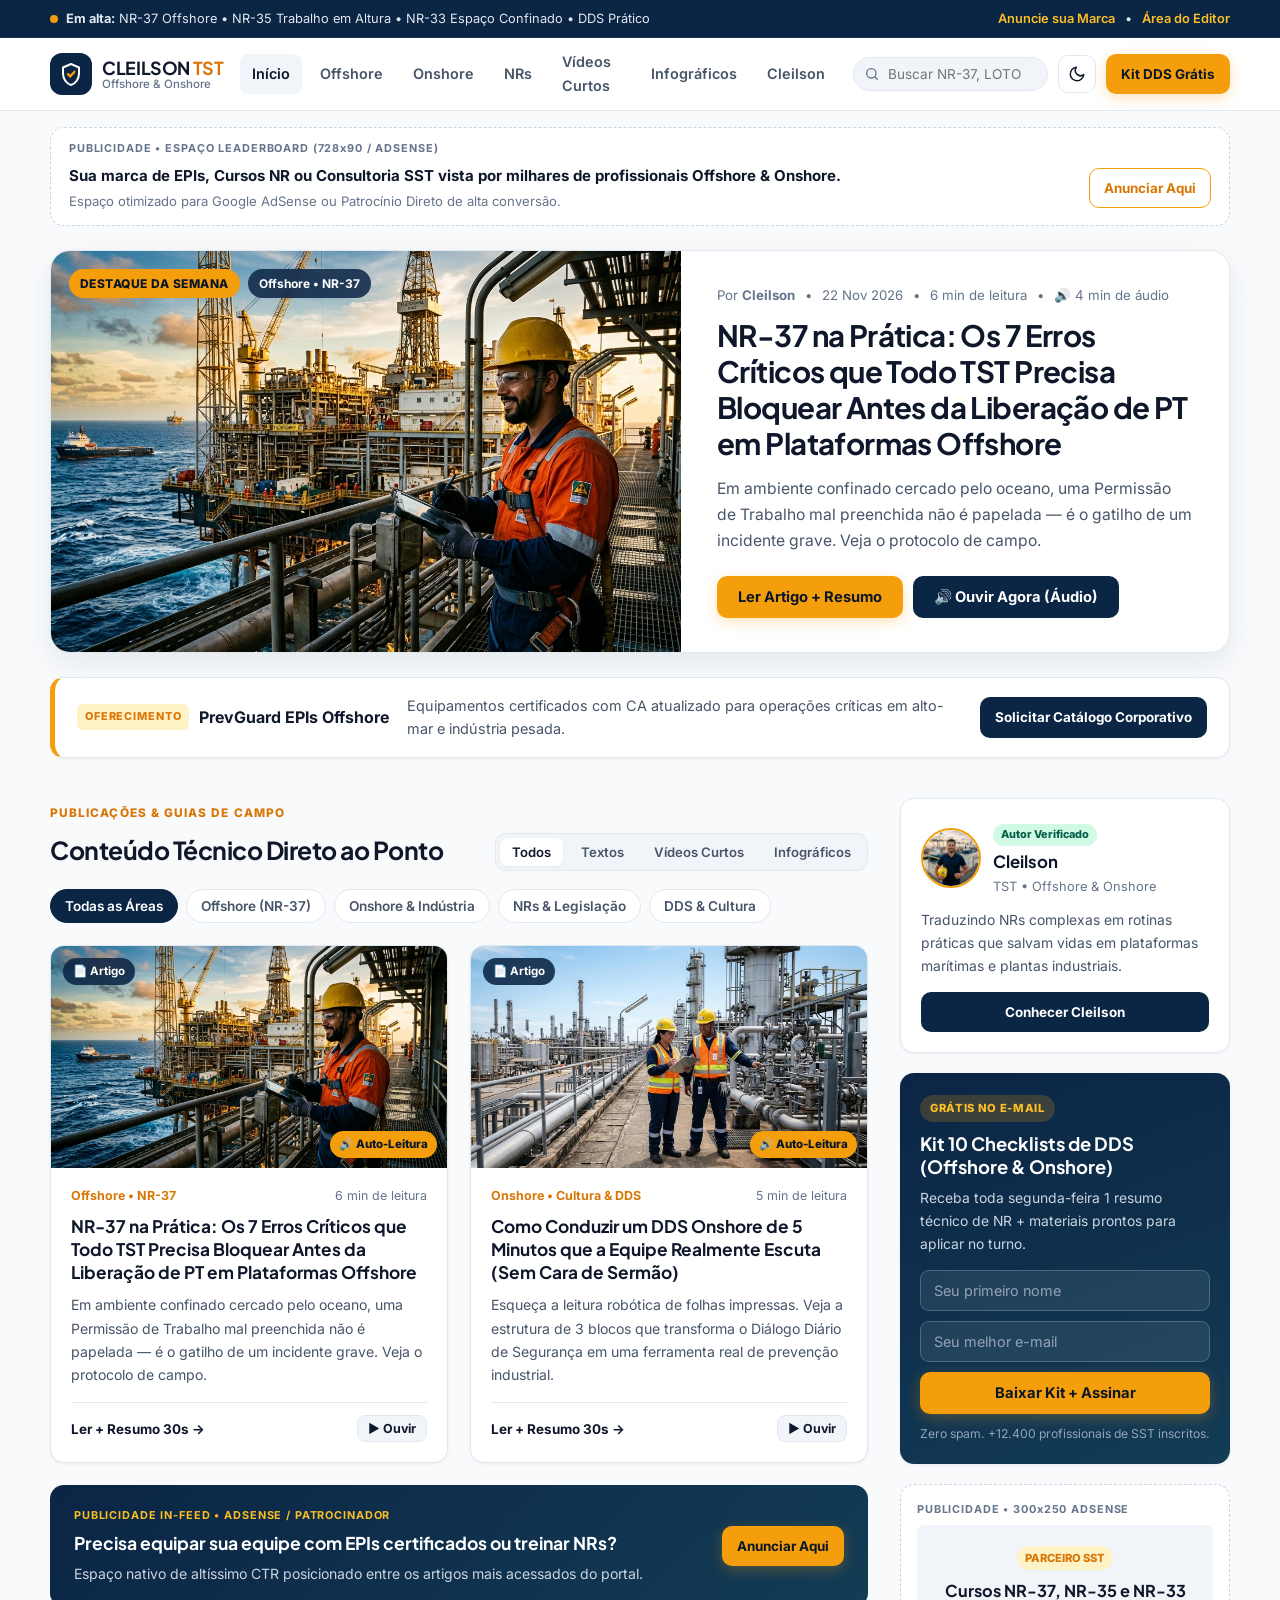
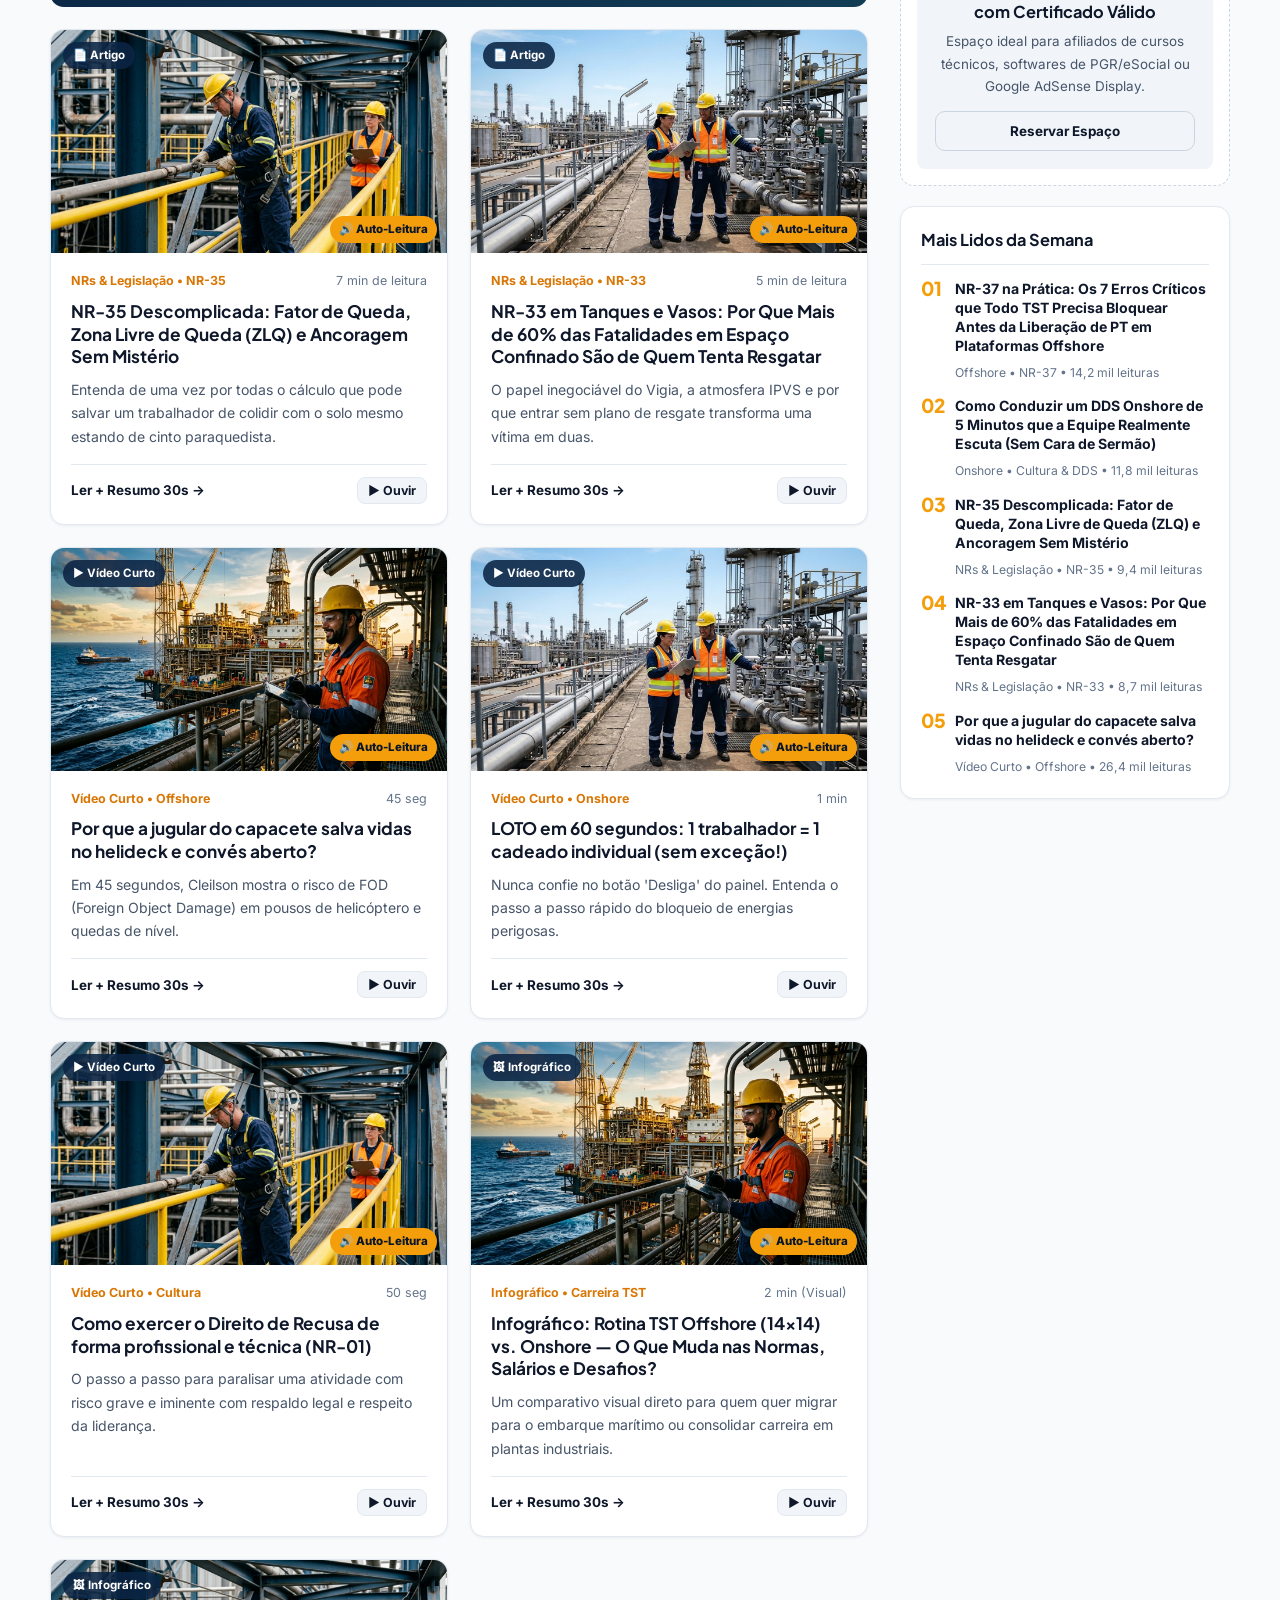
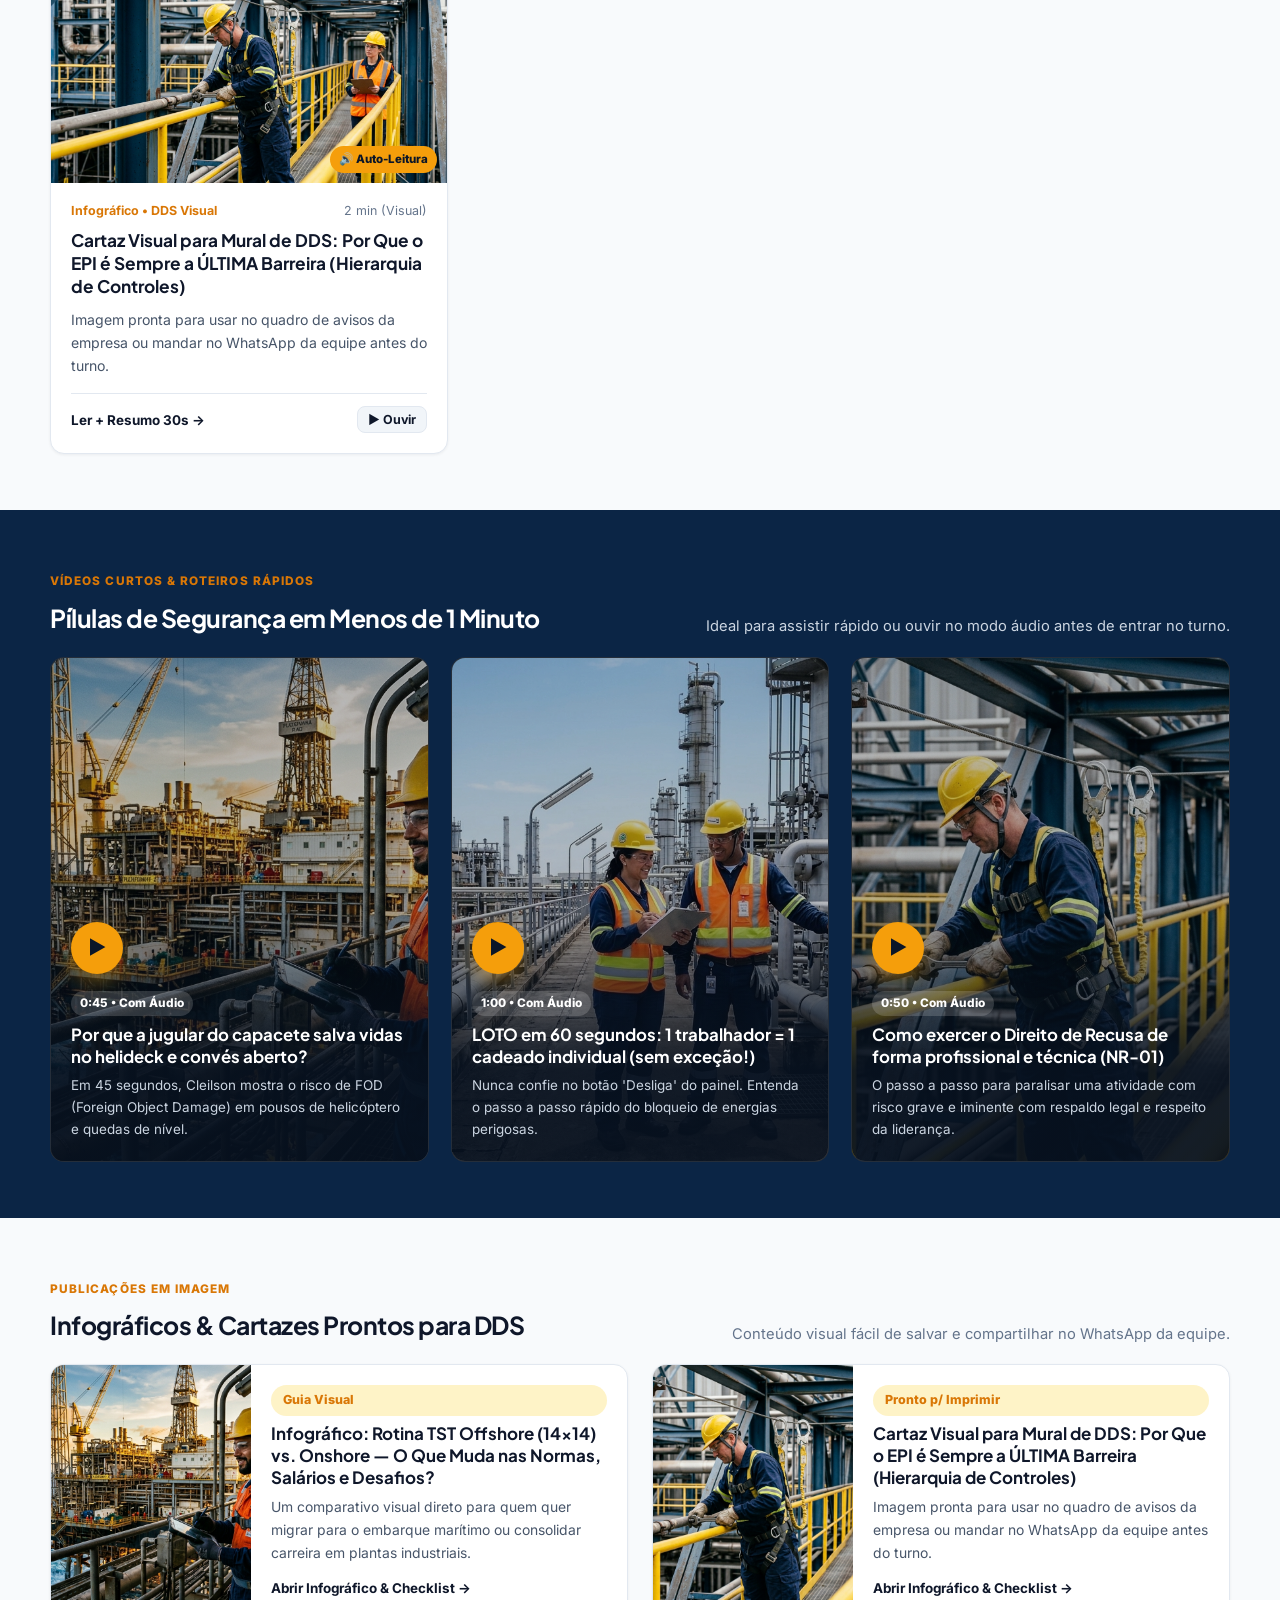
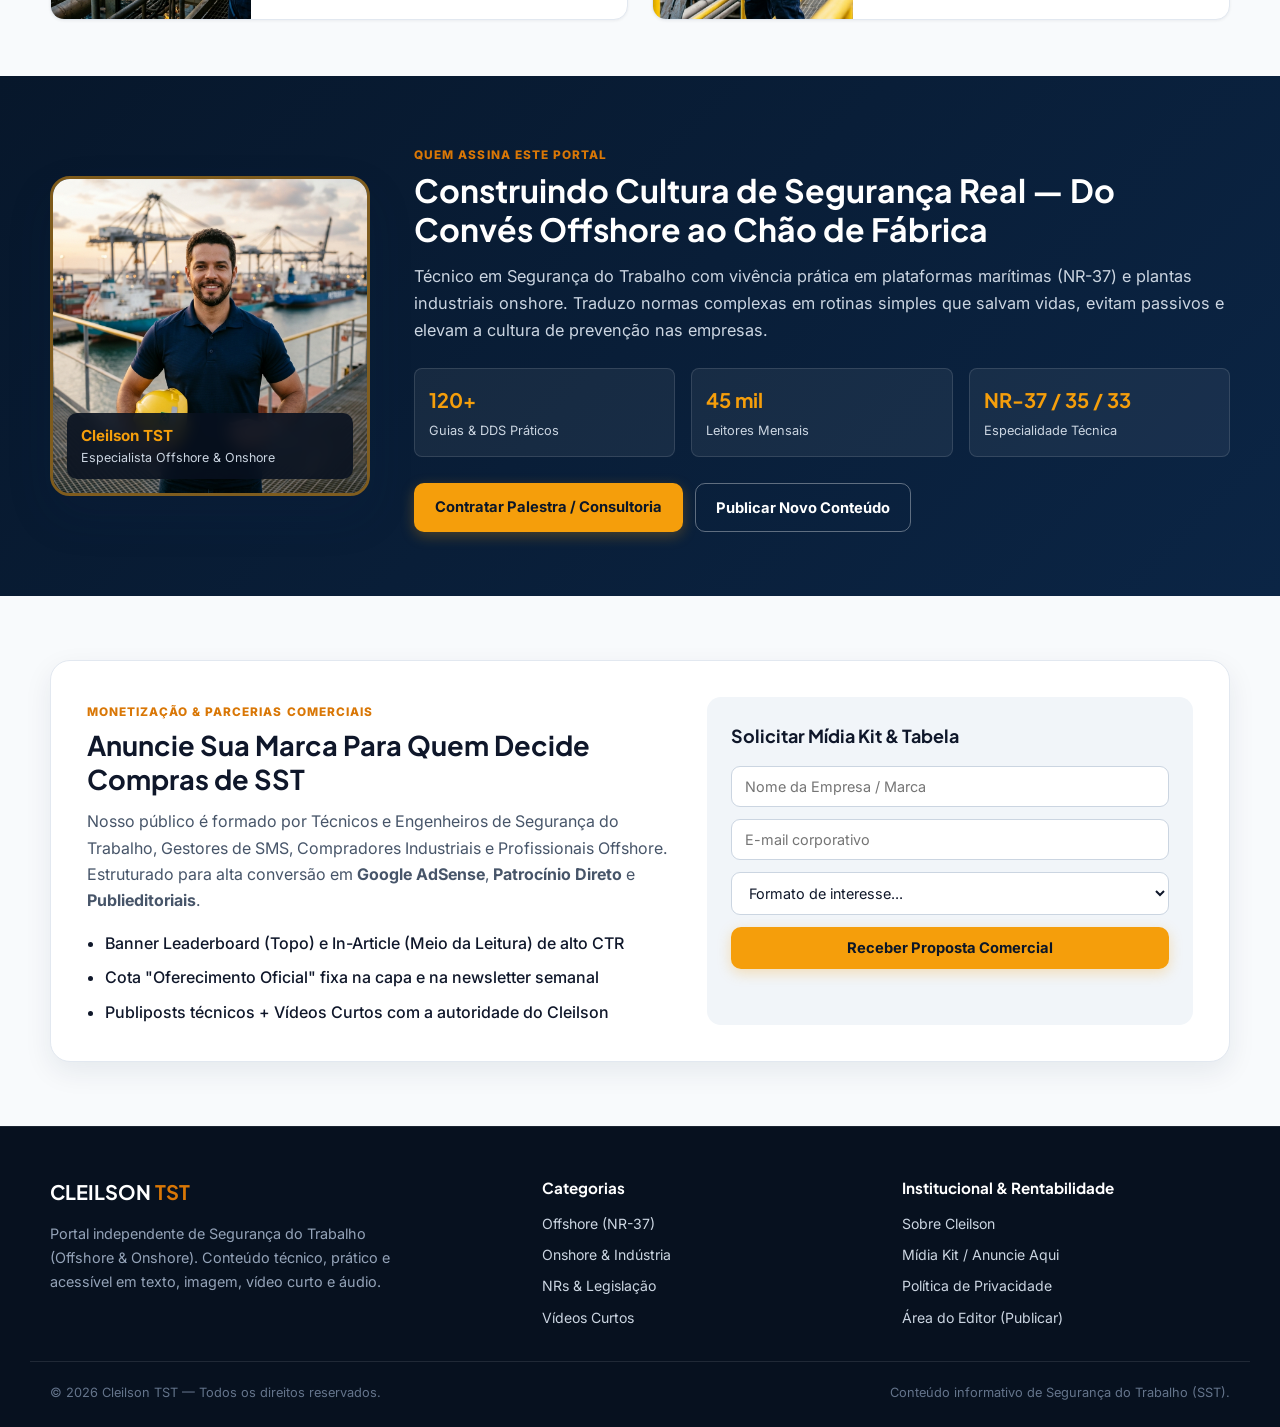
==== index.html @ f8242f41 "feat: portal Cleilson TST com auto-leitura, resumo 30s, multi-formato e monetizacao" ====
<!DOCTYPE html>
<html lang="pt-BR" data-theme="light">
<head>
  <meta charset="UTF-8" />
  <meta name="viewport" content="width=device-width, initial-scale=1.0" />
  <title>Cleilson TST | Segurança do Trabalho Offshore & Onshore</title>
  <meta name="description" content="Portal profissional de Segurança do Trabalho (TST) por Cleilson. Artigos técnicos com resumo executivo e auto-leitura, vídeos curtos e infográficos sobre NR-37 Offshore, Onshore, NR-35, NR-33 e DDS." />
  <meta name="author" content="Cleilson — Especialista em Segurança do Trabalho (TST)" />
  <meta name="robots" content="index, follow" />

  <!-- Open Graph / Compartilhamento WhatsApp e LinkedIn -->
  <meta property="og:type" content="website" />
  <meta property="og:title" content="Cleilson TST | Segurança do Trabalho Offshore & Onshore" />
  <meta property="og:description" content="Guias práticos de NR-37, NR-35, NR-33 e DDS com resumo em 30 segundos e auto-leitura em áudio." />
  <meta property="og:image" content="assets/images/hero-offshore.jpg" />
  <meta property="og:locale" content="pt_BR" />

  <!-- Google Fonts: Plus Jakarta Sans (Editorial Forte) + Inter (Leitura Limpa) -->
  <link rel="preconnect" href="https://fonts.googleapis.com" />
  <link rel="preconnect" href="https://fonts.gstatic.com" crossorigin />
  <link href="https://fonts.googleapis.com/css2?family=Inter:wght@400;500;600;700&family=Plus+Jakarta+Sans:wght@600;700;800&display=swap" rel="stylesheet" />

  <link rel="stylesheet" href="styles/main.css" />

  <!-- Dados Estruturados Schema.org (SEO & Google AdSense Ready) -->
  <script type="application/ld+json">
    {
      "@context": "https://schema.org",
      "@type": "Blog",
      "name": "Cleilson TST — Segurança do Trabalho Offshore & Onshore",
      "description": "Conteúdo prático de Segurança do Trabalho (TST), normas regulamentadoras, offshore e onshore.",
      "inLanguage": "pt-BR",
      "author": {
        "@type": "Person",
        "name": "Cleilson",
        "jobTitle": "Técnico em Segurança do Trabalho (TST)"
      }
    }
  </script>
</head>
<body>
  <!-- Barra de Progresso de Leitura -->
  <div id="reading-progress" class="reading-progress" aria-hidden="true"></div>

  <!-- Barra Superior de Autoridade & Destaques -->
  <div class="top-bar">
    <div class="container top-bar-inner">
      <div class="top-bar-ticker">
        <span class="pulse-dot" aria-hidden="true"></span>
        <span><strong>Em alta:</strong> NR-37 Offshore • NR-35 Trabalho em Altura • NR-33 Espaço Confinado • DDS Prático</span>
      </div>
      <div class="top-bar-actions">
        <a href="#anuncie" class="top-link">Anuncie sua Marca</a>
        <span class="sep">•</span>
        <button type="button" id="open-editor-top" class="top-link-btn">Área do Editor</button>
      </div>
    </div>
  </div>

  <!-- Header Principal Editorial -->
  <header class="site-header">
    <div class="container header-inner">
      <a href="#inicio" id="brand-logo" class="brand" aria-label="Cleilson TST - Página Inicial">
        <span class="brand-icon" aria-hidden="true">
          <svg width="24" height="24" viewBox="0 0 24 24" fill="none">
            <path d="M12 2L4 5.5V11.5C4 16.8 7.4 21.6 12 23C16.6 21.6 20 16.8 20 11.5V5.5L12 2Z" stroke="currentColor" stroke-width="2" stroke-linejoin="round"/>
            <path d="M9 12.2L11.2 14.4L15.5 9.8" stroke="#F59E0B" stroke-width="2.4" stroke-linecap="round" stroke-linejoin="round"/>
          </svg>
        </span>
        <span class="brand-text">
          <strong>CLEILSON <span class="brand-accent">TST</span></strong>
          <small>Offshore &amp; Onshore</small>
        </span>
      </a>

      <nav class="main-nav" id="main-nav" aria-label="Navegação principal">
        <a href="#inicio" data-nav-cat="all" class="nav-link active">Início</a>
        <a href="#feed" data-nav-cat="offshore" class="nav-link">Offshore</a>
        <a href="#feed" data-nav-cat="onshore" class="nav-link">Onshore</a>
        <a href="#feed" data-nav-cat="nrs" class="nav-link">NRs</a>
        <a href="#videos" class="nav-link">Vídeos Curtos</a>
        <a href="#infograficos" class="nav-link">Infográficos</a>
        <a href="#sobre" class="nav-link">Cleilson</a>
      </nav>

      <div class="header-tools">
        <div class="search-box">
          <svg class="search-icon" width="16" height="16" viewBox="0 0 24 24" fill="none" aria-hidden="true">
            <circle cx="11" cy="11" r="7" stroke="currentColor" stroke-width="2"/>
            <path d="M20 20L16.5 16.5" stroke="currentColor" stroke-width="2" stroke-linecap="round"/>
          </svg>
          <input type="search" id="search-input" placeholder="Buscar NR-37, LOTO, DDS..." aria-label="Buscar publicações" />
        </div>

        <button type="button" id="theme-toggle" class="icon-btn" title="Alternar modo claro/escuro" aria-label="Alternar tema">
          <svg class="icon-sun" width="18" height="18" viewBox="0 0 24 24" fill="none">
            <circle cx="12" cy="12" r="4" stroke="currentColor" stroke-width="2"/>
            <path d="M12 2V4M12 20V22M4.93 4.93L6.34 6.34M17.66 17.66L19.07 19.07M2 12H4M20 12H22M4.93 19.07L6.34 17.66M17.66 6.34L19.07 4.93" stroke="currentColor" stroke-width="2" stroke-linecap="round"/>
          </svg>
          <svg class="icon-moon" width="18" height="18" viewBox="0 0 24 24" fill="none">
            <path d="M21 12.8A9 9 0 1 1 11.2 3 7 7 0 0 0 21 12.8Z" stroke="currentColor" stroke-width="2" stroke-linejoin="round"/>
          </svg>
        </button>

        <a href="#newsletter-section" class="btn btn-primary btn-sm hide-mobile">Kit DDS Grátis</a>

        <button type="button" id="mobile-menu-btn" class="icon-btn mobile-only" aria-label="Abrir menu">
          <svg width="20" height="20" viewBox="0 0 24 24" fill="none">
            <path d="M4 6H20M4 12H20M4 18H20" stroke="currentColor" stroke-width="2" stroke-linecap="round"/>
          </svg>
        </button>
      </div>
    </div>
  </header>

  <!-- Slot de Propaganda Topo (Leaderboard 728x90 / Responsivo — Google AdSense ou Patrocinador Direto) -->
  <div class="ad-leaderboard-wrapper">
    <div class="container">
      <aside class="ad-slot ad-leaderboard" aria-label="Espaço publicitário superior">
        <div class="ad-badge">PUBLICIDADE • ESPAÇO LEADERBOARD (728x90 / ADSENSE)</div>
        <div class="ad-slot-content">
          <div class="ad-promo-text">
            <strong>Sua marca de EPIs, Cursos NR ou Consultoria SST vista por milhares de profissionais Offshore &amp; Onshore.</strong>
            <span>Espaço otimizado para Google AdSense ou Patrocínio Direto de alta conversão.</span>
          </div>
          <a href="#anuncie" class="btn btn-outline-amber btn-sm">Anunciar Aqui</a>
        </div>
      </aside>
    </div>
  </div>

  <!-- =========================================================
       VISÃO 1: PORTAL PRINCIPAL (HOME)
       ========================================================= -->
  <main id="home-view">
    <!-- Hero Editorial em Destaque -->
    <section id="inicio" class="hero-section">
      <div class="container">
        <div id="hero-featured" class="hero-card">
          <!-- Renderizado dinamicamente via app.js -->
        </div>
      </div>
    </section>

    <!-- Faixa Patrocinador Oficial (Modelo Morning Brew — Alta Rentabilidade) -->
    <section class="sponsor-strip-section">
      <div class="container">
        <div class="sponsor-strip">
          <div class="sponsor-meta">
            <span class="sponsor-tag">OFERECIMENTO</span>
            <strong id="sponsor-name">PrevGuard EPIs Offshore</strong>
          </div>
          <p id="sponsor-headline" class="sponsor-text"></p>
          <a href="#anuncie" id="sponsor-cta" class="btn btn-dark btn-sm">Ver Condições</a>
        </div>
      </div>
    </section>

    <!-- Corpo Principal: Feed Multi-Formato + Sidebar de Monetização e Conversão -->
    <section id="feed" class="portal-layout-section">
      <div class="container portal-grid">
        <!-- Coluna Principal -->
        <div class="portal-main">
          <div class="section-header-bar">
            <div>
              <span class="eyebrow">PUBLICAÇÕES &amp; GUIAS DE CAMPO</span>
              <h2>Conteúdo Técnico Direto ao Ponto</h2>
            </div>
            <div class="format-pills" role="tablist" aria-label="Filtrar por formato">
              <button type="button" class="format-pill active" data-format="all">Todos</button>
              <button type="button" class="format-pill" data-format="article">Textos</button>
              <button type="button" class="format-pill" data-format="video">Vídeos Curtos</button>
              <button type="button" class="format-pill" data-format="image">Infográficos</button>
            </div>
          </div>

          <!-- Filtros de Categoria -->
          <div class="category-tabs" role="tablist" aria-label="Filtrar por área">
            <button type="button" class="cat-tab active" data-category="all">Todas as Áreas</button>
            <button type="button" class="cat-tab" data-category="offshore">Offshore (NR-37)</button>
            <button type="button" class="cat-tab" data-category="onshore">Onshore &amp; Indústria</button>
            <button type="button" class="cat-tab" data-category="nrs">NRs &amp; Legislação</button>
            <button type="button" class="cat-tab" data-category="dds">DDS &amp; Cultura</button>
          </div>

          <!-- Status de busca / resultados -->
          <div id="feed-status" class="feed-status" hidden></div>

          <!-- Grid de Publicações (com Anúncio In-Feed Nativo inserido automaticamente) -->
          <div id="posts-grid" class="posts-grid">
            <!-- Renderizado via app.js -->
          </div>
        </div>

        <!-- Sidebar Sticky: Autoridade, Newsletter, AdSense 300x250 e Mais Lidos -->
        <aside class="portal-sidebar" aria-label="Barra lateral">
          <!-- Card Autoridade Cleilson -->
          <div class="sidebar-card author-mini-card">
            <div class="author-mini-header">
              <img src="assets/images/author-cleilson.jpg" alt="Cleilson - Especialista em Segurança do Trabalho" class="author-avatar" />
              <div>
                <span class="verified-badge">Autor Verificado</span>
                <h3>Cleilson</h3>
                <p>TST • Offshore &amp; Onshore</p>
              </div>
            </div>
            <p class="author-mini-bio">
              Traduzindo NRs complexas em rotinas práticas que salvam vidas em plataformas marítimas e plantas industriais.
            </p>
            <div class="author-mini-actions">
              <a href="#sobre" class="btn btn-dark btn-full btn-sm">Conhecer Cleilson</a>
            </div>
          </div>

          <!-- Card Newsletter / Captura de Leads -->
          <div id="newsletter-section" class="sidebar-card newsletter-card">
            <span class="pill-amber">GRÁTIS NO E-MAIL</span>
            <h3>Kit 10 Checklists de DDS (Offshore &amp; Onshore)</h3>
            <p>Receba toda segunda-feira 1 resumo técnico de NR + materiais prontos para aplicar no turno.</p>
            <form id="sidebar-newsletter-form" class="newsletter-form">
              <input type="text" name="name" placeholder="Seu primeiro nome" required />
              <input type="email" name="email" placeholder="Seu melhor e-mail" required />
              <button type="submit" class="btn btn-primary btn-full">Baixar Kit + Assinar</button>
            </form>
            <small class="form-note">Zero spam. +12.400 profissionais de SST inscritos.</small>
          </div>

          <!-- Slot de Propaganda Sidebar (300x250 / Retângulo Médio AdSense) -->
          <div class="ad-slot ad-rectangle" aria-label="Anúncio lateral">
            <div class="ad-badge">PUBLICIDADE • 300x250 ADSENSE</div>
            <div class="ad-rect-body">
              <span class="ad-rect-tag">PARCEIRO SST</span>
              <h4>Cursos NR-37, NR-35 e NR-33 com Certificado Válido</h4>
              <p>Espaço ideal para afiliados de cursos técnicos, softwares de PGR/eSocial ou Google AdSense Display.</p>
              <a href="#anuncie" class="btn btn-outline-dark btn-sm btn-full">Reservar Espaço</a>
            </div>
          </div>

          <!-- Mais Lidos da Semana -->
          <div class="sidebar-card trending-card">
            <h3 class="sidebar-title">Mais Lidos da Semana</h3>
            <ol id="trending-list" class="trending-list">
              <!-- Renderizado via app.js -->
            </ol>
          </div>
        </aside>
      </div>
    </section>

    <!-- Seção Dedicada: Vídeos Curtos & Pílulas de Segurança (Shorts / Reels) -->
    <section id="videos" class="shorts-section">
      <div class="container">
        <div class="section-header-bar">
          <div>
            <span class="eyebrow">VÍDEOS CURTOS &amp; ROTEIROS RÁPIDOS</span>
            <h2>Pílulas de Segurança em Menos de 1 Minuto</h2>
          </div>
          <p class="section-sub">Ideal para assistir rápido ou ouvir no modo áudio antes de entrar no turno.</p>
        </div>
        <div id="shorts-grid" class="shorts-grid">
          <!-- Renderizado via app.js -->
        </div>
      </div>
    </section>

    <!-- Seção Dedicada: Infográficos & Guias Visuais -->
    <section id="infograficos" class="infographics-section">
      <div class="container">
        <div class="section-header-bar">
          <div>
            <span class="eyebrow">PUBLICAÇÕES EM IMAGEM</span>
            <h2>Infográficos &amp; Cartazes Prontos para DDS</h2>
          </div>
          <p class="section-sub">Conteúdo visual fácil de salvar e compartilhar no WhatsApp da equipe.</p>
        </div>
        <div id="infographics-grid" class="infographics-grid">
          <!-- Renderizado via app.js -->
        </div>
      </div>
    </section>

    <!-- Seção de Autoridade Completa: Cleilson -->
    <section id="sobre" class="about-author-section">
      <div class="container about-grid">
        <div class="about-photo-col">
          <div class="about-photo-frame">
            <img src="assets/images/author-cleilson.jpg" alt="Cleilson — Criador do Portal Cleilson TST" />
            <div class="about-badge-float">
              <strong>Cleilson TST</strong>
              <span>Especialista Offshore &amp; Onshore</span>
            </div>
          </div>
        </div>
        <div class="about-content-col">
          <span class="eyebrow">QUEM ASSINA ESTE PORTAL</span>
          <h2>Construindo Cultura de Segurança Real — Do Convés Offshore ao Chão de Fábrica</h2>
          <p id="about-bio-text" class="about-lead"></p>
          <div id="about-stats" class="about-stats-grid">
            <!-- Renderizado via app.js -->
          </div>
          <div class="about-cta-row">
            <a href="#anuncie" class="btn btn-primary">Contratar Palestra / Consultoria</a>
            <button type="button" id="open-editor-about" class="btn btn-outline-light">Publicar Novo Conteúdo</button>
          </div>
        </div>
      </div>
    </section>

    <!-- Seção Comercial / Rentabilidade: Mídia Kit & Anuncie Aqui -->
    <section id="anuncie" class="monetize-section">
      <div class="container">
        <div class="monetize-box">
          <div class="monetize-info">
            <span class="eyebrow">MONETIZAÇÃO &amp; PARCERIAS COMERCIAIS</span>
            <h2>Anuncie Sua Marca Para Quem Decide Compras de SST</h2>
            <p>
              Nosso público é formado por Técnicos e Engenheiros de Segurança do Trabalho, Gestores de SMS, Compradores Industriais e Profissionais Offshore. Estruturado para alta conversão em <strong>Google AdSense</strong>, <strong>Patrocínio Direto</strong> e <strong>Publieditoriais</strong>.
            </p>
            <ul class="monetize-benefits">
              <li>Banner Leaderboard (Topo) e In-Article (Meio da Leitura) de alto CTR</li>
              <li>Cota "Oferecimento Oficial" fixa na capa e na newsletter semanal</li>
              <li>Publiposts técnicos + Vídeos Curtos com a autoridade do Cleilson</li>
            </ul>
          </div>
          <form id="advertiser-form" class="monetize-form">
            <h3>Solicitar Mídia Kit &amp; Tabela</h3>
            <input type="text" name="company" placeholder="Nome da Empresa / Marca" required />
            <input type="email" name="email" placeholder="E-mail corporativo" required />
            <select name="format" required>
              <option value="">Formato de interesse...</option>
              <option value="Patrocínio Oficial">Patrocínio Oficial (Topo + Newsletter)</option>
              <option value="Banner Display">Banner Display / In-Article</option>
              <option value="Publieditorial + Vídeo">Publieditorial Técnico + Vídeo Curto</option>
              <option value="Palestra / Consultoria">Palestra SIPAT / Consultoria Cleilson</option>
            </select>
            <button type="submit" class="btn btn-primary btn-full">Receber Proposta Comercial</button>
          </form>
        </div>
      </div>
    </section>
  </main>

  <!-- =========================================================
       VISÃO 2: LEITOR DE ARTIGO (COM AUTO-LEITURA + RESUMO 30s)
       ========================================================= -->
  <main id="article-view" class="article-view" hidden>
    <div class="container article-layout">
      <article class="article-main">
        <div class="article-topbar">
          <button type="button" id="back-to-home" class="back-btn">
            ← Voltar para o Portal
          </button>
          <span id="art-category-badge" class="badge-cat"></span>
        </div>

        <h1 id="art-title" class="article-title"></h1>
        <p id="art-subtitle" class="article-subtitle"></p>

        <div class="article-meta-bar">
          <div class="art-author-inline">
            <img src="assets/images/author-cleilson.jpg" alt="Cleilson" />
            <div>
              <strong>Por Cleilson</strong>
              <span id="art-meta-details"></span>
            </div>
          </div>
          <div class="share-actions">
            <button type="button" id="share-whatsapp" class="share-btn share-wa" title="Compartilhar no WhatsApp">WhatsApp</button>
            <button type="button" id="share-linkedin" class="share-btn share-li" title="Compartilhar no LinkedIn">LinkedIn</button>
            <button type="button" id="share-copy" class="share-btn" title="Copiar link">Copiar Link</button>
          </div>
        </div>

        <!-- PLAYER DE AUTO-LEITURA (TEXT-TO-SPEECH PT-BR) -->
        <section class="tts-player" id="tts-player" aria-label="Player de auto-leitura do artigo">
          <div class="tts-header">
            <div class="tts-title-group">
              <span class="tts-icon-badge" id="tts-wave-badge" aria-hidden="true">🔊</span>
              <div>
                <strong>Auto-Leitura Inteligente (Ouça este conteúdo)</strong>
                <small id="tts-status-text">Prefere ouvir? Aperte o play para escutar o resumo ou o artigo completo.</small>
              </div>
            </div>
            <div class="tts-mode-buttons">
              <button type="button" id="tts-play-summary" class="btn btn-outline-amber btn-sm">▶ Ouvir Só o Resumo</button>
              <button type="button" id="tts-play-full" class="btn btn-primary btn-sm">▶ Ouvir Artigo Completo</button>
            </div>
          </div>

          <div class="tts-controls-bar" id="tts-controls-bar">
            <div class="tts-playback-btns">
              <button type="button" id="tts-toggle-pause" class="tts-ctrl-btn" disabled>Pausar</button>
              <button type="button" id="tts-stop" class="tts-ctrl-btn" disabled>Parar</button>
            </div>

            <div class="tts-progress-wrap">
              <div class="tts-progress-track">
                <div id="tts-progress-fill" class="tts-progress-fill"></div>
              </div>
              <span id="tts-progress-label" class="tts-progress-label">Pronto</span>
            </div>

            <div class="tts-settings">
              <label for="tts-rate" class="sr-only">Velocidade</label>
              <select id="tts-rate" class="tts-select" title="Velocidade da leitura">
                <option value="0.85">0.85x</option>
                <option value="1" selected>1.0x</option>
                <option value="1.25">1.25x</option>
                <option value="1.5">1.5x</option>
                <option value="1.8">1.8x</option>
              </select>
              <label for="tts-voice" class="sr-only">Voz</label>
              <select id="tts-voice" class="tts-select tts-voice-select" title="Selecionar voz em português">
                <option value="">Voz PT-BR padrão</option>
              </select>
            </div>
          </div>
        </section>

        <!-- CAIXA DE RESUMO EXECUTIVO (TL;DR — LEITURA EM 30 SEGUNDOS) -->
        <section class="summary-box" id="article-summary-box" aria-label="Resumo executivo do texto">
          <div class="summary-box-header">
            <div class="summary-title">
              <span class="summary-pill">RESUMO EM 30 SEGUNDOS</span>
              <h2>O Que Você Precisa Saber Sem Ler o Texto Inteiro</h2>
            </div>
          </div>
          <ul id="art-summary-list" class="summary-list">
            <!-- Renderizado via app.js -->
          </ul>
          <div id="art-practical-tip" class="practical-tip-box">
            <!-- Renderizado via app.js -->
          </div>
        </section>

        <!-- Mídia Principal do Artigo -->
        <figure class="article-hero-figure">
          <img id="art-image" src="" alt="" />
          <figcaption id="art-image-caption"></figcaption>
        </figure>

        <!-- Corpo Completo do Artigo (com Anúncio In-Article no meio) -->
        <div id="art-body" class="article-body">
          <!-- Renderizado via app.js -->
        </div>

        <!-- Box de Autor no Final do Artigo -->
        <div class="article-author-box">
          <img src="assets/images/author-cleilson.jpg" alt="Cleilson TST" />
          <div>
            <span class="eyebrow">SOBRE O AUTOR</span>
            <h3>Cleilson — Especialista em Segurança do Trabalho (TST)</h3>
            <p>Atuação em segurança operacional Offshore e Onshore. Ajuda profissionais e empresas a aplicarem NRs com clareza, zero enrolação e foco em vidas preservadas.</p>
          </div>
        </div>

        <!-- Conteúdos Relacionados -->
        <section class="related-section">
          <h3>Continue Lendo (Relacionados)</h3>
          <div id="related-grid" class="related-grid"></div>
        </section>
      </article>

      <!-- Sidebar do Leitor -->
      <aside class="article-sidebar">
        <div class="sidebar-card newsletter-card">
          <span class="pill-amber">CHECKLIST GRÁTIS</span>
          <h3>Baixe o Kit DDS Offshore &amp; Onshore</h3>
          <p>Receba novos resumos técnicos do Cleilson direto no seu e-mail.</p>
          <form id="article-newsletter-form" class="newsletter-form">
            <input type="email" name="email" placeholder="Seu melhor e-mail" required />
            <button type="submit" class="btn btn-primary btn-full">Quero Receber</button>
          </form>
        </div>

        <div class="ad-slot ad-rectangle">
          <div class="ad-badge">PUBLICIDADE • STICKY ADSENSE</div>
          <div class="ad-rect-body">
            <span class="ad-rect-tag">OFERTA SST</span>
            <h4>Equipamentos de Detecção de Gases &amp; NR-35</h4>
            <p>Anúncio fixo lateral de altíssima visibilidade durante a leitura completa do artigo.</p>
            <a href="#anuncie" class="btn btn-outline-dark btn-sm btn-full">Anunciar Aqui</a>
          </div>
        </div>
      </aside>
    </div>
  </main>

  <!-- =========================================================
       RODAPÉ EDITORIAL + LINKS OBRIGATÓRIOS ADSENSE
       ========================================================= -->
  <footer class="site-footer">
    <div class="container footer-grid">
      <div class="footer-brand">
        <strong>CLEILSON <span class="brand-accent">TST</span></strong>
        <p>Portal independente de Segurança do Trabalho (Offshore &amp; Onshore). Conteúdo técnico, prático e acessível em texto, imagem, vídeo curto e áudio.</p>
      </div>
      <div>
        <h4>Categorias</h4>
        <ul>
          <li><a href="#feed" data-nav-cat="offshore">Offshore (NR-37)</a></li>
          <li><a href="#feed" data-nav-cat="onshore">Onshore &amp; Indústria</a></li>
          <li><a href="#feed" data-nav-cat="nrs">NRs &amp; Legislação</a></li>
          <li><a href="#videos">Vídeos Curtos</a></li>
        </ul>
      </div>
      <div>
        <h4>Institucional &amp; Rentabilidade</h4>
        <ul>
          <li><a href="#sobre">Sobre Cleilson</a></li>
          <li><a href="#anuncie">Mídia Kit / Anuncie Aqui</a></li>
          <li><button type="button" id="open-privacy-btn" class="footer-link-btn">Política de Privacidade</button></li>
          <li><button type="button" id="open-editor-footer" class="footer-link-btn">Área do Editor (Publicar)</button></li>
        </ul>
      </div>
    </div>
    <div class="container footer-bottom">
      <span>© 2026 Cleilson TST — Todos os direitos reservados.</span>
      <span>Conteúdo informativo de Segurança do Trabalho (SST).</span>
    </div>
  </footer>

  <!-- =========================================================
       MODAL: ÁREA DO EDITOR (CRIAR & PUBLICAR NOVOS POSTS)
       ========================================================= -->
  <div id="editor-modal" class="modal-backdrop" hidden role="dialog" aria-modal="true" aria-labelledby="editor-modal-title">
    <div class="modal-dialog modal-lg">
      <div class="modal-header">
        <div>
          <span class="eyebrow">ESTÚDIO DO CLEILSON</span>
          <h3 id="editor-modal-title">Publicar Novo Conteúdo</h3>
        </div>
        <button type="button" class="modal-close" data-close-modal="editor-modal" aria-label="Fechar">✕</button>
      </div>
      <form id="editor-form" class="editor-form">
        <div class="form-row-2">
          <div class="form-group">
            <label for="ed-type">Formato da Publicação</label>
            <select id="ed-type" name="type" required>
              <option value="article">Artigo Completo (Texto + Áudio)</option>
              <option value="video">Vídeo Curto (Pílula / Shorts)</option>
              <option value="image">Imagem / Infográfico DDS</option>
            </select>
          </div>
          <div class="form-group">
            <label for="ed-category">Área / Categoria</label>
            <select id="ed-category" name="category" required>
              <option value="offshore">Offshore (NR-37)</option>
              <option value="onshore">Onshore &amp; Indústria</option>
              <option value="nrs">NRs &amp; Legislação</option>
              <option value="dds">DDS &amp; Cultura</option>
            </select>
          </div>
        </div>

        <div class="form-group">
          <label for="ed-title">Título Chamativo (SEO &amp; Alta Conversão)</label>
          <input type="text" id="ed-title" name="title" placeholder="Ex: 5 Cuidados Essenciais na Movimentação de Cargas Offshore" required />
        </div>

        <div class="form-group">
          <label for="ed-subtitle">Subtítulo / Chamada Curta</label>
          <input type="text" id="ed-subtitle" name="subtitle" placeholder="Resumo em 1 frase que desperta curiosidade..." required />
        </div>

        <div class="form-group">
          <label for="ed-summary">Pontos do Resumo em 30s (um tópico por linha)</label>
          <textarea id="ed-summary" name="summary" rows="3" placeholder="Ponto chave 1&#10;Ponto chave 2&#10;Ponto chave 3" required></textarea>
        </div>

        <div class="form-group">
          <label for="ed-tip">Aplicação Prática no Campo (Dica do Cleilson)</label>
          <input type="text" id="ed-tip" name="practicalTip" placeholder="Uma ação imediata para o leitor aplicar no próximo turno..." required />
        </div>

        <div class="form-group">
          <label for="ed-body">Texto Completo ou Roteiro do Vídeo (separe parágrafos com linha em branco)</label>
          <textarea id="ed-body" name="body" rows="6" placeholder="Escreva o conteúdo completo aqui. Ele também será lido automaticamente pela Auto-Leitura..." required></textarea>
        </div>

        <div class="form-row-2">
          <div class="form-group">
            <label for="ed-image">Imagem de Capa</label>
            <select id="ed-image" name="image">
              <option value="assets/images/hero-offshore.jpg">Plataforma Offshore (NR-37)</option>
              <option value="assets/images/onshore-industry.jpg">Planta Industrial Onshore</option>
              <option value="assets/images/nr35-height.jpg">Trabalho em Altura (NR-35)</option>
            </select>
          </div>
          <div class="form-group">
            <label for="ed-readtime">Tempo de Leitura / Duração</label>
            <input type="text" id="ed-readtime" name="readTime" value="4 min de leitura" required />
          </div>
        </div>

        <div class="editor-actions">
          <button type="button" id="export-json-btn" class="btn btn-outline-dark">Exportar JSON dos Posts</button>
          <button type="submit" class="btn btn-primary">Publicar Agora no Portal</button>
        </div>
      </form>
    </div>
  </div>

  <!-- MODAL: POLÍTICA DE PRIVACIDADE (REQUISITO GOOGLE ADSENSE) -->
  <div id="privacy-modal" class="modal-backdrop" hidden role="dialog" aria-modal="true" aria-labelledby="privacy-modal-title">
    <div class="modal-dialog">
      <div class="modal-header">
        <h3 id="privacy-modal-title">Política de Privacidade &amp; Cookies</h3>
        <button type="button" class="modal-close" data-close-modal="privacy-modal" aria-label="Fechar">✕</button>
      </div>
      <div class="modal-body-text">
        <p>O portal <strong>Cleilson TST</strong> respeita a sua privacidade em conformidade com a LGPD (Lei nº 13.709/2018).</p>
        <p><strong>Publicidade e Google AdSense:</strong> Este site utiliza espaços publicitários que podem empregar cookies de terceiros (como o Google AdSense) para exibir anúncios relevantes conforme sua navegação. Você pode gerenciar ou desativar anúncios personalizados nas Configurações de Anúncios do Google.</p>
        <p><strong>Newsletter e Contato:</strong> Os e-mails cadastrados para recebimento de materiais de DDS e novidades técnicas nunca são vendidos a terceiros e permitem descadastro a qualquer momento.</p>
        <p><strong>Responsabilidade Técnica:</strong> Os artigos, resumos e áudios têm caráter educacional e informativo. Sempre consulte as Normas Regulamentadoras vigentes e o SESMT da sua unidade antes de executar atividades críticas.</p>
      </div>
    </div>
  </div>

  <!-- Toast de Feedback -->
  <div id="toast" class="toast" role="status" aria-live="polite" hidden></div>

  <script type="module" src="scripts/app.js"></script>
</body>
</html>
---- styles/main.css ----
/* ==========================================================================
   CLEILSON TST — Design System Editorial de Alta Conversão
   Segurança do Trabalho • Offshore & Onshore
   ========================================================================== */

:root {
  --bg: #f8fafc;
  --surface: #ffffff;
  --surface-alt: #f1f5f9;
  --border: #e2e8f0;
  --border-strong: #cbd5e1;

  --navy: #0b2545;
  --navy-light: #133c55;
  --amber: #f59e0b;
  --amber-dark: #d97706;
  --amber-soft: #fef3c7;
  --emerald: #10b981;
  --emerald-soft: #d1fae5;

  --text: #0f172a;
  --text-secondary: #475569;
  --text-muted: #64748b;

  --radius-sm: 8px;
  --radius-md: 14px;
  --radius-lg: 20px;

  --shadow-sm: 0 1px 3px rgba(15, 23, 42, 0.06);
  --shadow-md: 0 10px 28px rgba(11, 37, 69, 0.08);
  --shadow-lg: 0 20px 45px rgba(11, 37, 69, 0.14);

  --font-heading: "Plus Jakarta Sans", -apple-system, BlinkMacSystemFont, sans-serif;
  --font-body: "Inter", -apple-system, BlinkMacSystemFont, sans-serif;

  --container: 1220px;
}

[data-theme="dark"] {
  --bg: #07111f;
  --surface: #0d1b2e;
  --surface-alt: #13253e;
  --border: #1e3452;
  --border-strong: #2d4a70;

  --text: #f1f5f9;
  --text-secondary: #cbd5e1;
  --text-muted: #94a3b8;
  --amber-soft: rgba(245, 158, 11, 0.16);
  --emerald-soft: rgba(16, 185, 129, 0.16);

  --shadow-sm: 0 1px 3px rgba(0, 0, 0, 0.3);
  --shadow-md: 0 10px 28px rgba(0, 0, 0, 0.35);
  --shadow-lg: 0 20px 45px rgba(0, 0, 0, 0.45);
}

*, *::before, *::after {
  box-sizing: border-box;
}

html {
  scroll-behavior: smooth;
}

body {
  margin: 0;
  font-family: var(--font-body);
  background: var(--bg);
  color: var(--text);
  line-height: 1.65;
  -webkit-font-smoothing: antialiased;
}

img {
  max-width: 100%;
  display: block;
}

a {
  color: inherit;
  text-decoration: none;
}

button, input, select, textarea {
  font-family: inherit;
}

.sr-only {
  position: absolute;
  width: 1px;
  height: 1px;
  overflow: hidden;
  clip: rect(0, 0, 0, 0);
}

.container {
  width: 100%;
  max-width: var(--container);
  margin: 0 auto;
  padding: 0 20px;
}

/* Barra de Progresso de Leitura */
.reading-progress {
  position: fixed;
  top: 0;
  left: 0;
  height: 3.5px;
  width: 0%;
  background: linear-gradient(90deg, var(--amber), #fbbf24, var(--emerald));
  z-index: 1200;
  transition: width 0.1s linear;
}

/* Top Bar */
.top-bar {
  background: var(--navy);
  color: #e2e8f0;
  font-size: 0.8rem;
  border-bottom: 1px solid rgba(255, 255, 255, 0.08);
}

.top-bar-inner {
  display: flex;
  align-items: center;
  justify-content: space-between;
  gap: 12px;
  padding: 8px 20px;
  flex-wrap: wrap;
}

.top-bar-ticker {
  display: flex;
  align-items: center;
  gap: 8px;
}

.pulse-dot {
  width: 8px;
  height: 8px;
  border-radius: 50%;
  background: var(--amber);
  box-shadow: 0 0 0 0 rgba(245, 158, 11, 0.7);
  animation: pulseDot 2s infinite;
  flex-shrink: 0;
}

@keyframes pulseDot {
  0% { box-shadow: 0 0 0 0 rgba(245, 158, 11, 0.7); }
  70% { box-shadow: 0 0 0 8px rgba(245, 158, 11, 0); }
  100% { box-shadow: 0 0 0 0 rgba(245, 158, 11, 0); }
}

.top-bar-actions {
  display: flex;
  align-items: center;
  gap: 10px;
}

.top-link, .top-link-btn {
  color: #fbbf24;
  font-weight: 600;
  background: none;
  border: none;
  padding: 0;
  cursor: pointer;
  font-size: 0.8rem;
}

.top-link:hover, .top-link-btn:hover {
  text-decoration: underline;
}

/* Header */
.site-header {
  position: sticky;
  top: 0;
  z-index: 900;
  background: rgba(255, 255, 255, 0.92);
  backdrop-filter: blur(12px);
  border-bottom: 1px solid var(--border);
}

[data-theme="dark"] .site-header {
  background: rgba(13, 27, 46, 0.92);
}

.header-inner {
  display: flex;
  align-items: center;
  justify-content: space-between;
  gap: 16px;
  min-height: 72px;
}

.brand {
  display: flex;
  align-items: center;
  gap: 10px;
  flex-shrink: 0;
}

.brand-icon {
  width: 42px;
  height: 42px;
  border-radius: 12px;
  background: var(--navy);
  color: #ffffff;
  display: grid;
  place-items: center;
}

.brand-text {
  display: flex;
  flex-direction: column;
  line-height: 1.1;
}

.brand-text strong {
  font-family: var(--font-heading);
  font-size: 1.12rem;
  letter-spacing: -0.02em;
  color: var(--text);
}

.brand-accent {
  color: var(--amber-dark);
}

[data-theme="dark"] .brand-accent {
  color: var(--amber);
}

.brand-text small {
  font-size: 0.72rem;
  color: var(--text-muted);
  font-weight: 500;
}

.main-nav {
  display: flex;
  align-items: center;
  gap: 6px;
}

.nav-link {
  padding: 8px 12px;
  border-radius: var(--radius-sm);
  font-size: 0.9rem;
  font-weight: 600;
  color: var(--text-secondary);
  transition: background 0.18s, color 0.18s;
}

.nav-link:hover, .nav-link.active {
  background: var(--surface-alt);
  color: var(--text);
}

.header-tools {
  display: flex;
  align-items: center;
  gap: 10px;
}

.search-box {
  position: relative;
  display: flex;
  align-items: center;
}

.search-icon {
  position: absolute;
  left: 11px;
  color: var(--text-muted);
  pointer-events: none;
}

.search-box input {
  width: 195px;
  padding: 8px 12px 8px 34px;
  border-radius: 999px;
  border: 1px solid var(--border);
  background: var(--surface-alt);
  color: var(--text);
  font-size: 0.85rem;
  transition: width 0.2s, border-color 0.2s;
}

.search-box input:focus {
  outline: none;
  width: 235px;
  border-color: var(--amber);
  background: var(--surface);
}

.icon-btn {
  width: 38px;
  height: 38px;
  border-radius: 10px;
  border: 1px solid var(--border);
  background: var(--surface);
  color: var(--text);
  display: grid;
  place-items: center;
  cursor: pointer;
  transition: background 0.18s, border-color 0.18s;
}

.icon-btn:hover {
  background: var(--surface-alt);
  border-color: var(--border-strong);
}

[data-theme="light"] .icon-sun { display: none; }
[data-theme="dark"] .icon-moon { display: none; }

.mobile-only {
  display: none;
}

/* Botões */
.btn {
  display: inline-flex;
  align-items: center;
  justify-content: center;
  gap: 8px;
  padding: 11px 20px;
  border-radius: 10px;
  font-weight: 700;
  font-size: 0.92rem;
  border: 1px solid transparent;
  cursor: pointer;
  transition: transform 0.15s, background 0.18s, box-shadow 0.18s;
  white-space: nowrap;
}

.btn:hover {
  transform: translateY(-1px);
}

.btn-sm {
  padding: 8px 14px;
  font-size: 0.84rem;
}

.btn-full {
  width: 100%;
}

.btn-primary {
  background: var(--amber);
  color: #0b1628;
  box-shadow: 0 4px 14px rgba(245, 158, 11, 0.28);
}

.btn-primary:hover {
  background: #fbbf24;
}

.btn-dark {
  background: var(--navy);
  color: #ffffff;
}

.btn-dark:hover {
  background: var(--navy-light);
}

.btn-outline-amber {
  background: transparent;
  border-color: var(--amber);
  color: var(--amber-dark);
}

[data-theme="dark"] .btn-outline-amber {
  color: var(--amber);
}

.btn-outline-amber:hover {
  background: var(--amber-soft);
}

.btn-outline-dark {
  background: transparent;
  border-color: var(--border-strong);
  color: var(--text);
}

.btn-outline-dark:hover {
  background: var(--surface-alt);
}

.btn-outline-light {
  background: transparent;
  border-color: rgba(255, 255, 255, 0.35);
  color: #ffffff;
}

.btn-outline-light:hover {
  background: rgba(255, 255, 255, 0.1);
}

/* ==========================================================================
   SLOTS DE PUBLICIDADE (MONETIZAÇÃO ADSENSE / PATROCINADOR)
   ========================================================================== */
.ad-leaderboard-wrapper {
  padding: 16px 0 4px;
}

.ad-slot {
  background: var(--surface);
  border: 1.5px dashed var(--border-strong);
  border-radius: var(--radius-md);
  padding: 12px 18px;
  position: relative;
}

.ad-badge {
  font-size: 0.68rem;
  font-weight: 700;
  letter-spacing: 0.08em;
  color: var(--text-muted);
  margin-bottom: 6px;
}

.ad-slot-content {
  display: flex;
  align-items: center;
  justify-content: space-between;
  gap: 16px;
  flex-wrap: wrap;
}

.ad-promo-text {
  display: flex;
  flex-direction: column;
  gap: 2px;
}

.ad-promo-text strong {
  font-size: 0.94rem;
  color: var(--text);
}

.ad-promo-text span {
  font-size: 0.82rem;
  color: var(--text-muted);
}

.ad-rectangle {
  padding: 16px;
}

.ad-rect-body {
  background: var(--surface-alt);
  border-radius: var(--radius-sm);
  padding: 18px;
  text-align: center;
}

.ad-rect-tag {
  display: inline-block;
  font-size: 0.7rem;
  font-weight: 800;
  color: var(--amber-dark);
  background: var(--amber-soft);
  padding: 3px 8px;
  border-radius: 999px;
  margin-bottom: 10px;
}

.ad-rect-body h4 {
  font-family: var(--font-heading);
  font-size: 1.02rem;
  margin: 0 0 8px;
  line-height: 1.3;
}

.ad-rect-body p {
  font-size: 0.84rem;
  color: var(--text-secondary);
  margin: 0 0 14px;
}

.ad-infeed {
  grid-column: 1 / -1;
  background: linear-gradient(135deg, var(--navy) 0%, var(--navy-light) 100%);
  color: #ffffff;
  border: none;
  border-radius: var(--radius-md);
  padding: 22px 24px;
  display: flex;
  align-items: center;
  justify-content: space-between;
  gap: 18px;
  flex-wrap: wrap;
}

.ad-infeed .ad-badge {
  color: #fbbf24;
  margin-bottom: 4px;
}

.ad-infeed h4 {
  font-family: var(--font-heading);
  margin: 0 0 4px;
  font-size: 1.1rem;
}

.ad-infeed p {
  margin: 0;
  font-size: 0.88rem;
  color: #cbd5e1;
}

.ad-in-article {
  margin: 28px 0;
  background: var(--surface-alt);
  border: 1.5px dashed var(--border-strong);
  border-radius: var(--radius-md);
  padding: 18px 20px;
}

/* ==========================================================================
   HERO EDITORIAL EM DESTAQUE
   ========================================================================== */
.hero-section {
  padding: 20px 0 24px;
}

.hero-card {
  display: grid;
  grid-template-columns: 1.15fr 1fr;
  background: var(--surface);
  border: 1px solid var(--border);
  border-radius: var(--radius-lg);
  overflow: hidden;
  box-shadow: var(--shadow-md);
}

.hero-media {
  position: relative;
  min-height: 380px;
  background: var(--navy);
  overflow: hidden;
}

.hero-media img {
  width: 100%;
  height: 100%;
  object-fit: cover;
  transition: transform 0.5s ease;
}

.hero-card:hover .hero-media img {
  transform: scale(1.03);
}

.hero-media-badges {
  position: absolute;
  top: 18px;
  left: 18px;
  display: flex;
  gap: 8px;
  flex-wrap: wrap;
}

.badge-amber {
  background: var(--amber);
  color: #0b1628;
  font-size: 0.75rem;
  font-weight: 800;
  padding: 5px 11px;
  border-radius: 999px;
  text-transform: uppercase;
  letter-spacing: 0.04em;
}

.badge-dark {
  background: rgba(11, 37, 69, 0.85);
  color: #ffffff;
  font-size: 0.75rem;
  font-weight: 700;
  padding: 5px 11px;
  border-radius: 999px;
  backdrop-filter: blur(6px);
}

.hero-content {
  padding: 34px 36px;
  display: flex;
  flex-direction: column;
  justify-content: center;
}

.hero-meta {
  display: flex;
  align-items: center;
  gap: 10px;
  font-size: 0.83rem;
  color: var(--text-muted);
  margin-bottom: 12px;
  flex-wrap: wrap;
}

.hero-content h1 {
  font-family: var(--font-heading);
  font-size: clamp(1.5rem, 2.3vw, 2.05rem);
  line-height: 1.22;
  letter-spacing: -0.02em;
  margin: 0 0 14px;
  cursor: pointer;
}

.hero-content h1:hover {
  color: var(--amber-dark);
}

.hero-content p {
  margin: 0 0 22px;
  color: var(--text-secondary);
  font-size: 0.98rem;
}

.hero-actions {
  display: flex;
  flex-wrap: wrap;
  gap: 10px;
}

/* Faixa Patrocinador Oficial */
.sponsor-strip-section {
  padding-bottom: 28px;
}

.sponsor-strip {
  background: var(--surface);
  border: 1px solid var(--border);
  border-left: 5px solid var(--amber);
  border-radius: var(--radius-md);
  padding: 16px 22px;
  display: flex;
  align-items: center;
  justify-content: space-between;
  gap: 18px;
  flex-wrap: wrap;
  box-shadow: var(--shadow-sm);
}

.sponsor-meta {
  display: flex;
  align-items: center;
  gap: 10px;
}

.sponsor-tag {
  font-size: 0.68rem;
  font-weight: 800;
  letter-spacing: 0.08em;
  background: var(--amber-soft);
  color: var(--amber-dark);
  padding: 4px 8px;
  border-radius: 6px;
}

.sponsor-text {
  margin: 0;
  font-size: 0.9rem;
  color: var(--text-secondary);
  flex: 1;
  min-width: 240px;
}

/* ==========================================================================
   LAYOUT PRINCIPAL DO PORTAL (FEED + SIDEBAR)
   ========================================================================== */
.portal-layout-section {
  padding: 12px 0 56px;
}

.portal-grid {
  display: grid;
  grid-template-columns: minmax(0, 1fr) 330px;
  gap: 32px;
  align-items: start;
}

.eyebrow {
  display: inline-block;
  font-size: 0.74rem;
  font-weight: 800;
  letter-spacing: 0.09em;
  color: var(--amber-dark);
  text-transform: uppercase;
  margin-bottom: 6px;
}

[data-theme="dark"] .eyebrow {
  color: var(--amber);
}

.section-header-bar {
  display: flex;
  align-items: flex-end;
  justify-content: space-between;
  gap: 16px;
  flex-wrap: wrap;
  margin-bottom: 18px;
}

.section-header-bar h2 {
  font-family: var(--font-heading);
  font-size: 1.55rem;
  margin: 0;
  letter-spacing: -0.02em;
}

.section-sub {
  margin: 0;
  color: var(--text-muted);
  font-size: 0.92rem;
}

.format-pills {
  display: flex;
  gap: 6px;
  background: var(--surface-alt);
  padding: 4px;
  border-radius: 10px;
  border: 1px solid var(--border);
}

.format-pill {
  border: none;
  background: transparent;
  color: var(--text-secondary);
  font-weight: 600;
  font-size: 0.82rem;
  padding: 6px 12px;
  border-radius: 7px;
  cursor: pointer;
}

.format-pill.active {
  background: var(--surface);
  color: var(--text);
  box-shadow: var(--shadow-sm);
}

.category-tabs {
  display: flex;
  gap: 8px;
  flex-wrap: wrap;
  margin-bottom: 22px;
}

.cat-tab {
  border: 1px solid var(--border);
  background: var(--surface);
  color: var(--text-secondary);
  font-weight: 600;
  font-size: 0.85rem;
  padding: 8px 14px;
  border-radius: 999px;
  cursor: pointer;
  transition: all 0.18s;
}

.cat-tab:hover {
  border-color: var(--amber);
  color: var(--text);
}

.cat-tab.active {
  background: var(--navy);
  border-color: var(--navy);
  color: #ffffff;
}

.feed-status {
  margin-bottom: 16px;
  padding: 10px 14px;
  border-radius: var(--radius-sm);
  background: var(--amber-soft);
  color: var(--text);
  font-size: 0.88rem;
  font-weight: 600;
}

/* Grid de Posts */
.posts-grid {
  display: grid;
  grid-template-columns: repeat(2, minmax(0, 1fr));
  gap: 22px;
}

.post-card {
  background: var(--surface);
  border: 1px solid var(--border);
  border-radius: var(--radius-md);
  overflow: hidden;
  display: flex;
  flex-direction: column;
  box-shadow: var(--shadow-sm);
  transition: transform 0.2s, box-shadow 0.2s;
}

.post-card:hover {
  transform: translateY(-3px);
  box-shadow: var(--shadow-md);
}

.post-card-media {
  position: relative;
  aspect-ratio: 16 / 9;
  overflow: hidden;
  background: var(--navy);
  cursor: pointer;
}

.post-card-media img {
  width: 100%;
  height: 100%;
  object-fit: cover;
  transition: transform 0.4s;
}

.post-card:hover .post-card-media img {
  transform: scale(1.04);
}

.card-type-pill {
  position: absolute;
  top: 12px;
  left: 12px;
  background: rgba(11, 37, 69, 0.88);
  color: #ffffff;
  font-size: 0.72rem;
  font-weight: 700;
  padding: 4px 10px;
  border-radius: 999px;
}

.card-audio-pill {
  position: absolute;
  bottom: 10px;
  right: 10px;
  background: var(--amber);
  color: #0b1628;
  font-size: 0.72rem;
  font-weight: 800;
  padding: 4px 9px;
  border-radius: 999px;
}

.post-card-body {
  padding: 18px 20px 20px;
  display: flex;
  flex-direction: column;
  flex: 1;
}

.post-card-meta {
  display: flex;
  align-items: center;
  justify-content: space-between;
  font-size: 0.78rem;
  color: var(--text-muted);
  margin-bottom: 8px;
}

.post-card-cat {
  color: var(--amber-dark);
  font-weight: 700;
}

[data-theme="dark"] .post-card-cat {
  color: var(--amber);
}

.post-card-title {
  font-family: var(--font-heading);
  font-size: 1.08rem;
  line-height: 1.32;
  margin: 0 0 10px;
  cursor: pointer;
}

.post-card-title:hover {
  color: var(--amber-dark);
}

.post-card-excerpt {
  font-size: 0.88rem;
  color: var(--text-secondary);
  margin: 0 0 16px;
  flex: 1;
}

.post-card-footer {
  display: flex;
  align-items: center;
  justify-content: space-between;
  gap: 8px;
  padding-top: 12px;
  border-top: 1px solid var(--border);
}

.card-action-link {
  background: none;
  border: none;
  padding: 0;
  color: var(--text);
  font-weight: 700;
  font-size: 0.84rem;
  cursor: pointer;
}

.card-action-link:hover {
  color: var(--amber-dark);
}

.card-listen-btn {
  background: var(--surface-alt);
  border: 1px solid var(--border);
  color: var(--text);
  border-radius: 8px;
  padding: 5px 10px;
  font-size: 0.78rem;
  font-weight: 700;
  cursor: pointer;
}

.card-listen-btn:hover {
  border-color: var(--amber);
  background: var(--amber-soft);
}

/* ==========================================================================
   SIDEBAR STICKY
   ========================================================================== */
.portal-sidebar, .article-sidebar {
  display: flex;
  flex-direction: column;
  gap: 20px;
  position: sticky;
  top: 90px;
}

.sidebar-card {
  background: var(--surface);
  border: 1px solid var(--border);
  border-radius: var(--radius-md);
  padding: 20px;
  box-shadow: var(--shadow-sm);
}

.author-mini-header {
  display: flex;
  align-items: center;
  gap: 12px;
  margin-bottom: 12px;
}

.author-avatar {
  width: 60px;
  height: 60px;
  border-radius: 50%;
  object-fit: cover;
  border: 2.5px solid var(--amber);
}

.verified-badge {
  display: inline-block;
  font-size: 0.68rem;
  font-weight: 800;
  color: #065f46;
  background: var(--emerald-soft);
  padding: 2px 8px;
  border-radius: 999px;
  margin-bottom: 2px;
}

[data-theme="dark"] .verified-badge {
  color: #34d399;
}

.author-mini-header h3 {
  font-family: var(--font-heading);
  margin: 0;
  font-size: 1.05rem;
}

.author-mini-header p {
  margin: 0;
  font-size: 0.8rem;
  color: var(--text-muted);
}

.author-mini-bio {
  font-size: 0.87rem;
  color: var(--text-secondary);
  margin: 0 0 14px;
}

.newsletter-card {
  background: linear-gradient(160deg, var(--navy) 0%, var(--navy-light) 100%);
  color: #ffffff;
  border: none;
}

.newsletter-card h3 {
  font-family: var(--font-heading);
  margin: 10px 0 8px;
  font-size: 1.15rem;
  line-height: 1.28;
}

.newsletter-card p {
  margin: 0 0 14px;
  font-size: 0.87rem;
  color: #cbd5e1;
}

.pill-amber {
  display: inline-block;
  font-size: 0.7rem;
  font-weight: 800;
  background: rgba(245, 158, 11, 0.2);
  color: #fbbf24;
  padding: 4px 10px;
  border-radius: 999px;
  letter-spacing: 0.06em;
}

.newsletter-form {
  display: flex;
  flex-direction: column;
  gap: 10px;
}

.newsletter-form input {
  padding: 11px 13px;
  border-radius: 9px;
  border: 1px solid rgba(255, 255, 255, 0.2);
  background: rgba(255, 255, 255, 0.08);
  color: #ffffff;
  font-size: 0.9rem;
}

.newsletter-form input::placeholder {
  color: #94a3b8;
}

.form-note {
  display: block;
  margin-top: 10px;
  font-size: 0.76rem;
  color: #94a3b8;
  text-align: center;
}

.sidebar-title {
  font-family: var(--font-heading);
  font-size: 1.02rem;
  margin: 0 0 14px;
  padding-bottom: 10px;
  border-bottom: 1px solid var(--border);
}

.trending-list {
  list-style: none;
  margin: 0;
  padding: 0;
  display: flex;
  flex-direction: column;
  gap: 12px;
}

.trending-item {
  display: flex;
  gap: 12px;
  align-items: flex-start;
  cursor: pointer;
}

.trending-num {
  font-family: var(--font-heading);
  font-size: 1.2rem;
  font-weight: 800;
  color: var(--amber);
  line-height: 1;
  min-width: 22px;
}

.trending-item h4 {
  margin: 0 0 3px;
  font-size: 0.88rem;
  line-height: 1.35;
}

.trending-item:hover h4 {
  color: var(--amber-dark);
}

.trending-item small {
  font-size: 0.76rem;
  color: var(--text-muted);
}

/* ==========================================================================
   SEÇÃO VÍDEOS CURTOS (SHORTS / REELS)
   ========================================================================== */
.shorts-section {
  padding: 56px 0;
  background: var(--navy);
  color: #ffffff;
}

.shorts-section .section-sub {
  color: #cbd5e1;
}

.shorts-grid {
  display: grid;
  grid-template-columns: repeat(3, minmax(0, 1fr));
  gap: 22px;
}

.short-card {
  position: relative;
  border-radius: var(--radius-md);
  overflow: hidden;
  aspect-ratio: 9 / 12;
  background: #07111f;
  cursor: pointer;
  border: 1px solid rgba(255, 255, 255, 0.12);
  display: flex;
  flex-direction: column;
  justify-content: flex-end;
}

.short-card img {
  position: absolute;
  inset: 0;
  width: 100%;
  height: 100%;
  object-fit: cover;
  opacity: 0.72;
  transition: transform 0.4s, opacity 0.3s;
}

.short-card:hover img {
  transform: scale(1.05);
  opacity: 0.88;
}

.short-overlay {
  position: relative;
  z-index: 2;
  padding: 20px;
  background: linear-gradient(180deg, transparent 0%, rgba(7, 17, 31, 0.92) 65%);
}

.short-play-icon {
  width: 52px;
  height: 52px;
  border-radius: 50%;
  background: var(--amber);
  color: #0b1628;
  display: grid;
  place-items: center;
  font-size: 1.2rem;
  font-weight: 800;
  margin-bottom: 14px;
  box-shadow: 0 8px 20px rgba(245, 158, 11, 0.4);
}

.short-duration {
  display: inline-block;
  font-size: 0.74rem;
  font-weight: 800;
  background: rgba(255, 255, 255, 0.16);
  padding: 3px 9px;
  border-radius: 999px;
  margin-bottom: 8px;
}

.short-overlay h3 {
  font-family: var(--font-heading);
  font-size: 1.05rem;
  line-height: 1.3;
  margin: 0 0 6px;
}

.short-overlay p {
  margin: 0;
  font-size: 0.84rem;
  color: #cbd5e1;
}

/* ==========================================================================
   SEÇÃO INFOGRÁFICOS & IMAGENS
   ========================================================================== */
.infographics-section {
  padding: 56px 0;
}

.infographics-grid {
  display: grid;
  grid-template-columns: repeat(2, minmax(0, 1fr));
  gap: 24px;
}

.info-card {
  display: grid;
  grid-template-columns: 200px 1fr;
  background: var(--surface);
  border: 1px solid var(--border);
  border-radius: var(--radius-md);
  overflow: hidden;
  box-shadow: var(--shadow-sm);
  cursor: pointer;
  transition: transform 0.2s, box-shadow 0.2s;
}

.info-card:hover {
  transform: translateY(-2px);
  box-shadow: var(--shadow-md);
}

.info-card img {
  width: 100%;
  height: 100%;
  object-fit: cover;
}

.info-card-body {
  padding: 20px;
  display: flex;
  flex-direction: column;
  justify-content: center;
}

.info-card-body h3 {
  font-family: var(--font-heading);
  font-size: 1.06rem;
  margin: 6px 0 8px;
  line-height: 1.3;
}

.info-card-body p {
  font-size: 0.87rem;
  color: var(--text-secondary);
  margin: 0 0 12px;
}

/* ==========================================================================
   SEÇÃO AUTORIDADE CLEILSON + MONETIZAÇÃO / ANUNCIE
   ========================================================================== */
.about-author-section {
  padding: 64px 0;
  background: linear-gradient(135deg, #07172b 0%, var(--navy) 100%);
  color: #ffffff;
}

.about-grid {
  display: grid;
  grid-template-columns: 320px 1fr;
  gap: 44px;
  align-items: center;
}

.about-photo-frame {
  position: relative;
  border-radius: var(--radius-lg);
  overflow: hidden;
  border: 3px solid rgba(245, 158, 11, 0.5);
  box-shadow: var(--shadow-lg);
}

.about-photo-frame img {
  width: 100%;
  aspect-ratio: 1 / 1;
  object-fit: cover;
}

.about-badge-float {
  position: absolute;
  bottom: 14px;
  left: 14px;
  right: 14px;
  background: rgba(7, 17, 31, 0.88);
  backdrop-filter: blur(8px);
  padding: 10px 14px;
  border-radius: 10px;
  display: flex;
  flex-direction: column;
}

.about-badge-float strong {
  color: var(--amber);
  font-size: 0.95rem;
}

.about-badge-float span {
  font-size: 0.78rem;
  color: #cbd5e1;
}

.about-content-col h2 {
  font-family: var(--font-heading);
  font-size: clamp(1.6rem, 2.5vw, 2.2rem);
  margin: 0 0 14px;
  line-height: 1.22;
}

.about-lead {
  font-size: 1.02rem;
  color: #cbd5e1;
  margin: 0 0 24px;
}

.about-stats-grid {
  display: grid;
  grid-template-columns: repeat(3, minmax(0, 1fr));
  gap: 16px;
  margin-bottom: 26px;
}

.stat-card {
  background: rgba(255, 255, 255, 0.06);
  border: 1px solid rgba(255, 255, 255, 0.12);
  border-radius: var(--radius-sm);
  padding: 14px;
}

.stat-card strong {
  display: block;
  font-family: var(--font-heading);
  font-size: 1.25rem;
  color: var(--amber);
}

.stat-card span {
  font-size: 0.8rem;
  color: #cbd5e1;
}

.about-cta-row {
  display: flex;
  gap: 12px;
  flex-wrap: wrap;
}

.monetize-section {
  padding: 64px 0;
}

.monetize-box {
  background: var(--surface);
  border: 1px solid var(--border);
  border-radius: var(--radius-lg);
  padding: 36px;
  display: grid;
  grid-template-columns: 1.2fr 1fr;
  gap: 36px;
  box-shadow: var(--shadow-md);
}

.monetize-info h2 {
  font-family: var(--font-heading);
  font-size: 1.7rem;
  margin: 0 0 12px;
  line-height: 1.25;
}

.monetize-info p {
  color: var(--text-secondary);
  margin: 0 0 16px;
}

.monetize-benefits {
  margin: 0;
  padding-left: 18px;
  color: var(--text);
  display: flex;
  flex-direction: column;
  gap: 8px;
  font-weight: 500;
}

.monetize-form {
  background: var(--surface-alt);
  border-radius: var(--radius-md);
  padding: 24px;
  display: flex;
  flex-direction: column;
  gap: 12px;
}

.monetize-form h3 {
  font-family: var(--font-heading);
  margin: 0 0 4px;
  font-size: 1.12rem;
}

.monetize-form input, .monetize-form select {
  padding: 11px 13px;
  border-radius: 9px;
  border: 1px solid var(--border-strong);
  background: var(--surface);
  color: var(--text);
  font-size: 0.9rem;
}

/* ==========================================================================
   VISÃO LEITOR DE ARTIGO (AUTO-LEITURA + RESUMO 30s)
   ========================================================================== */
.article-view {
  padding: 28px 0 64px;
}

.article-layout {
  display: grid;
  grid-template-columns: minmax(0, 1fr) 310px;
  gap: 36px;
  align-items: start;
}

.article-main {
  background: var(--surface);
  border: 1px solid var(--border);
  border-radius: var(--radius-lg);
  padding: 34px 38px;
  box-shadow: var(--shadow-sm);
}

.article-topbar {
  display: flex;
  align-items: center;
  justify-content: space-between;
  gap: 12px;
  margin-bottom: 18px;
  flex-wrap: wrap;
}

.back-btn {
  background: var(--surface-alt);
  border: 1px solid var(--border);
  color: var(--text);
  padding: 8px 14px;
  border-radius: 9px;
  font-weight: 700;
  font-size: 0.86rem;
  cursor: pointer;
}

.back-btn:hover {
  border-color: var(--amber);
}

.badge-cat {
  font-size: 0.78rem;
  font-weight: 800;
  color: var(--amber-dark);
  background: var(--amber-soft);
  padding: 5px 12px;
  border-radius: 999px;
}

.article-title {
  font-family: var(--font-heading);
  font-size: clamp(1.65rem, 2.8vw, 2.35rem);
  line-height: 1.2;
  letter-spacing: -0.02em;
  margin: 0 0 12px;
}

.article-subtitle {
  font-size: 1.1rem;
  color: var(--text-secondary);
  margin: 0 0 22px;
  line-height: 1.55;
}

.article-meta-bar {
  display: flex;
  align-items: center;
  justify-content: space-between;
  gap: 16px;
  flex-wrap: wrap;
  padding: 14px 0;
  border-top: 1px solid var(--border);
  border-bottom: 1px solid var(--border);
  margin-bottom: 24px;
}

.art-author-inline {
  display: flex;
  align-items: center;
  gap: 12px;
}

.art-author-inline img {
  width: 44px;
  height: 44px;
  border-radius: 50%;
  object-fit: cover;
  border: 2px solid var(--amber);
}

.art-author-inline strong {
  display: block;
  font-size: 0.92rem;
}

.art-author-inline span {
  font-size: 0.8rem;
  color: var(--text-muted);
}

.share-actions {
  display: flex;
  gap: 8px;
  flex-wrap: wrap;
}

.share-btn {
  padding: 7px 12px;
  border-radius: 8px;
  border: 1px solid var(--border);
  background: var(--surface-alt);
  color: var(--text);
  font-weight: 700;
  font-size: 0.8rem;
  cursor: pointer;
}

.share-wa {
  background: #dcfce7;
  border-color: #86efac;
  color: #166534;
}

.share-li {
  background: #dbeafe;
  border-color: #93c5fd;
  color: #1e40af;
}

/* PLAYER DE AUTO-LEITURA */
.tts-player {
  background: linear-gradient(135deg, var(--navy) 0%, var(--navy-light) 100%);
  color: #ffffff;
  border-radius: var(--radius-md);
  padding: 18px 20px;
  margin-bottom: 24px;
  box-shadow: var(--shadow-md);
}

.tts-header {
  display: flex;
  align-items: center;
  justify-content: space-between;
  gap: 14px;
  flex-wrap: wrap;
  margin-bottom: 14px;
}

.tts-title-group {
  display: flex;
  align-items: center;
  gap: 12px;
}

.tts-icon-badge {
  width: 42px;
  height: 42px;
  border-radius: 12px;
  background: rgba(245, 158, 11, 0.2);
  display: grid;
  place-items: center;
  font-size: 1.25rem;
  flex-shrink: 0;
}

.tts-icon-badge.playing {
  background: var(--amber);
  animation: pulseDot 1.6s infinite;
}

.tts-title-group strong {
  display: block;
  font-size: 0.96rem;
}

.tts-title-group small {
  color: #cbd5e1;
  font-size: 0.8rem;
}

.tts-mode-buttons {
  display: flex;
  gap: 8px;
  flex-wrap: wrap;
}

.tts-player .btn-outline-amber {
  color: #fbbf24;
  border-color: rgba(251, 191, 36, 0.65);
}

.tts-controls-bar {
  display: flex;
  align-items: center;
  gap: 12px;
  flex-wrap: wrap;
  padding-top: 12px;
  border-top: 1px solid rgba(255, 255, 255, 0.14);
}

.tts-playback-btns {
  display: flex;
  gap: 6px;
}

.tts-ctrl-btn {
  padding: 6px 12px;
  border-radius: 7px;
  border: 1px solid rgba(255, 255, 255, 0.25);
  background: rgba(255, 255, 255, 0.08);
  color: #ffffff;
  font-size: 0.8rem;
  font-weight: 700;
  cursor: pointer;
}

.tts-ctrl-btn:disabled {
  opacity: 0.4;
  cursor: not-allowed;
}

.tts-progress-wrap {
  flex: 1;
  min-width: 140px;
  display: flex;
  align-items: center;
  gap: 10px;
}

.tts-progress-track {
  flex: 1;
  height: 7px;
  background: rgba(255, 255, 255, 0.18);
  border-radius: 999px;
  overflow: hidden;
}

.tts-progress-fill {
  height: 100%;
  width: 0%;
  background: var(--amber);
  transition: width 0.25s ease;
}

.tts-progress-label {
  font-size: 0.76rem;
  color: #cbd5e1;
  white-space: nowrap;
}

.tts-settings {
  display: flex;
  gap: 6px;
}

.tts-select {
  background: rgba(255, 255, 255, 0.1);
  color: #ffffff;
  border: 1px solid rgba(255, 255, 255, 0.25);
  border-radius: 7px;
  padding: 5px 8px;
  font-size: 0.78rem;
}

.tts-select option {
  color: #0f172a;
}

.tts-voice-select {
  max-width: 155px;
}

/* CAIXA DE RESUMO EXECUTIVO (30 SEGUNDOS) */
.summary-box {
  background: var(--amber-soft);
  border: 1.5px solid var(--amber);
  border-radius: var(--radius-md);
  padding: 22px 24px;
  margin-bottom: 26px;
}

.summary-pill {
  display: inline-block;
  font-size: 0.72rem;
  font-weight: 800;
  background: var(--navy);
  color: #fbbf24;
  padding: 4px 10px;
  border-radius: 6px;
  letter-spacing: 0.06em;
  margin-bottom: 8px;
}

.summary-box h2 {
  font-family: var(--font-heading);
  font-size: 1.18rem;
  margin: 0 0 12px;
}

.summary-list {
  margin: 0 0 14px;
  padding-left: 20px;
  display: flex;
  flex-direction: column;
  gap: 8px;
  font-size: 0.96rem;
}

.practical-tip-box {
  background: var(--surface);
  border-left: 4px solid var(--emerald);
  border-radius: 8px;
  padding: 12px 14px;
  font-size: 0.9rem;
}

.article-hero-figure {
  margin: 0 0 26px;
}

.article-hero-figure img {
  width: 100%;
  border-radius: var(--radius-md);
  max-height: 440px;
  object-fit: cover;
}

.article-hero-figure figcaption {
  font-size: 0.82rem;
  color: var(--text-muted);
  margin-top: 8px;
}

/* Corpo do Artigo */
.article-body {
  font-size: 1.08rem;
  line-height: 1.8;
  color: var(--text);
}

.article-body p {
  margin: 0 0 18px;
  padding: 4px 8px;
  border-radius: 8px;
  transition: background 0.25s;
}

.article-body h2 {
  font-family: var(--font-heading);
  font-size: 1.38rem;
  margin: 30px 0 12px;
  line-height: 1.3;
  padding: 4px 8px;
  border-radius: 8px;
}

.article-callout {
  background: var(--surface-alt);
  border-left: 4px solid var(--amber);
  border-radius: 10px;
  padding: 16px 20px;
  margin: 22px 0;
}

.article-callout strong {
  display: block;
  color: var(--amber-dark);
  margin-bottom: 4px;
}

.article-checklist {
  background: var(--surface-alt);
  border: 1px solid var(--border);
  border-radius: var(--radius-md);
  padding: 20px 22px;
  margin: 24px 0;
}

.article-checklist h3 {
  font-family: var(--font-heading);
  margin: 0 0 12px;
  font-size: 1.08rem;
}

.article-checklist ul {
  margin: 0;
  padding-left: 20px;
  display: flex;
  flex-direction: column;
  gap: 8px;
}

/* Destaque em Tempo Real da Auto-Leitura */
.tts-reading-active {
  background: rgba(245, 158, 11, 0.22) !important;
  outline: 2px solid var(--amber);
  border-radius: 8px;
}

.article-author-box {
  margin-top: 34px;
  padding: 22px;
  background: var(--surface-alt);
  border-radius: var(--radius-md);
  display: flex;
  align-items: center;
  gap: 18px;
}

.article-author-box img {
  width: 74px;
  height: 74px;
  border-radius: 50%;
  object-fit: cover;
  border: 2.5px solid var(--amber);
  flex-shrink: 0;
}

.article-author-box h3 {
  font-family: var(--font-heading);
  margin: 0 0 4px;
  font-size: 1.05rem;
}

.article-author-box p {
  margin: 0;
  font-size: 0.9rem;
  color: var(--text-secondary);
}

.related-section {
  margin-top: 36px;
  padding-top: 26px;
  border-top: 1px solid var(--border);
}

.related-section h3 {
  font-family: var(--font-heading);
  margin: 0 0 16px;
}

.related-grid {
  display: grid;
  grid-template-columns: repeat(2, minmax(0, 1fr));
  gap: 16px;
}

/* ==========================================================================
   RODAPÉ & MODAIS
   ========================================================================== */
.site-footer {
  background: #07111f;
  color: #cbd5e1;
  padding: 48px 0 24px;
  border-top: 1px solid rgba(255, 255, 255, 0.08);
}

.footer-grid {
  display: grid;
  grid-template-columns: 1.4fr 1fr 1fr;
  gap: 32px;
  padding-bottom: 32px;
  border-bottom: 1px solid rgba(255, 255, 255, 0.1);
}

.footer-brand strong {
  font-family: var(--font-heading);
  font-size: 1.25rem;
  color: #ffffff;
}

.footer-brand p {
  font-size: 0.9rem;
  color: #94a3b8;
  max-width: 360px;
}

.site-footer h4 {
  font-family: var(--font-heading);
  color: #ffffff;
  margin: 0 0 12px;
  font-size: 0.95rem;
}

.site-footer ul {
  list-style: none;
  margin: 0;
  padding: 0;
  display: flex;
  flex-direction: column;
  gap: 8px;
  font-size: 0.88rem;
}

.site-footer a:hover, .footer-link-btn:hover {
  color: var(--amber);
}

.footer-link-btn {
  background: none;
  border: none;
  color: inherit;
  padding: 0;
  cursor: pointer;
  font-size: 0.88rem;
}

.footer-bottom {
  display: flex;
  justify-content: space-between;
  gap: 12px;
  flex-wrap: wrap;
  padding-top: 20px;
  font-size: 0.8rem;
  color: #64748b;
}

/* Modais */
.modal-backdrop {
  position: fixed;
  inset: 0;
  background: rgba(7, 17, 31, 0.72);
  backdrop-filter: blur(4px);
  z-index: 1500;
  display: grid;
  place-items: center;
  padding: 18px;
}

.modal-backdrop[hidden] {
  display: none;
}

.modal-dialog {
  background: var(--surface);
  border: 1px solid var(--border);
  border-radius: var(--radius-lg);
  width: 100%;
  max-width: 560px;
  max-height: 90vh;
  overflow-y: auto;
  padding: 26px;
  box-shadow: var(--shadow-lg);
}

.modal-lg {
  max-width: 720px;
}

.modal-header {
  display: flex;
  align-items: flex-start;
  justify-content: space-between;
  gap: 12px;
  margin-bottom: 18px;
}

.modal-header h3 {
  font-family: var(--font-heading);
  margin: 0;
  font-size: 1.3rem;
}

.modal-close {
  background: var(--surface-alt);
  border: 1px solid var(--border);
  color: var(--text);
  width: 34px;
  height: 34px;
  border-radius: 8px;
  cursor: pointer;
  font-weight: 700;
}

.editor-form {
  display: flex;
  flex-direction: column;
  gap: 14px;
}

.form-row-2 {
  display: grid;
  grid-template-columns: 1fr 1fr;
  gap: 14px;
}

.form-group {
  display: flex;
  flex-direction: column;
  gap: 6px;
}

.form-group label {
  font-size: 0.84rem;
  font-weight: 700;
}

.form-group input, .form-group select, .form-group textarea {
  padding: 10px 12px;
  border-radius: 9px;
  border: 1px solid var(--border-strong);
  background: var(--bg);
  color: var(--text);
  font-size: 0.9rem;
}

.editor-actions {
  display: flex;
  justify-content: flex-end;
  gap: 10px;
  flex-wrap: wrap;
  margin-top: 6px;
}

.modal-body-text p {
  font-size: 0.93rem;
  color: var(--text-secondary);
  margin: 0 0 12px;
}

/* Toast */
.toast {
  position: fixed;
  bottom: 24px;
  right: 24px;
  z-index: 2000;
  background: var(--navy);
  color: #ffffff;
  border-left: 4px solid var(--amber);
  padding: 13px 18px;
  border-radius: 10px;
  font-size: 0.9rem;
  font-weight: 600;
  box-shadow: var(--shadow-lg);
}

/* ==========================================================================
   RESPONSIVIDADE
   ========================================================================== */
@media (max-width: 1040px) {
  .portal-grid, .article-layout {
    grid-template-columns: 1fr;
  }

  .portal-sidebar, .article-sidebar {
    position: static;
  }

  .hero-card {
    grid-template-columns: 1fr;
  }

  .hero-media {
    min-height: 260px;
  }

  .about-grid, .monetize-box {
    grid-template-columns: 1fr;
  }

  .about-photo-frame {
    max-width: 280px;
  }
}

@media (max-width: 820px) {
  .main-nav {
    display: none;
    position: absolute;
    top: 72px;
    left: 0;
    right: 0;
    background: var(--surface);
    border-bottom: 1px solid var(--border);
    padding: 14px 20px;
    flex-direction: column;
    align-items: stretch;
  }

  .main-nav.open {
    display: flex;
  }

  .mobile-only {
    display: grid;
  }

  .hide-mobile {
    display: none;
  }

  .search-box input {
    width: 145px;
  }

  .posts-grid, .shorts-grid, .infographics-grid, .related-grid, .footer-grid, .form-row-2 {
    grid-template-columns: 1fr;
  }

  .info-card {
    grid-template-columns: 1fr;
  }

  .info-card img {
    height: 190px;
  }

  .article-main {
    padding: 22px 18px;
  }
}
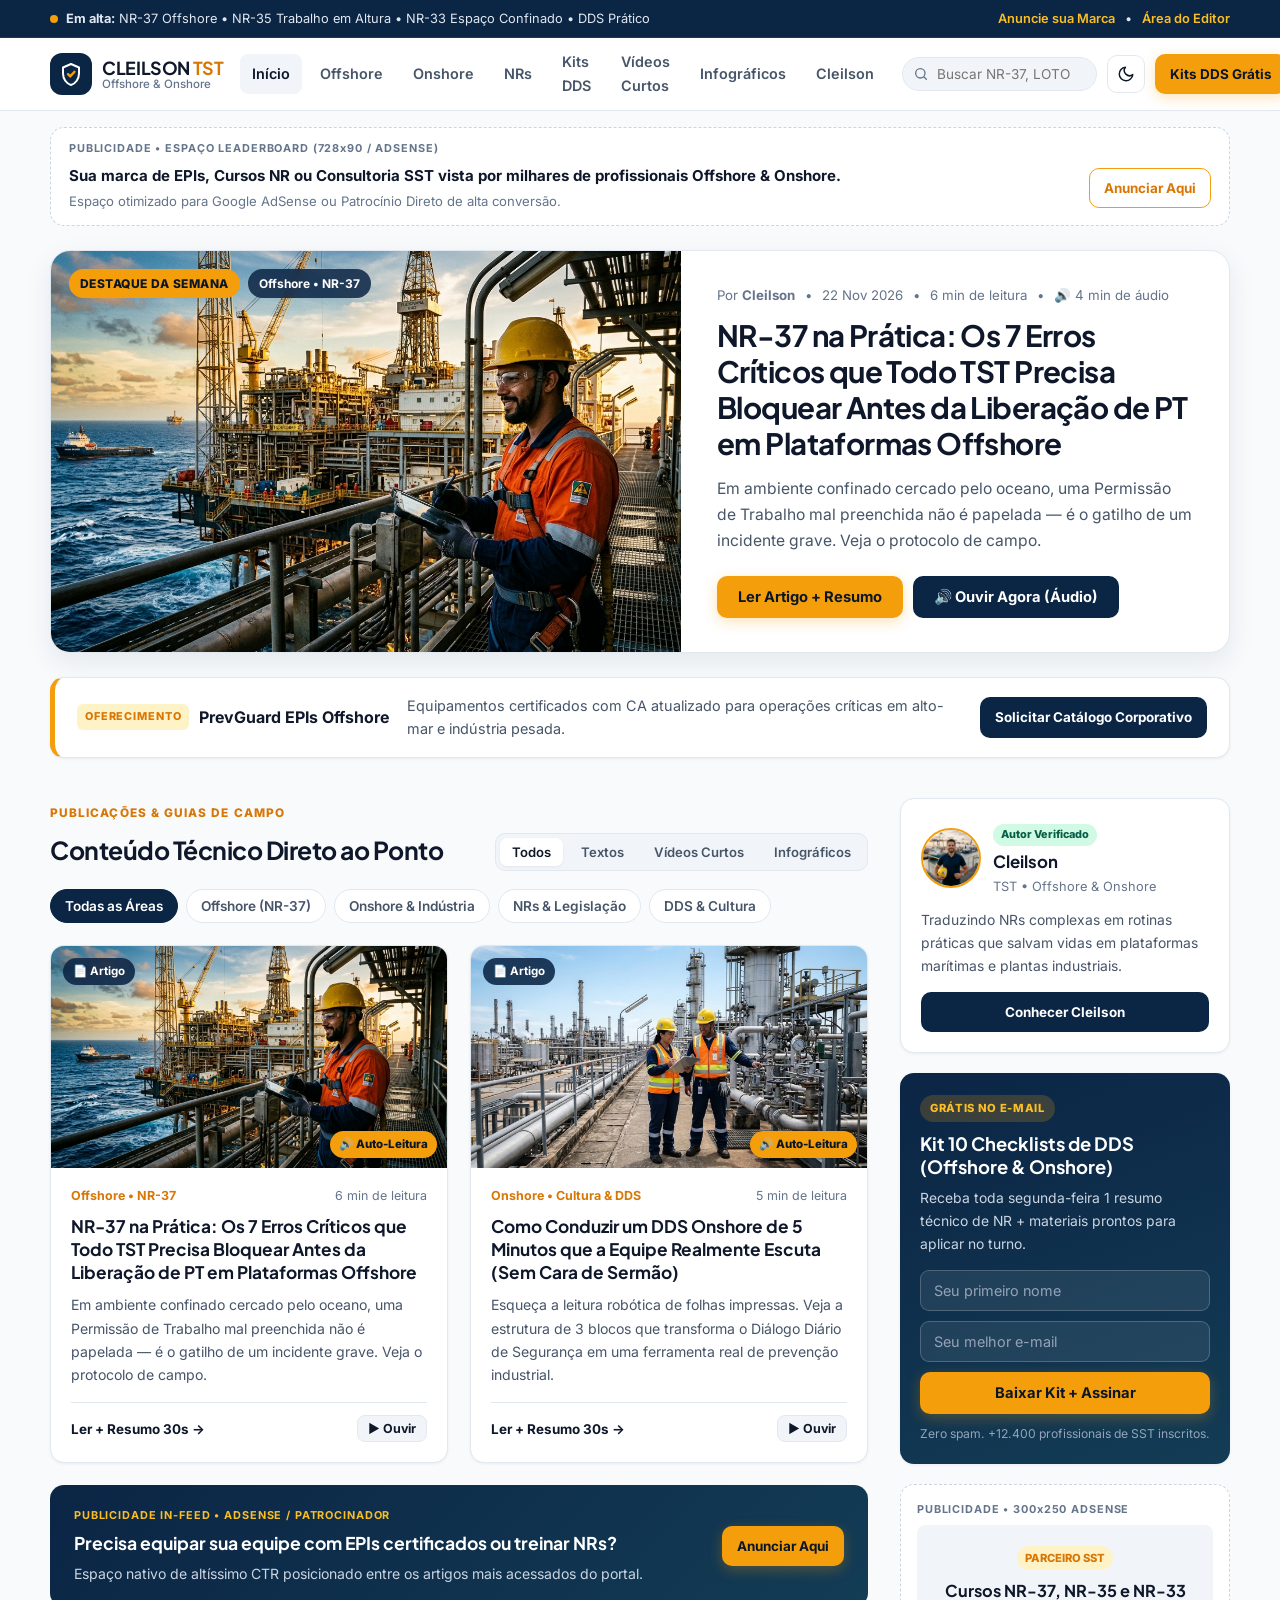
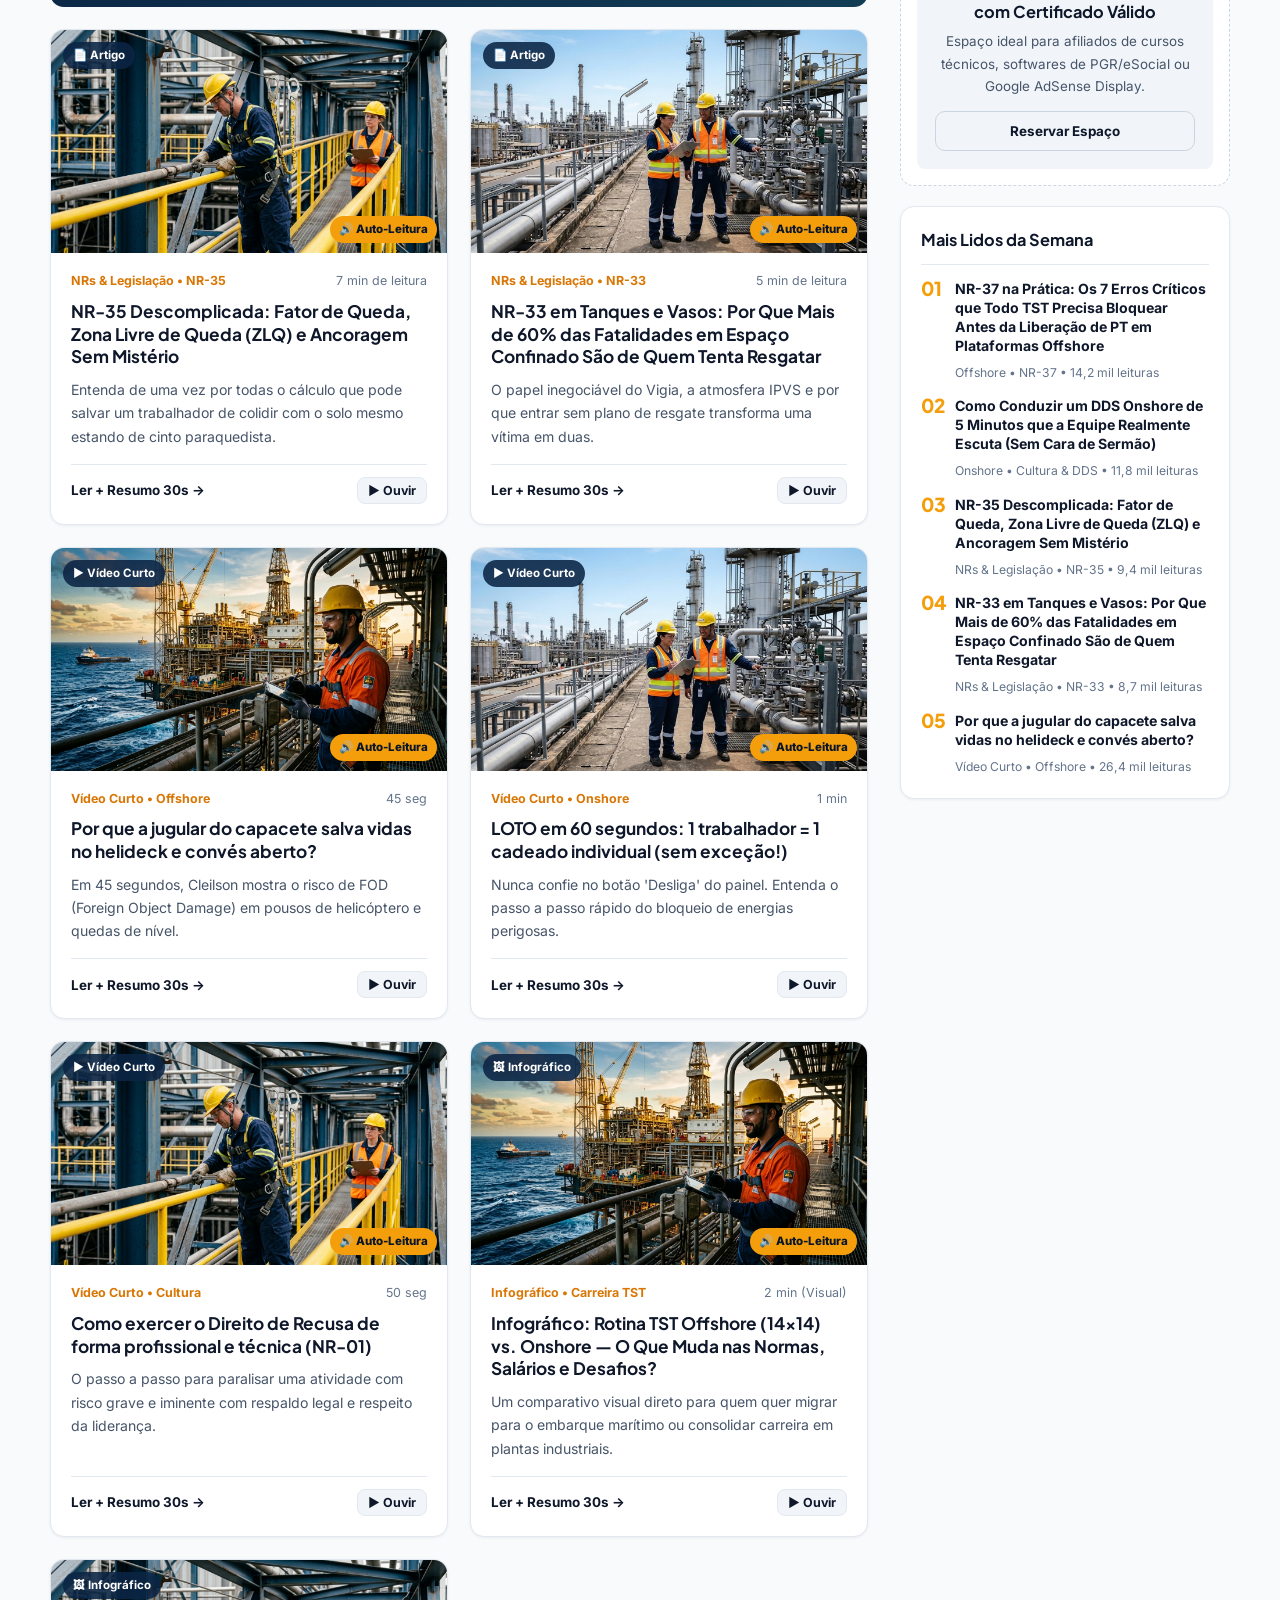
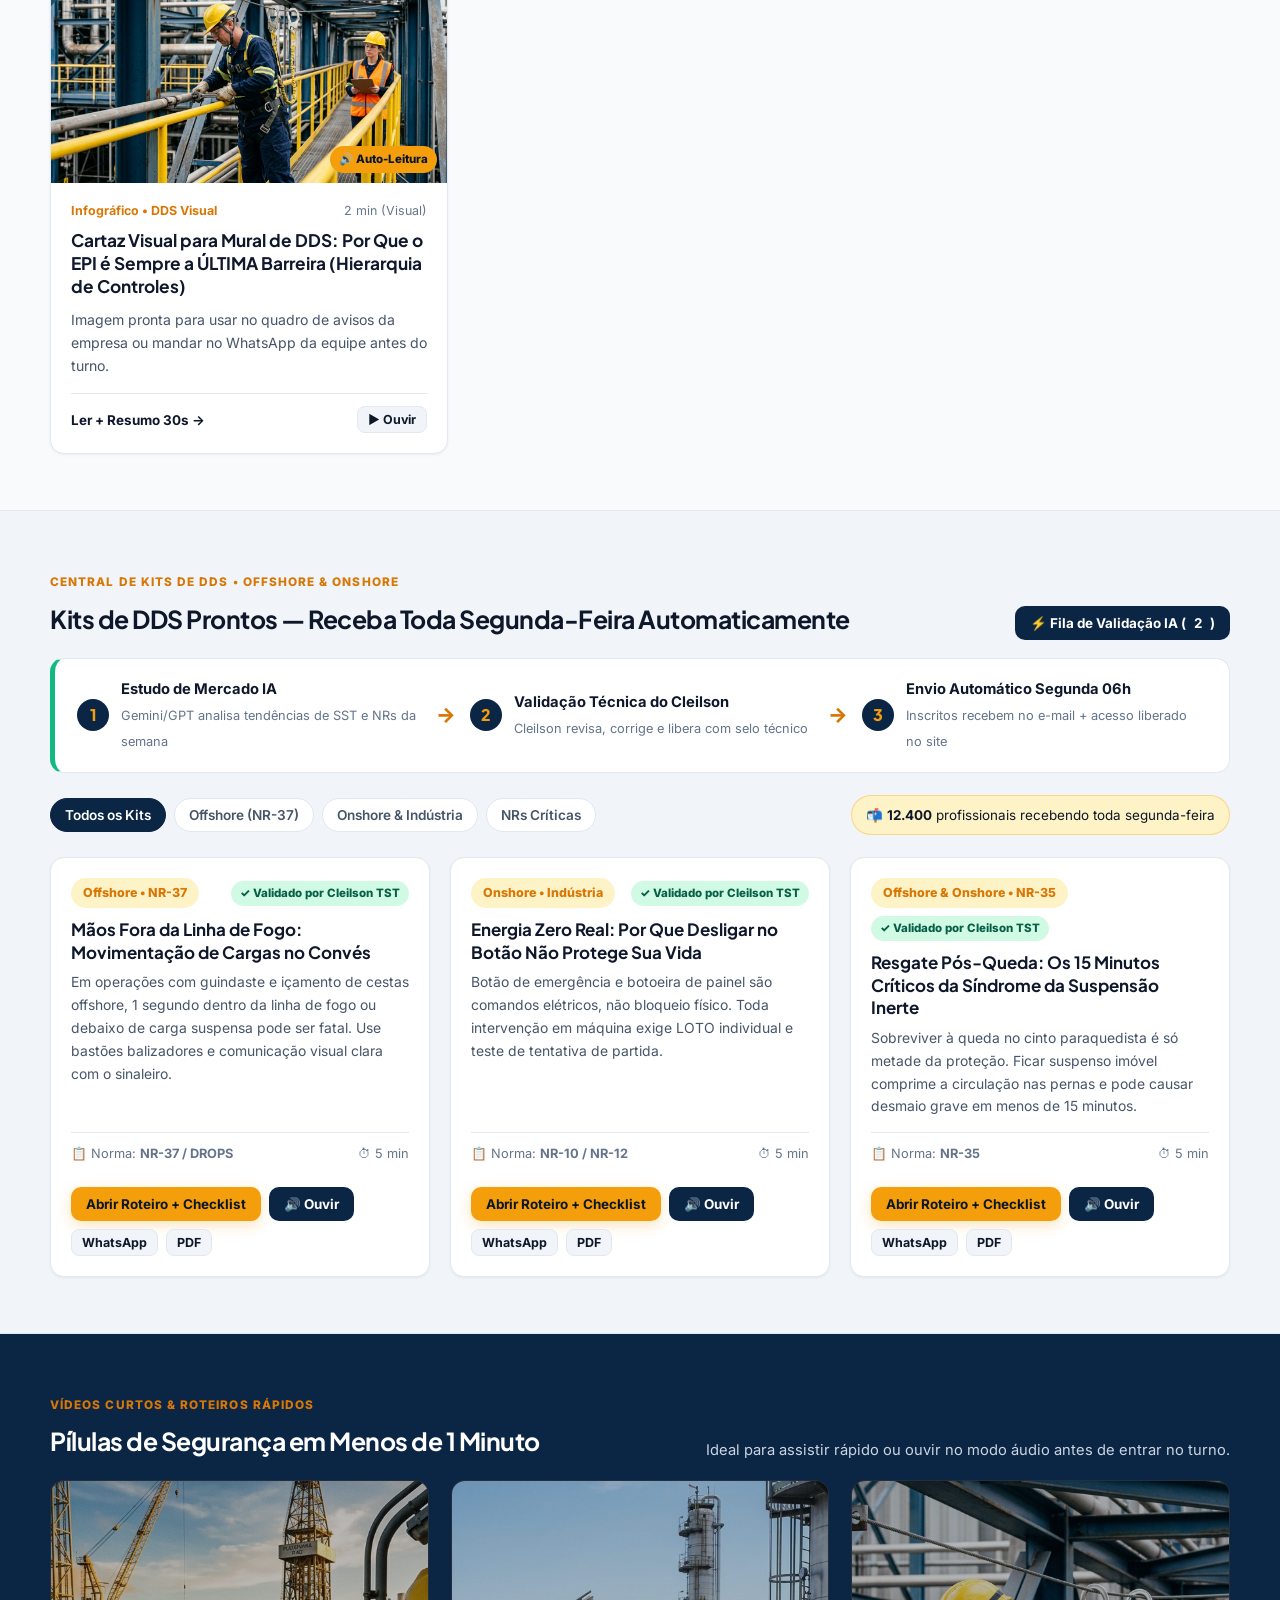
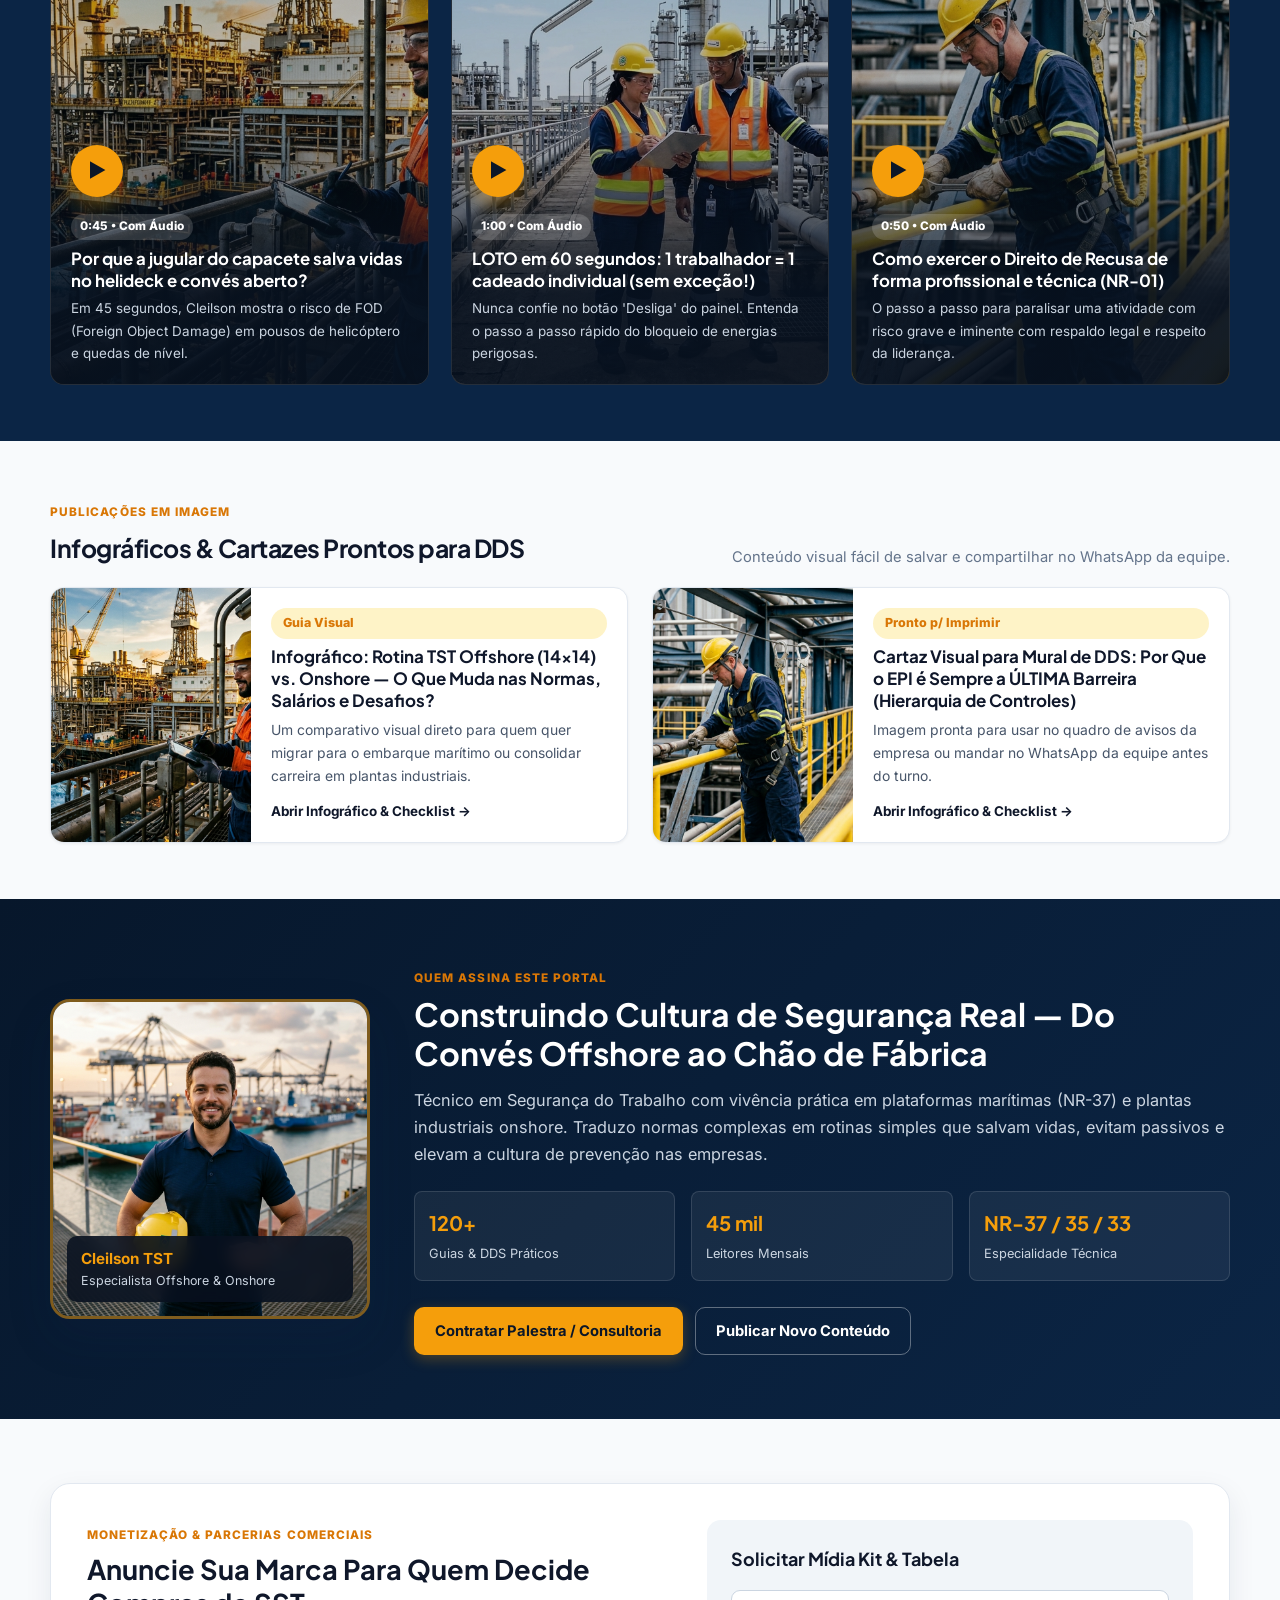
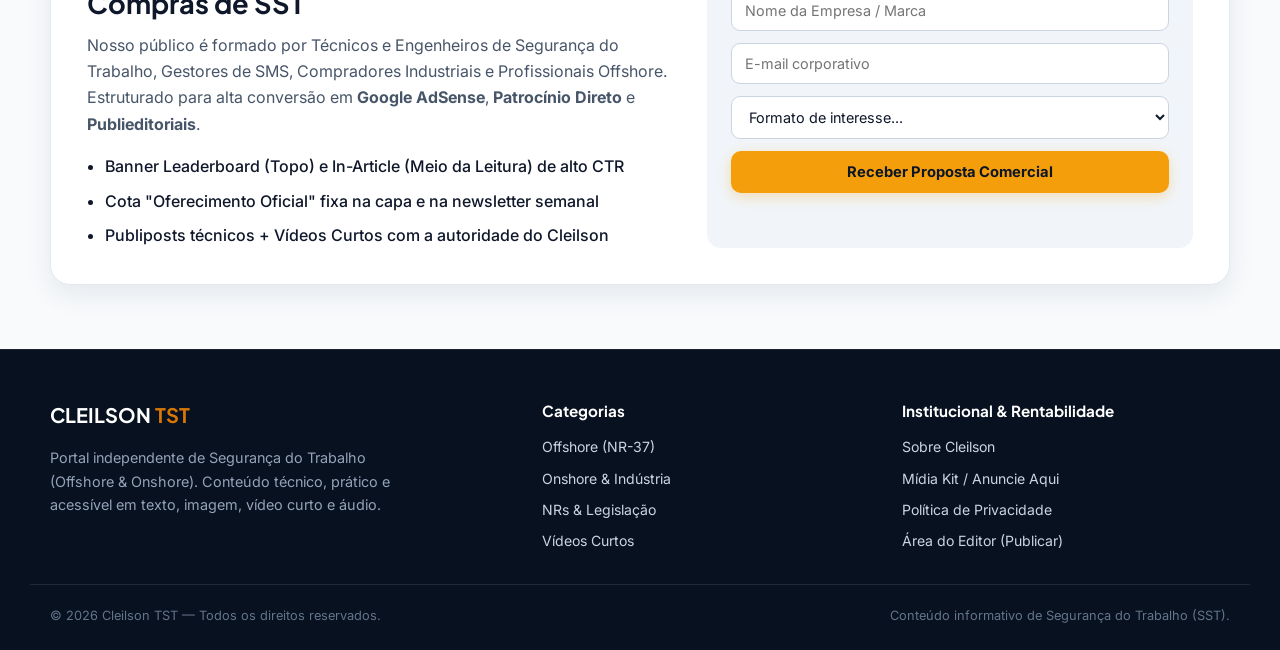
==== commit f8824bd7: "feat: auto-leitura humanizada/neural HD, central interna de Kits DDS com IA e validacao do Cleilson " ====
--- a/index.html
+++ b/index.html
@@ -78,6 +78,7 @@
         <a href="#feed" data-nav-cat="offshore" class="nav-link">Offshore</a>
         <a href="#feed" data-nav-cat="onshore" class="nav-link">Onshore</a>
         <a href="#feed" data-nav-cat="nrs" class="nav-link">NRs</a>
+        <a href="#kits-dds" class="nav-link">Kits DDS</a>
         <a href="#videos" class="nav-link">Vídeos Curtos</a>
         <a href="#infograficos" class="nav-link">Infográficos</a>
         <a href="#sobre" class="nav-link">Cleilson</a>
@@ -102,7 +103,7 @@
           </svg>
         </button>
 
-        <a href="#newsletter-section" class="btn btn-primary btn-sm hide-mobile">Kit DDS Grátis</a>
+        <a href="#kits-dds" class="btn btn-primary btn-sm hide-mobile">Kits DDS Grátis</a>
 
         <button type="button" id="mobile-menu-btn" class="icon-btn mobile-only" aria-label="Abrir menu">
           <svg width="20" height="20" viewBox="0 0 24 24" fill="none">
@@ -244,6 +245,67 @@
             </ol>
           </div>
         </aside>
+      </div>
+    </section>
+
+    <!-- =========================================================
+         SEÇÃO INTERNA: CENTRAL DE KITS DE DDS (AUTOMÁTICO + VALIDADO)
+         ========================================================= -->
+    <section id="kits-dds" class="dds-hub-section">
+      <div class="container">
+        <div class="section-header-bar">
+          <div>
+            <span class="eyebrow">CENTRAL DE KITS DE DDS • OFFSHORE &amp; ONSHORE</span>
+            <h2>Kits de DDS Prontos — Receba Toda Segunda-Feira Automaticamente</h2>
+          </div>
+          <div class="dds-hub-header-actions">
+            <button type="button" id="open-validation-queue-btn" class="btn btn-dark btn-sm">
+              ⚡ Fila de Validação IA (<span id="pending-dds-badge">0</span>)
+            </button>
+          </div>
+        </div>
+
+        <div class="dds-workflow-banner">
+          <div class="dds-wf-step">
+            <span class="wf-num">1</span>
+            <div>
+              <strong>Estudo de Mercado IA</strong>
+              <small>Gemini/GPT analisa tendências de SST e NRs da semana</small>
+            </div>
+          </div>
+          <div class="dds-wf-arrow" aria-hidden="true">→</div>
+          <div class="dds-wf-step">
+            <span class="wf-num">2</span>
+            <div>
+              <strong>Validação Técnica do Cleilson</strong>
+              <small>Cleilson revisa, corrige e libera com selo técnico</small>
+            </div>
+          </div>
+          <div class="dds-wf-arrow" aria-hidden="true">→</div>
+          <div class="dds-wf-step">
+            <span class="wf-num">3</span>
+            <div>
+              <strong>Envio Automático Segunda 06h</strong>
+              <small>Inscritos recebem no e-mail + acesso liberado no site</small>
+            </div>
+          </div>
+        </div>
+
+        <div class="dds-filter-row">
+          <div class="category-tabs" style="margin-bottom:0">
+            <button type="button" class="dds-tab active" data-dds-area="all">Todos os Kits</button>
+            <button type="button" class="dds-tab" data-dds-area="offshore">Offshore (NR-37)</button>
+            <button type="button" class="dds-tab" data-dds-area="onshore">Onshore &amp; Indústria</button>
+            <button type="button" class="dds-tab" data-dds-area="nrs">NRs Críticas</button>
+          </div>
+          <div class="dds-auto-sub-pill">
+            <span>📬 <strong id="dds-sub-counter">12.400</strong> profissionais recebendo toda segunda-feira</span>
+          </div>
+        </div>
+
+        <div id="dds-kits-grid" class="dds-kits-grid">
+          <!-- Renderizado dinamicamente via app.js -->
+        </div>
       </div>
     </section>
 
@@ -377,13 +439,17 @@
             <div class="tts-title-group">
               <span class="tts-icon-badge" id="tts-wave-badge" aria-hidden="true">🔊</span>
               <div>
-                <strong>Auto-Leitura Inteligente (Ouça este conteúdo)</strong>
-                <small id="tts-status-text">Prefere ouvir? Aperte o play para escutar o resumo ou o artigo completo.</small>
+                <div class="tts-title-line">
+                  <strong>Auto-Leitura Humanizada</strong>
+                  <span id="tts-engine-pill" class="tts-engine-pill">Voz Natural PT-BR</span>
+                </div>
+                <small id="tts-status-text">Com pronúncia técnica de SST e pausas naturais. Aperte o play para ouvir!</small>
               </div>
             </div>
             <div class="tts-mode-buttons">
               <button type="button" id="tts-play-summary" class="btn btn-outline-amber btn-sm">▶ Ouvir Só o Resumo</button>
               <button type="button" id="tts-play-full" class="btn btn-primary btn-sm">▶ Ouvir Artigo Completo</button>
+              <button type="button" id="open-voice-config" class="tts-ctrl-btn" title="Configurar Voz Neural HD (OpenAI / ElevenLabs)">⚙ Voz HD</button>
             </div>
           </div>
 
@@ -403,11 +469,11 @@
             <div class="tts-settings">
               <label for="tts-rate" class="sr-only">Velocidade</label>
               <select id="tts-rate" class="tts-select" title="Velocidade da leitura">
-                <option value="0.85">0.85x</option>
-                <option value="1" selected>1.0x</option>
-                <option value="1.25">1.25x</option>
-                <option value="1.5">1.5x</option>
-                <option value="1.8">1.8x</option>
+                <option value="0.9">0.9x</option>
+                <option value="1.05" selected>1.05x (Fluida)</option>
+                <option value="1.2">1.2x</option>
+                <option value="1.4">1.4x</option>
+                <option value="1.65">1.65x</option>
               </select>
               <label for="tts-voice" class="sr-only">Voz</label>
               <select id="tts-voice" class="tts-select tts-voice-select" title="Selecionar voz em português">
@@ -521,83 +587,188 @@
   </footer>
 
   <!-- =========================================================
-       MODAL: ÁREA DO EDITOR (CRIAR & PUBLICAR NOVOS POSTS)
+       MODAL: ESTÚDIO DO CLEILSON (VALIDAÇÃO DDS IA + EDITOR + VOZ HD)
        ========================================================= -->
   <div id="editor-modal" class="modal-backdrop" hidden role="dialog" aria-modal="true" aria-labelledby="editor-modal-title">
+    <div class="modal-dialog modal-xl">
+      <div class="modal-header">
+        <div>
+          <span class="eyebrow">ESTÚDIO &amp; AUTOMAÇÃO DO CLEILSON</span>
+          <h3 id="editor-modal-title">Central Editorial, Validação IA &amp; Voz Neural</h3>
+        </div>
+        <button type="button" class="modal-close" data-close-modal="editor-modal" aria-label="Fechar">✕</button>
+      </div>
+
+      <div class="studio-tabs" role="tablist">
+        <button type="button" class="studio-tab active" data-studio-tab="validation">
+          ⚡ Validação DDS IA (<span id="studio-pending-count">0</span>)
+        </button>
+        <button type="button" class="studio-tab" data-studio-tab="publish">
+          ✍️ Novo Artigo / Vídeo
+        </button>
+        <button type="button" class="studio-tab" data-studio-tab="ai-voice">
+          🎙️ IA &amp; Voz Neural HD
+        </button>
+      </div>
+
+      <!-- ABA 1: FILA DE VALIDAÇÃO TÉCNICA DO CLEILSON -->
+      <div id="studio-panel-validation" class="studio-panel">
+        <div class="ai-generator-bar">
+          <input type="text" id="ai-topic-input" placeholder="Tema opcional (ex: NR-37 H2S, NR-12 prensa, calor...) ou deixe vazio para estudo automático" />
+          <button type="button" id="generate-ai-dds-btn" class="btn btn-primary btn-sm">✨ Pesquisar &amp; Gerar DDS com IA</button>
+        </div>
+        <p class="studio-hint">
+          A IA pesquisa tendências de Segurança do Trabalho (Offshore &amp; Onshore) e cria os rascunhos abaixo. <strong>Nada vai para os inscritos sem a sua validação técnica.</strong> Revise, corrija o que precisar e clique em <strong>Validar e Liberar</strong>.
+        </p>
+
+        <div id="pending-dds-list" class="pending-dds-list">
+          <!-- Renderizado via app.js -->
+        </div>
+
+        <div class="editor-actions" style="margin-top:16px">
+          <button type="button" id="export-dds-json-btn" class="btn btn-outline-dark btn-sm">Exportar Kits DDS (JSON p/ GitHub Actions)</button>
+        </div>
+      </div>
+
+      <!-- ABA 2: PUBLICAR NOVO ARTIGO / VÍDEO / INFOGRÁFICO -->
+      <div id="studio-panel-publish" class="studio-panel" hidden>
+        <form id="editor-form" class="editor-form">
+          <div class="form-row-2">
+            <div class="form-group">
+              <label for="ed-type">Formato da Publicação</label>
+              <select id="ed-type" name="type" required>
+                <option value="article">Artigo Completo (Texto + Áudio)</option>
+                <option value="video">Vídeo Curto (Pílula / Shorts)</option>
+                <option value="image">Imagem / Infográfico DDS</option>
+              </select>
+            </div>
+            <div class="form-group">
+              <label for="ed-category">Área / Categoria</label>
+              <select id="ed-category" name="category" required>
+                <option value="offshore">Offshore (NR-37)</option>
+                <option value="onshore">Onshore &amp; Indústria</option>
+                <option value="nrs">NRs &amp; Legislação</option>
+                <option value="dds">DDS &amp; Cultura</option>
+              </select>
+            </div>
+          </div>
+
+          <div class="form-group">
+            <label for="ed-title">Título Chamativo (SEO &amp; Alta Conversão)</label>
+            <input type="text" id="ed-title" name="title" placeholder="Ex: 5 Cuidados Essenciais na Movimentação de Cargas Offshore" required />
+          </div>
+
+          <div class="form-group">
+            <label for="ed-subtitle">Subtítulo / Chamada Curta</label>
+            <input type="text" id="ed-subtitle" name="subtitle" placeholder="Resumo em 1 frase que desperta curiosidade..." required />
+          </div>
+
+          <div class="form-group">
+            <label for="ed-summary">Pontos do Resumo em 30s (um tópico por linha)</label>
+            <textarea id="ed-summary" name="summary" rows="3" placeholder="Ponto chave 1&#10;Ponto chave 2&#10;Ponto chave 3" required></textarea>
+          </div>
+
+          <div class="form-group">
+            <label for="ed-tip">Aplicação Prática no Campo (Dica do Cleilson)</label>
+            <input type="text" id="ed-tip" name="practicalTip" placeholder="Uma ação imediata para o leitor aplicar no próximo turno..." required />
+          </div>
+
+          <div class="form-group">
+            <label for="ed-body">Texto Completo ou Roteiro do Vídeo (separe parágrafos com linha em branco)</label>
+            <textarea id="ed-body" name="body" rows="5" placeholder="Escreva o conteúdo completo aqui. Ele também será lido automaticamente pela Auto-Leitura..." required></textarea>
+          </div>
+
+          <div class="form-row-2">
+            <div class="form-group">
+              <label for="ed-image">Imagem de Capa</label>
+              <select id="ed-image" name="image">
+                <option value="assets/images/hero-offshore.jpg">Plataforma Offshore (NR-37)</option>
+                <option value="assets/images/onshore-industry.jpg">Planta Industrial Onshore</option>
+                <option value="assets/images/nr35-height.jpg">Trabalho em Altura (NR-35)</option>
+              </select>
+            </div>
+            <div class="form-group">
+              <label for="ed-readtime">Tempo de Leitura / Duração</label>
+              <input type="text" id="ed-readtime" name="readTime" value="4 min de leitura" required />
+            </div>
+          </div>
+
+          <div class="editor-actions">
+            <button type="button" id="export-json-btn" class="btn btn-outline-dark">Exportar JSON dos Posts</button>
+            <button type="submit" class="btn btn-primary">Publicar Agora no Portal</button>
+          </div>
+        </form>
+      </div>
+
+      <!-- ABA 3: CONFIGURAÇÃO DE VOZ NEURAL HD & IA GERADORA DE DDS -->
+      <div id="studio-panel-ai-voice" class="studio-panel" hidden>
+        <form id="voice-ai-config-form" class="editor-form">
+          <div class="config-box">
+            <h4>🎙️ Motor de Voz da Auto-Leitura (Humanizada / Neural HD)</h4>
+            <p class="studio-hint" style="margin-top:4px">
+              No modo <strong>Navegador Otimizado</strong>, o site já aplica dicionário técnico de SST, pausas respiradas e prioriza vozes Neurais do Edge/Chrome. Para voz indistinguível de locutor humano em qualquer aparelho, conecte <strong>OpenAI TTS HD</strong> ou <strong>ElevenLabs</strong>.
+            </p>
+            <div class="form-row-2">
+              <div class="form-group">
+                <label for="cfg-voice-provider">Provedor de Voz</label>
+                <select id="cfg-voice-provider" name="voiceProvider">
+                  <option value="browser">Voz Natural do Navegador (Grátis / Prosódia SST)</option>
+                  <option value="openai">OpenAI TTS HD (Voz Neural Ultra-Fluida)</option>
+                  <option value="elevenlabs">ElevenLabs Multilingual v2 (Estúdio)</option>
+                </select>
+              </div>
+              <div class="form-group">
+                <label for="cfg-voice-key">Chave API de Voz (salva só no seu navegador)</label>
+                <input type="password" id="cfg-voice-key" name="voiceApiKey" placeholder="sk-... ou chave ElevenLabs" />
+              </div>
+            </div>
+          </div>
+
+          <div class="config-box">
+            <h4>🤖 IA para Estudo de Mercado &amp; Criação Semanal de DDS</h4>
+            <p class="studio-hint" style="margin-top:4px">
+              Conecte sua chave gratuita do <strong>Google Gemini</strong> ou <strong>OpenAI</strong> para gerar Kits de DDS reais sob demanda aqui no painel (além da automação semanal via GitHub Actions incluída no repositório).
+            </p>
+            <div class="form-row-2">
+              <div class="form-group">
+                <label for="cfg-ai-provider">Provedor de IA (Criação de DDS)</label>
+                <select id="cfg-ai-provider" name="aiProvider">
+                  <option value="gemini">Google Gemini 2.5 Flash (Recomendado / Cota Grátis)</option>
+                  <option value="openai">OpenAI GPT-4o Mini</option>
+                  <option value="demo">Modo Demonstração (Sem chave)</option>
+                </select>
+              </div>
+              <div class="form-group">
+                <label for="cfg-ai-key">Chave API Gemini / OpenAI</label>
+                <input type="password" id="cfg-ai-key" name="aiApiKey" placeholder="AIza... ou sk-..." />
+              </div>
+            </div>
+          </div>
+
+          <div class="editor-actions">
+            <button type="submit" class="btn btn-primary">Salvar Configurações de Voz &amp; IA</button>
+          </div>
+        </form>
+      </div>
+    </div>
+  </div>
+
+  <!-- MODAL: LEITOR DE KIT DDS COMPLETO -->
+  <div id="dds-reader-modal" class="modal-backdrop" hidden role="dialog" aria-modal="true" aria-labelledby="dds-modal-title">
     <div class="modal-dialog modal-lg">
       <div class="modal-header">
         <div>
-          <span class="eyebrow">ESTÚDIO DO CLEILSON</span>
-          <h3 id="editor-modal-title">Publicar Novo Conteúdo</h3>
-        </div>
-        <button type="button" class="modal-close" data-close-modal="editor-modal" aria-label="Fechar">✕</button>
-      </div>
-      <form id="editor-form" class="editor-form">
-        <div class="form-row-2">
-          <div class="form-group">
-            <label for="ed-type">Formato da Publicação</label>
-            <select id="ed-type" name="type" required>
-              <option value="article">Artigo Completo (Texto + Áudio)</option>
-              <option value="video">Vídeo Curto (Pílula / Shorts)</option>
-              <option value="image">Imagem / Infográfico DDS</option>
-            </select>
-          </div>
-          <div class="form-group">
-            <label for="ed-category">Área / Categoria</label>
-            <select id="ed-category" name="category" required>
-              <option value="offshore">Offshore (NR-37)</option>
-              <option value="onshore">Onshore &amp; Indústria</option>
-              <option value="nrs">NRs &amp; Legislação</option>
-              <option value="dds">DDS &amp; Cultura</option>
-            </select>
-          </div>
-        </div>
-
-        <div class="form-group">
-          <label for="ed-title">Título Chamativo (SEO &amp; Alta Conversão)</label>
-          <input type="text" id="ed-title" name="title" placeholder="Ex: 5 Cuidados Essenciais na Movimentação de Cargas Offshore" required />
-        </div>
-
-        <div class="form-group">
-          <label for="ed-subtitle">Subtítulo / Chamada Curta</label>
-          <input type="text" id="ed-subtitle" name="subtitle" placeholder="Resumo em 1 frase que desperta curiosidade..." required />
-        </div>
-
-        <div class="form-group">
-          <label for="ed-summary">Pontos do Resumo em 30s (um tópico por linha)</label>
-          <textarea id="ed-summary" name="summary" rows="3" placeholder="Ponto chave 1&#10;Ponto chave 2&#10;Ponto chave 3" required></textarea>
-        </div>
-
-        <div class="form-group">
-          <label for="ed-tip">Aplicação Prática no Campo (Dica do Cleilson)</label>
-          <input type="text" id="ed-tip" name="practicalTip" placeholder="Uma ação imediata para o leitor aplicar no próximo turno..." required />
-        </div>
-
-        <div class="form-group">
-          <label for="ed-body">Texto Completo ou Roteiro do Vídeo (separe parágrafos com linha em branco)</label>
-          <textarea id="ed-body" name="body" rows="6" placeholder="Escreva o conteúdo completo aqui. Ele também será lido automaticamente pela Auto-Leitura..." required></textarea>
-        </div>
-
-        <div class="form-row-2">
-          <div class="form-group">
-            <label for="ed-image">Imagem de Capa</label>
-            <select id="ed-image" name="image">
-              <option value="assets/images/hero-offshore.jpg">Plataforma Offshore (NR-37)</option>
-              <option value="assets/images/onshore-industry.jpg">Planta Industrial Onshore</option>
-              <option value="assets/images/nr35-height.jpg">Trabalho em Altura (NR-35)</option>
-            </select>
-          </div>
-          <div class="form-group">
-            <label for="ed-readtime">Tempo de Leitura / Duração</label>
-            <input type="text" id="ed-readtime" name="readTime" value="4 min de leitura" required />
-          </div>
-        </div>
-
-        <div class="editor-actions">
-          <button type="button" id="export-json-btn" class="btn btn-outline-dark">Exportar JSON dos Posts</button>
-          <button type="submit" class="btn btn-primary">Publicar Agora no Portal</button>
-        </div>
-      </form>
+          <span id="dds-modal-badge" class="badge-cat"></span>
+          <h3 id="dds-modal-title" style="margin-top:8px"></h3>
+        </div>
+        <button type="button" class="modal-close" data-close-modal="dds-reader-modal" aria-label="Fechar">✕</button>
+      </div>
+      <div id="dds-modal-content" class="dds-modal-body"></div>
+      <div class="editor-actions" style="margin-top:18px">
+        <button type="button" id="dds-modal-listen" class="btn btn-dark btn-sm">🔊 Ouvir DDS (Voz Humanizada)</button>
+        <button type="button" id="dds-modal-whatsapp" class="btn btn-outline-dark btn-sm">Copiar p/ WhatsApp</button>
+        <button type="button" id="dds-modal-print" class="btn btn-primary btn-sm">Imprimir / Salvar PDF</button>
+      </div>
     </div>
   </div>
 
--- a/styles/main.css
+++ b/styles/main.css
@@ -2132,3 +2132,330 @@
     padding: 22px 18px;
   }
 }
+
+/* ==========================================================================
+   CENTRAL DE KITS DE DDS + ESTÚDIO DE VALIDAÇÃO IA (CLEILSON)
+   ========================================================================== */
+.dds-hub-section {
+  padding: 56px 0;
+  background: var(--surface-alt);
+  border-top: 1px solid var(--border);
+  border-bottom: 1px solid var(--border);
+}
+
+.dds-workflow-banner {
+  display: flex;
+  align-items: center;
+  justify-content: space-between;
+  gap: 14px;
+  background: var(--surface);
+  border: 1px solid var(--border);
+  border-left: 5px solid var(--emerald);
+  border-radius: var(--radius-md);
+  padding: 18px 22px;
+  margin-bottom: 22px;
+  flex-wrap: wrap;
+}
+
+.dds-wf-step {
+  display: flex;
+  align-items: center;
+  gap: 12px;
+  flex: 1;
+  min-width: 210px;
+}
+
+.wf-num {
+  width: 32px;
+  height: 32px;
+  border-radius: 50%;
+  background: var(--navy);
+  color: var(--amber);
+  font-family: var(--font-heading);
+  font-weight: 800;
+  display: grid;
+  place-items: center;
+  flex-shrink: 0;
+}
+
+.dds-wf-step strong {
+  display: block;
+  font-size: 0.92rem;
+}
+
+.dds-wf-step small {
+  color: var(--text-muted);
+  font-size: 0.8rem;
+}
+
+.dds-wf-arrow {
+  font-size: 1.3rem;
+  font-weight: 800;
+  color: var(--amber-dark);
+}
+
+.dds-filter-row {
+  display: flex;
+  align-items: center;
+  justify-content: space-between;
+  gap: 14px;
+  flex-wrap: wrap;
+  margin-bottom: 22px;
+}
+
+.dds-tab {
+  border: 1px solid var(--border);
+  background: var(--surface);
+  color: var(--text-secondary);
+  font-weight: 600;
+  font-size: 0.85rem;
+  padding: 8px 14px;
+  border-radius: 999px;
+  cursor: pointer;
+}
+
+.dds-tab.active {
+  background: var(--navy);
+  border-color: var(--navy);
+  color: #ffffff;
+}
+
+.dds-auto-sub-pill {
+  background: var(--amber-soft);
+  color: var(--text);
+  padding: 8px 14px;
+  border-radius: 999px;
+  font-size: 0.84rem;
+  border: 1px solid rgba(245, 158, 11, 0.35);
+}
+
+.dds-kits-grid {
+  display: grid;
+  grid-template-columns: repeat(3, minmax(0, 1fr));
+  gap: 20px;
+}
+
+.dds-kit-card {
+  background: var(--surface);
+  border: 1px solid var(--border);
+  border-radius: var(--radius-md);
+  padding: 20px;
+  display: flex;
+  flex-direction: column;
+  box-shadow: var(--shadow-sm);
+  transition: transform 0.2s, box-shadow 0.2s;
+}
+
+.dds-kit-card:hover {
+  transform: translateY(-2px);
+  box-shadow: var(--shadow-md);
+}
+
+.dds-kit-top {
+  display: flex;
+  align-items: center;
+  justify-content: space-between;
+  gap: 8px;
+  flex-wrap: wrap;
+  margin-bottom: 10px;
+}
+
+.dds-verified-pill {
+  font-size: 0.72rem;
+  font-weight: 800;
+  color: #065f46;
+  background: var(--emerald-soft);
+  padding: 3px 9px;
+  border-radius: 999px;
+}
+
+[data-theme="dark"] .dds-verified-pill {
+  color: #34d399;
+}
+
+.dds-kit-card h3 {
+  font-family: var(--font-heading);
+  font-size: 1.06rem;
+  line-height: 1.32;
+  margin: 0 0 8px;
+}
+
+.dds-kit-summary {
+  font-size: 0.87rem;
+  color: var(--text-secondary);
+  margin: 0 0 14px;
+  flex: 1;
+}
+
+.dds-kit-meta {
+  display: flex;
+  justify-content: space-between;
+  font-size: 0.8rem;
+  color: var(--text-muted);
+  padding: 10px 0;
+  border-top: 1px solid var(--border);
+  margin-bottom: 12px;
+}
+
+.dds-kit-actions {
+  display: flex;
+  flex-wrap: wrap;
+  gap: 8px;
+}
+
+/* Player Badge Motor de Voz */
+.tts-title-line {
+  display: flex;
+  align-items: center;
+  gap: 8px;
+  flex-wrap: wrap;
+}
+
+.tts-engine-pill {
+  font-size: 0.7rem;
+  font-weight: 800;
+  background: rgba(16, 185, 129, 0.22);
+  color: #6ee7b7;
+  padding: 2px 8px;
+  border-radius: 999px;
+}
+
+/* Estúdio Modal Tabs & Fila de Validação IA */
+.modal-xl {
+  max-width: 860px;
+}
+
+.studio-tabs {
+  display: flex;
+  gap: 8px;
+  flex-wrap: wrap;
+  border-bottom: 1px solid var(--border);
+  padding-bottom: 12px;
+  margin-bottom: 18px;
+}
+
+.studio-tab {
+  background: var(--surface-alt);
+  border: 1px solid var(--border);
+  color: var(--text-secondary);
+  padding: 9px 14px;
+  border-radius: 9px;
+  font-weight: 700;
+  font-size: 0.85rem;
+  cursor: pointer;
+}
+
+.studio-tab.active {
+  background: var(--navy);
+  border-color: var(--navy);
+  color: #ffffff;
+}
+
+.ai-generator-bar {
+  display: flex;
+  gap: 10px;
+  flex-wrap: wrap;
+  margin-bottom: 10px;
+}
+
+.ai-generator-bar input {
+  flex: 1;
+  min-width: 240px;
+  padding: 10px 13px;
+  border-radius: 9px;
+  border: 1px solid var(--border-strong);
+  background: var(--bg);
+  color: var(--text);
+  font-size: 0.88rem;
+}
+
+.studio-hint {
+  font-size: 0.85rem;
+  color: var(--text-secondary);
+  margin: 0 0 16px;
+}
+
+.pending-dds-list {
+  display: flex;
+  flex-direction: column;
+  gap: 16px;
+}
+
+.pending-dds-card {
+  background: var(--surface-alt);
+  border: 1.5px solid var(--amber);
+  border-radius: var(--radius-md);
+  padding: 16px 18px;
+}
+
+.pending-card-head {
+  display: flex;
+  align-items: center;
+  justify-content: space-between;
+  gap: 10px;
+  flex-wrap: wrap;
+}
+
+.pill-pending {
+  font-size: 0.7rem;
+  font-weight: 800;
+  background: var(--amber);
+  color: #0b1628;
+  padding: 3px 9px;
+  border-radius: 999px;
+}
+
+.pending-source {
+  font-size: 0.78rem;
+  color: var(--text-muted);
+  font-weight: 600;
+}
+
+.pending-card-actions {
+  display: flex;
+  justify-content: flex-end;
+  gap: 10px;
+  margin-top: 12px;
+  flex-wrap: wrap;
+}
+
+.pending-empty {
+  text-align: center;
+  padding: 28px;
+  background: var(--surface-alt);
+  border-radius: var(--radius-md);
+  color: var(--text-secondary);
+}
+
+.config-box {
+  background: var(--surface-alt);
+  border: 1px solid var(--border);
+  border-radius: var(--radius-md);
+  padding: 16px 18px;
+}
+
+.config-box h4 {
+  font-family: var(--font-heading);
+  margin: 0 0 4px;
+  font-size: 1rem;
+}
+
+.dds-modal-body h4 {
+  font-family: var(--font-heading);
+  margin: 16px 0 8px;
+  font-size: 1rem;
+}
+
+.dds-modal-body p {
+  margin: 0 0 10px;
+  font-size: 0.95rem;
+}
+
+@media (max-width: 960px) {
+  .dds-kits-grid {
+    grid-template-columns: 1fr;
+  }
+  .dds-wf-arrow {
+    display: none;
+  }
+}
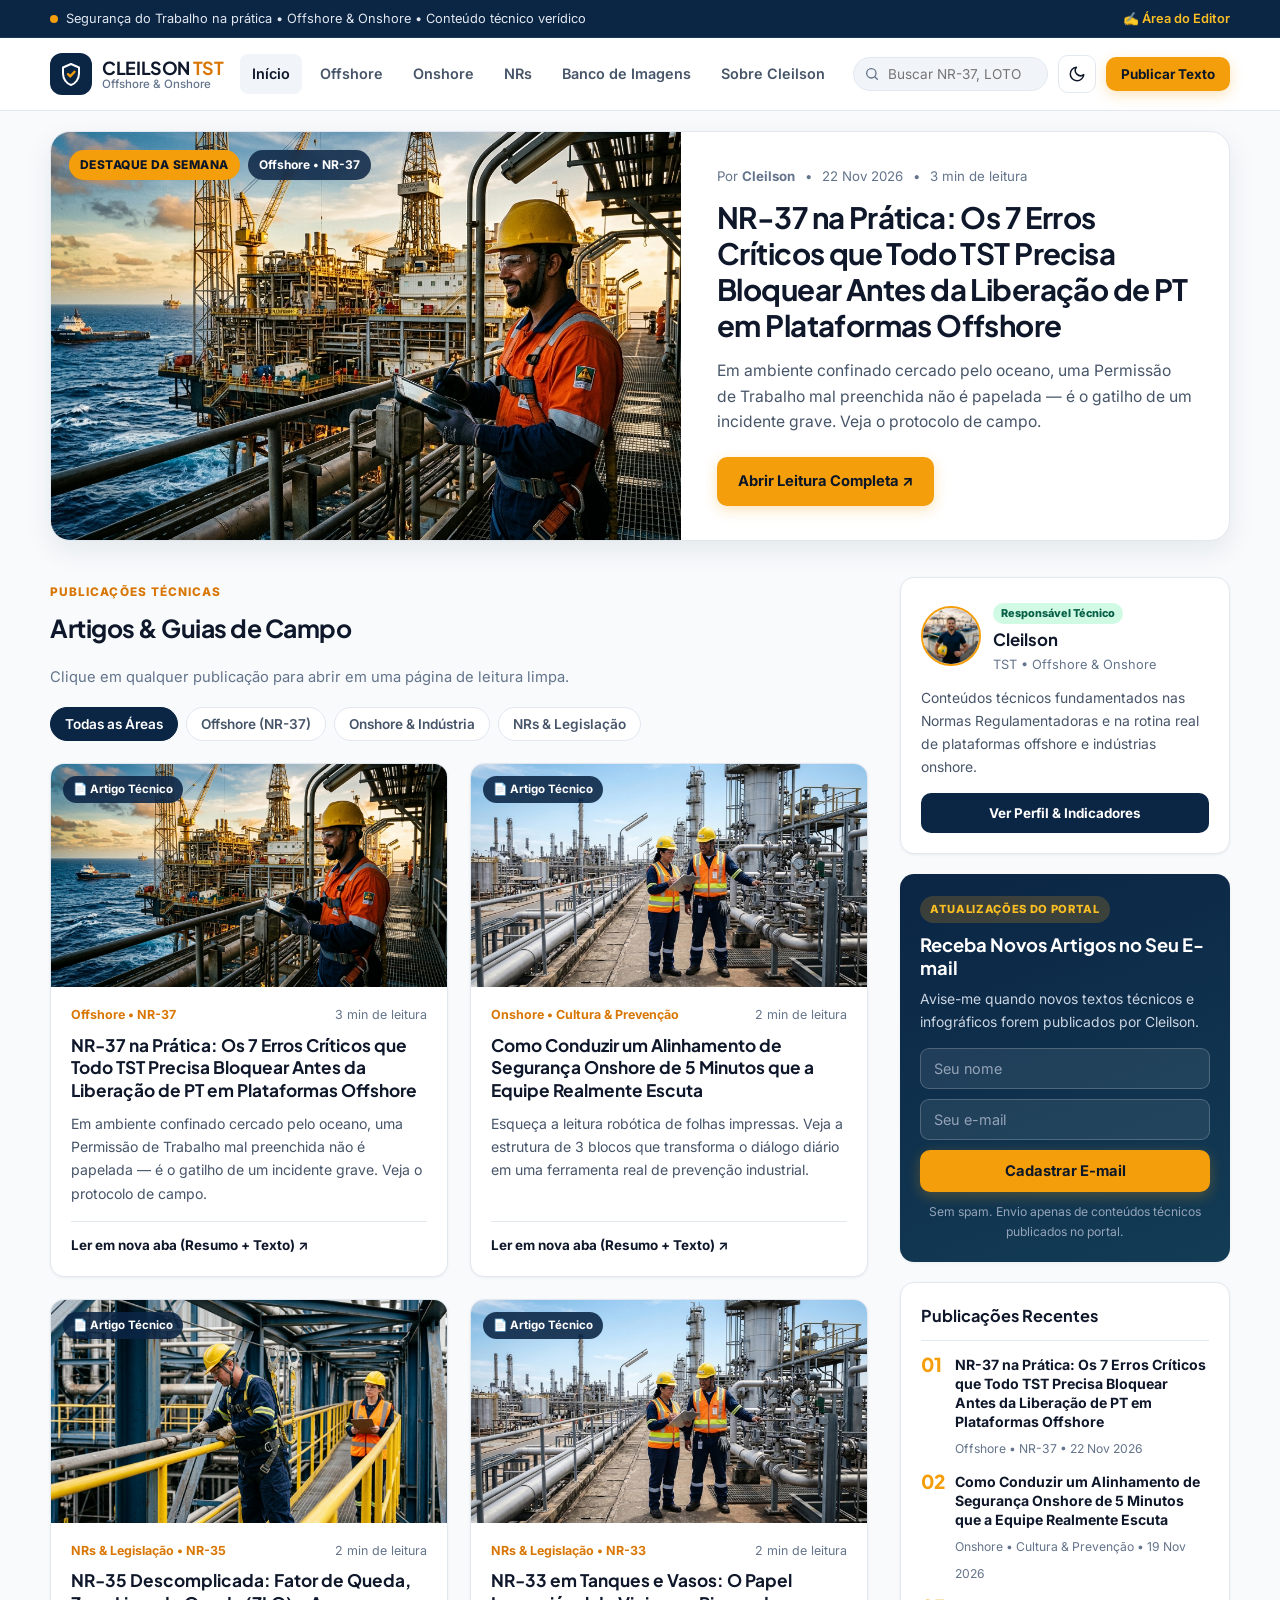
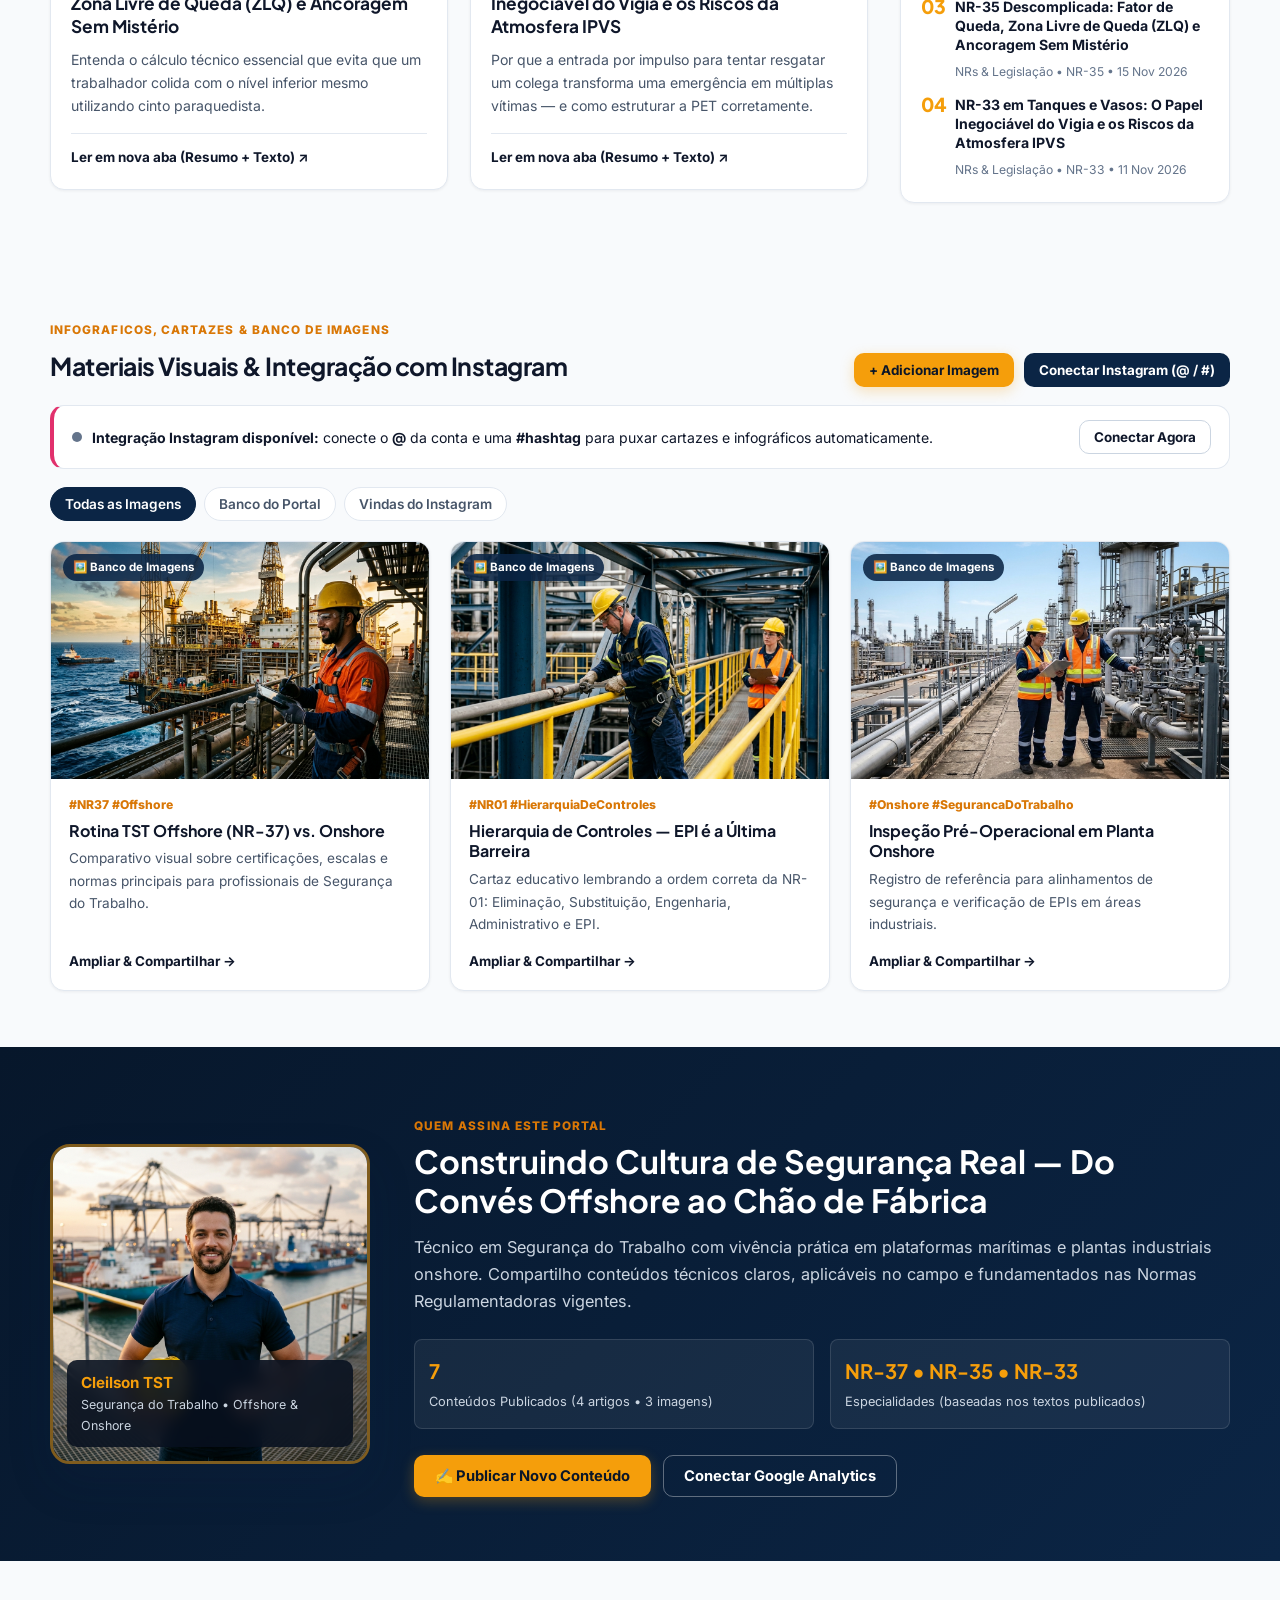
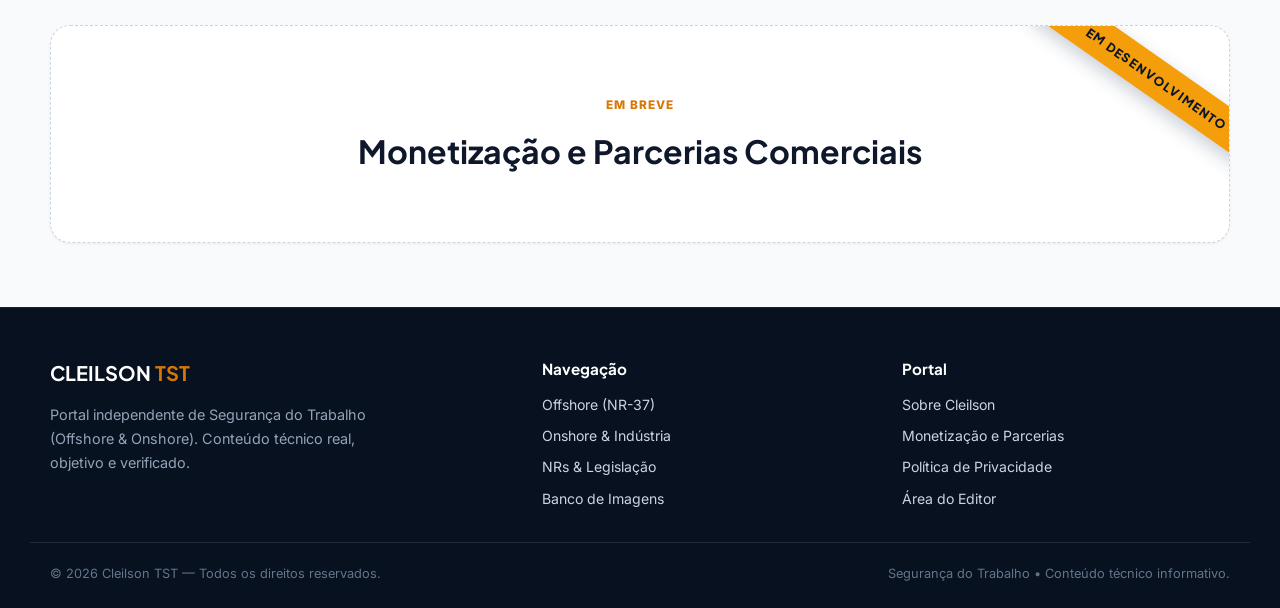
==== commit 68b091bc: "refactor: remover audio/videos/dados falsos, criar pagina independente artigo.html, indicadores reai" ====
--- a/index.html
+++ b/index.html
@@ -4,60 +4,38 @@
   <meta charset="UTF-8" />
   <meta name="viewport" content="width=device-width, initial-scale=1.0" />
   <title>Cleilson TST | Segurança do Trabalho Offshore & Onshore</title>
-  <meta name="description" content="Portal profissional de Segurança do Trabalho (TST) por Cleilson. Artigos técnicos com resumo executivo e auto-leitura, vídeos curtos e infográficos sobre NR-37 Offshore, Onshore, NR-35, NR-33 e DDS." />
-  <meta name="author" content="Cleilson — Especialista em Segurança do Trabalho (TST)" />
+  <meta name="description" content="Portal técnico de Segurança do Trabalho (TST) por Cleilson. Artigos práticos sobre Offshore, Onshore, Normas Regulamentadoras, infográficos e banco de imagens." />
+  <meta name="author" content="Cleilson — Técnico em Segurança do Trabalho (TST)" />
   <meta name="robots" content="index, follow" />
 
-  <!-- Open Graph / Compartilhamento WhatsApp e LinkedIn -->
   <meta property="og:type" content="website" />
   <meta property="og:title" content="Cleilson TST | Segurança do Trabalho Offshore & Onshore" />
-  <meta property="og:description" content="Guias práticos de NR-37, NR-35, NR-33 e DDS com resumo em 30 segundos e auto-leitura em áudio." />
+  <meta property="og:description" content="Publicações técnicas de Segurança do Trabalho (Offshore & Onshore) com resumo em 30 segundos e leitura focada." />
   <meta property="og:image" content="assets/images/hero-offshore.jpg" />
   <meta property="og:locale" content="pt_BR" />
 
-  <!-- Google Fonts: Plus Jakarta Sans (Editorial Forte) + Inter (Leitura Limpa) -->
   <link rel="preconnect" href="https://fonts.googleapis.com" />
   <link rel="preconnect" href="https://fonts.gstatic.com" crossorigin />
   <link href="https://fonts.googleapis.com/css2?family=Inter:wght@400;500;600;700&family=Plus+Jakarta+Sans:wght@600;700;800&display=swap" rel="stylesheet" />
-
   <link rel="stylesheet" href="styles/main.css" />
-
-  <!-- Dados Estruturados Schema.org (SEO & Google AdSense Ready) -->
-  <script type="application/ld+json">
-    {
-      "@context": "https://schema.org",
-      "@type": "Blog",
-      "name": "Cleilson TST — Segurança do Trabalho Offshore & Onshore",
-      "description": "Conteúdo prático de Segurança do Trabalho (TST), normas regulamentadoras, offshore e onshore.",
-      "inLanguage": "pt-BR",
-      "author": {
-        "@type": "Person",
-        "name": "Cleilson",
-        "jobTitle": "Técnico em Segurança do Trabalho (TST)"
-      }
-    }
-  </script>
 </head>
 <body>
-  <!-- Barra de Progresso de Leitura -->
   <div id="reading-progress" class="reading-progress" aria-hidden="true"></div>
 
-  <!-- Barra Superior de Autoridade & Destaques -->
+  <!-- Barra Superior -->
   <div class="top-bar">
     <div class="container top-bar-inner">
       <div class="top-bar-ticker">
         <span class="pulse-dot" aria-hidden="true"></span>
-        <span><strong>Em alta:</strong> NR-37 Offshore • NR-35 Trabalho em Altura • NR-33 Espaço Confinado • DDS Prático</span>
+        <span>Segurança do Trabalho na prática • Offshore &amp; Onshore • Conteúdo técnico verídico</span>
       </div>
       <div class="top-bar-actions">
-        <a href="#anuncie" class="top-link">Anuncie sua Marca</a>
-        <span class="sep">•</span>
-        <button type="button" id="open-editor-top" class="top-link-btn">Área do Editor</button>
+        <button type="button" id="open-editor-top" class="top-link-btn">✍️ Área do Editor</button>
       </div>
     </div>
   </div>
 
-  <!-- Header Principal Editorial -->
+  <!-- Header Principal -->
   <header class="site-header">
     <div class="container header-inner">
       <a href="#inicio" id="brand-logo" class="brand" aria-label="Cleilson TST - Página Inicial">
@@ -78,10 +56,8 @@
         <a href="#feed" data-nav-cat="offshore" class="nav-link">Offshore</a>
         <a href="#feed" data-nav-cat="onshore" class="nav-link">Onshore</a>
         <a href="#feed" data-nav-cat="nrs" class="nav-link">NRs</a>
-        <a href="#kits-dds" class="nav-link">Kits DDS</a>
-        <a href="#videos" class="nav-link">Vídeos Curtos</a>
-        <a href="#infograficos" class="nav-link">Infográficos</a>
-        <a href="#sobre" class="nav-link">Cleilson</a>
+        <a href="#infograficos" class="nav-link">Banco de Imagens</a>
+        <a href="#sobre" class="nav-link">Sobre Cleilson</a>
       </nav>
 
       <div class="header-tools">
@@ -90,7 +66,7 @@
             <circle cx="11" cy="11" r="7" stroke="currentColor" stroke-width="2"/>
             <path d="M20 20L16.5 16.5" stroke="currentColor" stroke-width="2" stroke-linecap="round"/>
           </svg>
-          <input type="search" id="search-input" placeholder="Buscar NR-37, LOTO, DDS..." aria-label="Buscar publicações" />
+          <input type="search" id="search-input" placeholder="Buscar NR-37, LOTO, NR-35..." aria-label="Buscar publicações" />
         </div>
 
         <button type="button" id="theme-toggle" class="icon-btn" title="Alternar modo claro/escuro" aria-label="Alternar tema">
@@ -103,7 +79,7 @@
           </svg>
         </button>
 
-        <a href="#kits-dds" class="btn btn-primary btn-sm hide-mobile">Kits DDS Grátis</a>
+        <button type="button" id="open-editor-header" class="btn btn-primary btn-sm hide-mobile">Publicar Texto</button>
 
         <button type="button" id="mobile-menu-btn" class="icon-btn mobile-only" aria-label="Abrir menu">
           <svg width="20" height="20" viewBox="0 0 24 24" fill="none">
@@ -114,133 +90,74 @@
     </div>
   </header>
 
-  <!-- Slot de Propaganda Topo (Leaderboard 728x90 / Responsivo — Google AdSense ou Patrocinador Direto) -->
-  <div class="ad-leaderboard-wrapper">
-    <div class="container">
-      <aside class="ad-slot ad-leaderboard" aria-label="Espaço publicitário superior">
-        <div class="ad-badge">PUBLICIDADE • ESPAÇO LEADERBOARD (728x90 / ADSENSE)</div>
-        <div class="ad-slot-content">
-          <div class="ad-promo-text">
-            <strong>Sua marca de EPIs, Cursos NR ou Consultoria SST vista por milhares de profissionais Offshore &amp; Onshore.</strong>
-            <span>Espaço otimizado para Google AdSense ou Patrocínio Direto de alta conversão.</span>
-          </div>
-          <a href="#anuncie" class="btn btn-outline-amber btn-sm">Anunciar Aqui</a>
-        </div>
-      </aside>
-    </div>
-  </div>
-
-  <!-- =========================================================
-       VISÃO 1: PORTAL PRINCIPAL (HOME)
-       ========================================================= -->
   <main id="home-view">
-    <!-- Hero Editorial em Destaque -->
+    <!-- Hero Editorial em Destaque (Abre em Página Independente Limpa) -->
     <section id="inicio" class="hero-section">
       <div class="container">
         <div id="hero-featured" class="hero-card">
-          <!-- Renderizado dinamicamente via app.js -->
+          <!-- Renderizado via app.js -->
         </div>
       </div>
     </section>
 
-    <!-- Faixa Patrocinador Oficial (Modelo Morning Brew — Alta Rentabilidade) -->
-    <section class="sponsor-strip-section">
-      <div class="container">
-        <div class="sponsor-strip">
-          <div class="sponsor-meta">
-            <span class="sponsor-tag">OFERECIMENTO</span>
-            <strong id="sponsor-name">PrevGuard EPIs Offshore</strong>
-          </div>
-          <p id="sponsor-headline" class="sponsor-text"></p>
-          <a href="#anuncie" id="sponsor-cta" class="btn btn-dark btn-sm">Ver Condições</a>
-        </div>
-      </div>
-    </section>
-
-    <!-- Corpo Principal: Feed Multi-Formato + Sidebar de Monetização e Conversão -->
+    <!-- Feed de Publicações + Sidebar Limpa -->
     <section id="feed" class="portal-layout-section">
       <div class="container portal-grid">
-        <!-- Coluna Principal -->
         <div class="portal-main">
           <div class="section-header-bar">
             <div>
-              <span class="eyebrow">PUBLICAÇÕES &amp; GUIAS DE CAMPO</span>
-              <h2>Conteúdo Técnico Direto ao Ponto</h2>
-            </div>
-            <div class="format-pills" role="tablist" aria-label="Filtrar por formato">
-              <button type="button" class="format-pill active" data-format="all">Todos</button>
-              <button type="button" class="format-pill" data-format="article">Textos</button>
-              <button type="button" class="format-pill" data-format="video">Vídeos Curtos</button>
-              <button type="button" class="format-pill" data-format="image">Infográficos</button>
-            </div>
-          </div>
-
-          <!-- Filtros de Categoria -->
+              <span class="eyebrow">PUBLICAÇÕES TÉCNICAS</span>
+              <h2>Artigos &amp; Guias de Campo</h2>
+            </div>
+            <p class="section-sub">Clique em qualquer publicação para abrir em uma página de leitura limpa.</p>
+          </div>
+
           <div class="category-tabs" role="tablist" aria-label="Filtrar por área">
             <button type="button" class="cat-tab active" data-category="all">Todas as Áreas</button>
             <button type="button" class="cat-tab" data-category="offshore">Offshore (NR-37)</button>
             <button type="button" class="cat-tab" data-category="onshore">Onshore &amp; Indústria</button>
             <button type="button" class="cat-tab" data-category="nrs">NRs &amp; Legislação</button>
-            <button type="button" class="cat-tab" data-category="dds">DDS &amp; Cultura</button>
-          </div>
-
-          <!-- Status de busca / resultados -->
+          </div>
+
           <div id="feed-status" class="feed-status" hidden></div>
 
-          <!-- Grid de Publicações (com Anúncio In-Feed Nativo inserido automaticamente) -->
           <div id="posts-grid" class="posts-grid">
             <!-- Renderizado via app.js -->
           </div>
         </div>
 
-        <!-- Sidebar Sticky: Autoridade, Newsletter, AdSense 300x250 e Mais Lidos -->
+        <!-- Sidebar Limpa (100% Real, Sem Números Falsos) -->
         <aside class="portal-sidebar" aria-label="Barra lateral">
-          <!-- Card Autoridade Cleilson -->
           <div class="sidebar-card author-mini-card">
             <div class="author-mini-header">
-              <img src="assets/images/author-cleilson.jpg" alt="Cleilson - Especialista em Segurança do Trabalho" class="author-avatar" />
+              <img src="assets/images/author-cleilson.jpg" alt="Cleilson - Técnico em Segurança do Trabalho" class="author-avatar" />
               <div>
-                <span class="verified-badge">Autor Verificado</span>
+                <span class="verified-badge">Responsável Técnico</span>
                 <h3>Cleilson</h3>
                 <p>TST • Offshore &amp; Onshore</p>
               </div>
             </div>
             <p class="author-mini-bio">
-              Traduzindo NRs complexas em rotinas práticas que salvam vidas em plataformas marítimas e plantas industriais.
+              Conteúdos técnicos fundamentados nas Normas Regulamentadoras e na rotina real de plataformas offshore e indústrias onshore.
             </p>
-            <div class="author-mini-actions">
-              <a href="#sobre" class="btn btn-dark btn-full btn-sm">Conhecer Cleilson</a>
-            </div>
-          </div>
-
-          <!-- Card Newsletter / Captura de Leads -->
+            <a href="#sobre" class="btn btn-dark btn-full btn-sm">Ver Perfil &amp; Indicadores</a>
+          </div>
+
           <div id="newsletter-section" class="sidebar-card newsletter-card">
-            <span class="pill-amber">GRÁTIS NO E-MAIL</span>
-            <h3>Kit 10 Checklists de DDS (Offshore &amp; Onshore)</h3>
-            <p>Receba toda segunda-feira 1 resumo técnico de NR + materiais prontos para aplicar no turno.</p>
+            <span class="pill-amber">ATUALIZAÇÕES DO PORTAL</span>
+            <h3>Receba Novos Artigos no Seu E-mail</h3>
+            <p>Avise-me quando novos textos técnicos e infográficos forem publicados por Cleilson.</p>
             <form id="sidebar-newsletter-form" class="newsletter-form">
-              <input type="text" name="name" placeholder="Seu primeiro nome" required />
-              <input type="email" name="email" placeholder="Seu melhor e-mail" required />
-              <button type="submit" class="btn btn-primary btn-full">Baixar Kit + Assinar</button>
+              <input type="text" name="name" placeholder="Seu nome" required />
+              <input type="email" name="email" placeholder="Seu e-mail" required />
+              <button type="submit" class="btn btn-primary btn-full">Cadastrar E-mail</button>
             </form>
-            <small class="form-note">Zero spam. +12.400 profissionais de SST inscritos.</small>
-          </div>
-
-          <!-- Slot de Propaganda Sidebar (300x250 / Retângulo Médio AdSense) -->
-          <div class="ad-slot ad-rectangle" aria-label="Anúncio lateral">
-            <div class="ad-badge">PUBLICIDADE • 300x250 ADSENSE</div>
-            <div class="ad-rect-body">
-              <span class="ad-rect-tag">PARCEIRO SST</span>
-              <h4>Cursos NR-37, NR-35 e NR-33 com Certificado Válido</h4>
-              <p>Espaço ideal para afiliados de cursos técnicos, softwares de PGR/eSocial ou Google AdSense Display.</p>
-              <a href="#anuncie" class="btn btn-outline-dark btn-sm btn-full">Reservar Espaço</a>
-            </div>
-          </div>
-
-          <!-- Mais Lidos da Semana -->
+            <small class="form-note">Sem spam. Envio apenas de conteúdos técnicos publicados no portal.</small>
+          </div>
+
           <div class="sidebar-card trending-card">
-            <h3 class="sidebar-title">Mais Lidos da Semana</h3>
-            <ol id="trending-list" class="trending-list">
+            <h3 class="sidebar-title">Publicações Recentes</h3>
+            <ol id="recent-list" class="trending-list">
               <!-- Renderizado via app.js -->
             </ol>
           </div>
@@ -249,107 +166,50 @@
     </section>
 
     <!-- =========================================================
-         SEÇÃO INTERNA: CENTRAL DE KITS DE DDS (AUTOMÁTICO + VALIDADO)
+         INFOGRAFICOS, BANCO DE IMAGENS & INTEGRAÇÃO INSTAGRAM
          ========================================================= -->
-    <section id="kits-dds" class="dds-hub-section">
-      <div class="container">
-        <div class="section-header-bar">
-          <div>
-            <span class="eyebrow">CENTRAL DE KITS DE DDS • OFFSHORE &amp; ONSHORE</span>
-            <h2>Kits de DDS Prontos — Receba Toda Segunda-Feira Automaticamente</h2>
-          </div>
-          <div class="dds-hub-header-actions">
-            <button type="button" id="open-validation-queue-btn" class="btn btn-dark btn-sm">
-              ⚡ Fila de Validação IA (<span id="pending-dds-badge">0</span>)
-            </button>
-          </div>
-        </div>
-
-        <div class="dds-workflow-banner">
-          <div class="dds-wf-step">
-            <span class="wf-num">1</span>
-            <div>
-              <strong>Estudo de Mercado IA</strong>
-              <small>Gemini/GPT analisa tendências de SST e NRs da semana</small>
-            </div>
-          </div>
-          <div class="dds-wf-arrow" aria-hidden="true">→</div>
-          <div class="dds-wf-step">
-            <span class="wf-num">2</span>
-            <div>
-              <strong>Validação Técnica do Cleilson</strong>
-              <small>Cleilson revisa, corrige e libera com selo técnico</small>
-            </div>
-          </div>
-          <div class="dds-wf-arrow" aria-hidden="true">→</div>
-          <div class="dds-wf-step">
-            <span class="wf-num">3</span>
-            <div>
-              <strong>Envio Automático Segunda 06h</strong>
-              <small>Inscritos recebem no e-mail + acesso liberado no site</small>
-            </div>
-          </div>
-        </div>
-
-        <div class="dds-filter-row">
-          <div class="category-tabs" style="margin-bottom:0">
-            <button type="button" class="dds-tab active" data-dds-area="all">Todos os Kits</button>
-            <button type="button" class="dds-tab" data-dds-area="offshore">Offshore (NR-37)</button>
-            <button type="button" class="dds-tab" data-dds-area="onshore">Onshore &amp; Indústria</button>
-            <button type="button" class="dds-tab" data-dds-area="nrs">NRs Críticas</button>
-          </div>
-          <div class="dds-auto-sub-pill">
-            <span>📬 <strong id="dds-sub-counter">12.400</strong> profissionais recebendo toda segunda-feira</span>
-          </div>
-        </div>
-
-        <div id="dds-kits-grid" class="dds-kits-grid">
-          <!-- Renderizado dinamicamente via app.js -->
-        </div>
-      </div>
-    </section>
-
-    <!-- Seção Dedicada: Vídeos Curtos & Pílulas de Segurança (Shorts / Reels) -->
-    <section id="videos" class="shorts-section">
-      <div class="container">
-        <div class="section-header-bar">
-          <div>
-            <span class="eyebrow">VÍDEOS CURTOS &amp; ROTEIROS RÁPIDOS</span>
-            <h2>Pílulas de Segurança em Menos de 1 Minuto</h2>
-          </div>
-          <p class="section-sub">Ideal para assistir rápido ou ouvir no modo áudio antes de entrar no turno.</p>
-        </div>
-        <div id="shorts-grid" class="shorts-grid">
-          <!-- Renderizado via app.js -->
-        </div>
-      </div>
-    </section>
-
-    <!-- Seção Dedicada: Infográficos & Guias Visuais -->
     <section id="infograficos" class="infographics-section">
       <div class="container">
         <div class="section-header-bar">
           <div>
-            <span class="eyebrow">PUBLICAÇÕES EM IMAGEM</span>
-            <h2>Infográficos &amp; Cartazes Prontos para DDS</h2>
-          </div>
-          <p class="section-sub">Conteúdo visual fácil de salvar e compartilhar no WhatsApp da equipe.</p>
-        </div>
-        <div id="infographics-grid" class="infographics-grid">
+            <span class="eyebrow">INFOGRAFICOS, CARTAZES &amp; BANCO DE IMAGENS</span>
+            <h2>Materiais Visuais &amp; Integração com Instagram</h2>
+          </div>
+          <div class="visual-actions-row">
+            <button type="button" id="open-image-bank-btn" class="btn btn-primary btn-sm">+ Adicionar Imagem</button>
+            <button type="button" id="open-instagram-cfg-btn" class="btn btn-dark btn-sm">Conectar Instagram (@ / #)</button>
+          </div>
+        </div>
+
+        <!-- Barra de Status da Integração Instagram -->
+        <div id="instagram-status-bar" class="instagram-status-bar">
           <!-- Renderizado via app.js -->
         </div>
+
+        <!-- Filtros do Banco de Imagens -->
+        <div class="category-tabs" style="margin-bottom:20px">
+          <button type="button" class="img-tab active" data-img-filter="all">Todas as Imagens</button>
+          <button type="button" class="img-tab" data-img-filter="portal">Banco do Portal</button>
+          <button type="button" class="img-tab" data-img-filter="instagram">Vindas do Instagram</button>
+        </div>
+
+        <div id="image-bank-grid" class="image-bank-grid">
+          <!-- Renderizado via app.js -->
+        </div>
       </div>
     </section>
 
-    <!-- Seção de Autoridade Completa: Cleilson -->
+    <!-- =========================================================
+         QUEM ASSINA ESTE PORTAL — INDICADORES 100% REAIS E DINÂMICOS
+         ========================================================= -->
     <section id="sobre" class="about-author-section">
       <div class="container about-grid">
         <div class="about-photo-col">
           <div class="about-photo-frame">
-            <img src="assets/images/author-cleilson.jpg" alt="Cleilson — Criador do Portal Cleilson TST" />
+            <img src="assets/images/author-cleilson.jpg" alt="Cleilson — Responsável pelo Portal Cleilson TST" />
             <div class="about-badge-float">
               <strong>Cleilson TST</strong>
-              <span>Especialista Offshore &amp; Onshore</span>
+              <span>Segurança do Trabalho • Offshore &amp; Onshore</span>
             </div>
           </div>
         </div>
@@ -357,438 +217,306 @@
           <span class="eyebrow">QUEM ASSINA ESTE PORTAL</span>
           <h2>Construindo Cultura de Segurança Real — Do Convés Offshore ao Chão de Fábrica</h2>
           <p id="about-bio-text" class="about-lead"></p>
+
+          <!-- Indicadores Reais (Contagem Contínua + Especialidades Adaptativas + Leitores só após >= 500) -->
           <div id="about-stats" class="about-stats-grid">
-            <!-- Renderizado via app.js -->
-          </div>
+            <!-- Renderizado dinamicamente via computeRealMetrics() -->
+          </div>
+
           <div class="about-cta-row">
-            <a href="#anuncie" class="btn btn-primary">Contratar Palestra / Consultoria</a>
-            <button type="button" id="open-editor-about" class="btn btn-outline-light">Publicar Novo Conteúdo</button>
+            <button type="button" id="open-editor-about" class="btn btn-primary">✍️ Publicar Novo Conteúdo</button>
+            <button type="button" id="open-analytics-about" class="btn btn-outline-light">Conectar Google Analytics</button>
           </div>
         </div>
       </div>
     </section>
 
-    <!-- Seção Comercial / Rentabilidade: Mídia Kit & Anuncie Aqui -->
+    <!-- =========================================================
+         MONETIZAÇÃO E PARCERIAS COMERCIAIS — EM DESENVOLVIMENTO
+         ========================================================= -->
     <section id="anuncie" class="monetize-section">
       <div class="container">
-        <div class="monetize-box">
-          <div class="monetize-info">
-            <span class="eyebrow">MONETIZAÇÃO &amp; PARCERIAS COMERCIAIS</span>
-            <h2>Anuncie Sua Marca Para Quem Decide Compras de SST</h2>
-            <p>
-              Nosso público é formado por Técnicos e Engenheiros de Segurança do Trabalho, Gestores de SMS, Compradores Industriais e Profissionais Offshore. Estruturado para alta conversão em <strong>Google AdSense</strong>, <strong>Patrocínio Direto</strong> e <strong>Publieditoriais</strong>.
-            </p>
-            <ul class="monetize-benefits">
-              <li>Banner Leaderboard (Topo) e In-Article (Meio da Leitura) de alto CTR</li>
-              <li>Cota "Oferecimento Oficial" fixa na capa e na newsletter semanal</li>
-              <li>Publiposts técnicos + Vídeos Curtos com a autoridade do Cleilson</li>
-            </ul>
-          </div>
-          <form id="advertiser-form" class="monetize-form">
-            <h3>Solicitar Mídia Kit &amp; Tabela</h3>
-            <input type="text" name="company" placeholder="Nome da Empresa / Marca" required />
-            <input type="email" name="email" placeholder="E-mail corporativo" required />
-            <select name="format" required>
-              <option value="">Formato de interesse...</option>
-              <option value="Patrocínio Oficial">Patrocínio Oficial (Topo + Newsletter)</option>
-              <option value="Banner Display">Banner Display / In-Article</option>
-              <option value="Publieditorial + Vídeo">Publieditorial Técnico + Vídeo Curto</option>
-              <option value="Palestra / Consultoria">Palestra SIPAT / Consultoria Cleilson</option>
-            </select>
-            <button type="submit" class="btn btn-primary btn-full">Receber Proposta Comercial</button>
-          </form>
+        <div class="dev-banner-card">
+          <div class="diagonal-ribbon" aria-label="Em desenvolvimento">EM DESENVOLVIMENTO</div>
+          <span class="eyebrow">EM BREVE</span>
+          <h2>Monetização e Parcerias Comerciais</h2>
         </div>
       </div>
     </section>
   </main>
 
-  <!-- =========================================================
-       VISÃO 2: LEITOR DE ARTIGO (COM AUTO-LEITURA + RESUMO 30s)
-       ========================================================= -->
-  <main id="article-view" class="article-view" hidden>
-    <div class="container article-layout">
-      <article class="article-main">
-        <div class="article-topbar">
-          <button type="button" id="back-to-home" class="back-btn">
-            ← Voltar para o Portal
-          </button>
-          <span id="art-category-badge" class="badge-cat"></span>
-        </div>
-
-        <h1 id="art-title" class="article-title"></h1>
-        <p id="art-subtitle" class="article-subtitle"></p>
-
-        <div class="article-meta-bar">
-          <div class="art-author-inline">
-            <img src="assets/images/author-cleilson.jpg" alt="Cleilson" />
-            <div>
-              <strong>Por Cleilson</strong>
-              <span id="art-meta-details"></span>
-            </div>
-          </div>
-          <div class="share-actions">
-            <button type="button" id="share-whatsapp" class="share-btn share-wa" title="Compartilhar no WhatsApp">WhatsApp</button>
-            <button type="button" id="share-linkedin" class="share-btn share-li" title="Compartilhar no LinkedIn">LinkedIn</button>
-            <button type="button" id="share-copy" class="share-btn" title="Copiar link">Copiar Link</button>
-          </div>
-        </div>
-
-        <!-- PLAYER DE AUTO-LEITURA (TEXT-TO-SPEECH PT-BR) -->
-        <section class="tts-player" id="tts-player" aria-label="Player de auto-leitura do artigo">
-          <div class="tts-header">
-            <div class="tts-title-group">
-              <span class="tts-icon-badge" id="tts-wave-badge" aria-hidden="true">🔊</span>
-              <div>
-                <div class="tts-title-line">
-                  <strong>Auto-Leitura Humanizada</strong>
-                  <span id="tts-engine-pill" class="tts-engine-pill">Voz Natural PT-BR</span>
-                </div>
-                <small id="tts-status-text">Com pronúncia técnica de SST e pausas naturais. Aperte o play para ouvir!</small>
-              </div>
-            </div>
-            <div class="tts-mode-buttons">
-              <button type="button" id="tts-play-summary" class="btn btn-outline-amber btn-sm">▶ Ouvir Só o Resumo</button>
-              <button type="button" id="tts-play-full" class="btn btn-primary btn-sm">▶ Ouvir Artigo Completo</button>
-              <button type="button" id="open-voice-config" class="tts-ctrl-btn" title="Configurar Voz Neural HD (OpenAI / ElevenLabs)">⚙ Voz HD</button>
-            </div>
-          </div>
-
-          <div class="tts-controls-bar" id="tts-controls-bar">
-            <div class="tts-playback-btns">
-              <button type="button" id="tts-toggle-pause" class="tts-ctrl-btn" disabled>Pausar</button>
-              <button type="button" id="tts-stop" class="tts-ctrl-btn" disabled>Parar</button>
-            </div>
-
-            <div class="tts-progress-wrap">
-              <div class="tts-progress-track">
-                <div id="tts-progress-fill" class="tts-progress-fill"></div>
-              </div>
-              <span id="tts-progress-label" class="tts-progress-label">Pronto</span>
-            </div>
-
-            <div class="tts-settings">
-              <label for="tts-rate" class="sr-only">Velocidade</label>
-              <select id="tts-rate" class="tts-select" title="Velocidade da leitura">
-                <option value="0.9">0.9x</option>
-                <option value="1.05" selected>1.05x (Fluida)</option>
-                <option value="1.2">1.2x</option>
-                <option value="1.4">1.4x</option>
-                <option value="1.65">1.65x</option>
-              </select>
-              <label for="tts-voice" class="sr-only">Voz</label>
-              <select id="tts-voice" class="tts-select tts-voice-select" title="Selecionar voz em português">
-                <option value="">Voz PT-BR padrão</option>
-              </select>
-            </div>
-          </div>
-        </section>
-
-        <!-- CAIXA DE RESUMO EXECUTIVO (TL;DR — LEITURA EM 30 SEGUNDOS) -->
-        <section class="summary-box" id="article-summary-box" aria-label="Resumo executivo do texto">
-          <div class="summary-box-header">
-            <div class="summary-title">
-              <span class="summary-pill">RESUMO EM 30 SEGUNDOS</span>
-              <h2>O Que Você Precisa Saber Sem Ler o Texto Inteiro</h2>
-            </div>
-          </div>
-          <ul id="art-summary-list" class="summary-list">
-            <!-- Renderizado via app.js -->
-          </ul>
-          <div id="art-practical-tip" class="practical-tip-box">
-            <!-- Renderizado via app.js -->
-          </div>
-        </section>
-
-        <!-- Mídia Principal do Artigo -->
-        <figure class="article-hero-figure">
-          <img id="art-image" src="" alt="" />
-          <figcaption id="art-image-caption"></figcaption>
-        </figure>
-
-        <!-- Corpo Completo do Artigo (com Anúncio In-Article no meio) -->
-        <div id="art-body" class="article-body">
-          <!-- Renderizado via app.js -->
-        </div>
-
-        <!-- Box de Autor no Final do Artigo -->
-        <div class="article-author-box">
-          <img src="assets/images/author-cleilson.jpg" alt="Cleilson TST" />
-          <div>
-            <span class="eyebrow">SOBRE O AUTOR</span>
-            <h3>Cleilson — Especialista em Segurança do Trabalho (TST)</h3>
-            <p>Atuação em segurança operacional Offshore e Onshore. Ajuda profissionais e empresas a aplicarem NRs com clareza, zero enrolação e foco em vidas preservadas.</p>
-          </div>
-        </div>
-
-        <!-- Conteúdos Relacionados -->
-        <section class="related-section">
-          <h3>Continue Lendo (Relacionados)</h3>
-          <div id="related-grid" class="related-grid"></div>
-        </section>
-      </article>
-
-      <!-- Sidebar do Leitor -->
-      <aside class="article-sidebar">
-        <div class="sidebar-card newsletter-card">
-          <span class="pill-amber">CHECKLIST GRÁTIS</span>
-          <h3>Baixe o Kit DDS Offshore &amp; Onshore</h3>
-          <p>Receba novos resumos técnicos do Cleilson direto no seu e-mail.</p>
-          <form id="article-newsletter-form" class="newsletter-form">
-            <input type="email" name="email" placeholder="Seu melhor e-mail" required />
-            <button type="submit" class="btn btn-primary btn-full">Quero Receber</button>
-          </form>
-        </div>
-
-        <div class="ad-slot ad-rectangle">
-          <div class="ad-badge">PUBLICIDADE • STICKY ADSENSE</div>
-          <div class="ad-rect-body">
-            <span class="ad-rect-tag">OFERTA SST</span>
-            <h4>Equipamentos de Detecção de Gases &amp; NR-35</h4>
-            <p>Anúncio fixo lateral de altíssima visibilidade durante a leitura completa do artigo.</p>
-            <a href="#anuncie" class="btn btn-outline-dark btn-sm btn-full">Anunciar Aqui</a>
-          </div>
-        </div>
-      </aside>
-    </div>
-  </main>
-
-  <!-- =========================================================
-       RODAPÉ EDITORIAL + LINKS OBRIGATÓRIOS ADSENSE
-       ========================================================= -->
+  <!-- Rodapé -->
   <footer class="site-footer">
     <div class="container footer-grid">
       <div class="footer-brand">
         <strong>CLEILSON <span class="brand-accent">TST</span></strong>
-        <p>Portal independente de Segurança do Trabalho (Offshore &amp; Onshore). Conteúdo técnico, prático e acessível em texto, imagem, vídeo curto e áudio.</p>
+        <p>Portal independente de Segurança do Trabalho (Offshore &amp; Onshore). Conteúdo técnico real, objetivo e verificado.</p>
       </div>
       <div>
-        <h4>Categorias</h4>
+        <h4>Navegação</h4>
         <ul>
           <li><a href="#feed" data-nav-cat="offshore">Offshore (NR-37)</a></li>
           <li><a href="#feed" data-nav-cat="onshore">Onshore &amp; Indústria</a></li>
           <li><a href="#feed" data-nav-cat="nrs">NRs &amp; Legislação</a></li>
-          <li><a href="#videos">Vídeos Curtos</a></li>
+          <li><a href="#infograficos">Banco de Imagens</a></li>
         </ul>
       </div>
       <div>
-        <h4>Institucional &amp; Rentabilidade</h4>
+        <h4>Portal</h4>
         <ul>
           <li><a href="#sobre">Sobre Cleilson</a></li>
-          <li><a href="#anuncie">Mídia Kit / Anuncie Aqui</a></li>
+          <li><a href="#anuncie">Monetização e Parcerias</a></li>
           <li><button type="button" id="open-privacy-btn" class="footer-link-btn">Política de Privacidade</button></li>
-          <li><button type="button" id="open-editor-footer" class="footer-link-btn">Área do Editor (Publicar)</button></li>
+          <li><button type="button" id="open-editor-footer" class="footer-link-btn">Área do Editor</button></li>
         </ul>
       </div>
     </div>
     <div class="container footer-bottom">
       <span>© 2026 Cleilson TST — Todos os direitos reservados.</span>
-      <span>Conteúdo informativo de Segurança do Trabalho (SST).</span>
+      <span>Segurança do Trabalho • Conteúdo técnico informativo.</span>
     </div>
   </footer>
 
   <!-- =========================================================
-       MODAL: ESTÚDIO DO CLEILSON (VALIDAÇÃO DDS IA + EDITOR + VOZ HD)
+       MODAL: ÁREA DO EDITOR INTUITIVA (PARA PESSOA LEIGA)
        ========================================================= -->
   <div id="editor-modal" class="modal-backdrop" hidden role="dialog" aria-modal="true" aria-labelledby="editor-modal-title">
     <div class="modal-dialog modal-xl">
       <div class="modal-header">
         <div>
-          <span class="eyebrow">ESTÚDIO &amp; AUTOMAÇÃO DO CLEILSON</span>
-          <h3 id="editor-modal-title">Central Editorial, Validação IA &amp; Voz Neural</h3>
+          <span class="eyebrow">PAINEL FÁCIL DO CLEILSON</span>
+          <h3 id="editor-modal-title">Área do Editor — Publicar e Gerenciar Conteúdo</h3>
         </div>
         <button type="button" class="modal-close" data-close-modal="editor-modal" aria-label="Fechar">✕</button>
       </div>
 
       <div class="studio-tabs" role="tablist">
-        <button type="button" class="studio-tab active" data-studio-tab="validation">
-          ⚡ Validação DDS IA (<span id="studio-pending-count">0</span>)
+        <button type="button" class="studio-tab active" data-studio-tab="write">
+          ✍️ Escrever Artigo
         </button>
-        <button type="button" class="studio-tab" data-studio-tab="publish">
-          ✍️ Novo Artigo / Vídeo
+        <button type="button" class="studio-tab" data-studio-tab="images">
+          🖼️ Banco de Imagens
         </button>
-        <button type="button" class="studio-tab" data-studio-tab="ai-voice">
-          🎙️ IA &amp; Voz Neural HD
+        <button type="button" class="studio-tab" data-studio-tab="integrations">
+          📲 Instagram &amp; Google
         </button>
       </div>
 
-      <!-- ABA 1: FILA DE VALIDAÇÃO TÉCNICA DO CLEILSON -->
-      <div id="studio-panel-validation" class="studio-panel">
-        <div class="ai-generator-bar">
-          <input type="text" id="ai-topic-input" placeholder="Tema opcional (ex: NR-37 H2S, NR-12 prensa, calor...) ou deixe vazio para estudo automático" />
-          <button type="button" id="generate-ai-dds-btn" class="btn btn-primary btn-sm">✨ Pesquisar &amp; Gerar DDS com IA</button>
-        </div>
-        <p class="studio-hint">
-          A IA pesquisa tendências de Segurança do Trabalho (Offshore &amp; Onshore) e cria os rascunhos abaixo. <strong>Nada vai para os inscritos sem a sua validação técnica.</strong> Revise, corrija o que precisar e clique em <strong>Validar e Liberar</strong>.
-        </p>
-
-        <div id="pending-dds-list" class="pending-dds-list">
-          <!-- Renderizado via app.js -->
-        </div>
-
-        <div class="editor-actions" style="margin-top:16px">
-          <button type="button" id="export-dds-json-btn" class="btn btn-outline-dark btn-sm">Exportar Kits DDS (JSON p/ GitHub Actions)</button>
-        </div>
-      </div>
-
-      <!-- ABA 2: PUBLICAR NOVO ARTIGO / VÍDEO / INFOGRÁFICO -->
-      <div id="studio-panel-publish" class="studio-panel" hidden>
+      <!-- ABA 1: ESCREVER OU EDITAR ARTIGO (SIMPLES E VISUAL) -->
+      <div id="studio-panel-write" class="studio-panel">
         <form id="editor-form" class="editor-form">
-          <div class="form-row-2">
+          <input type="hidden" id="ed-id" name="id" value="" />
+
+          <!-- Passo 1: Foto de Capa Visual + Upload -->
+          <div class="easy-step-box">
+            <label class="easy-step-title">1. Escolha a foto de capa (clique numa imagem ou envie do seu celular/PC)</label>
+            <div class="cover-picker-row">
+              <div id="cover-thumbnails" class="cover-thumbnails"></div>
+              <label class="upload-tile" for="ed-cover-upload">
+                <span>📁 Enviar foto do aparelho</span>
+                <small>JPG ou PNG</small>
+                <input type="file" id="ed-cover-upload" accept="image/*" hidden />
+              </label>
+            </div>
+            <input type="hidden" id="ed-image-value" name="image" value="assets/images/hero-offshore.jpg" />
+            <div id="cover-preview-wrap" class="cover-preview-wrap">
+              <img id="cover-preview-img" src="assets/images/hero-offshore.jpg" alt="Pré-visualização da capa" />
+              <span id="cover-preview-label">Capa selecionada</span>
+            </div>
+          </div>
+
+          <!-- Passo 2: Título e Categoria -->
+          <div class="easy-step-box">
+            <label class="easy-step-title">2. Título e Área do Texto</label>
+            <div class="form-row-2">
+              <div class="form-group">
+                <label for="ed-title">Título da Publicação</label>
+                <input type="text" id="ed-title" name="title" placeholder="Ex: Cuidados na Liberação de Trabalho em Altura (NR-35)" required />
+              </div>
+              <div class="form-group">
+                <label for="ed-category">Área Principal</label>
+                <select id="ed-category" name="category" required>
+                  <option value="offshore">Offshore (NR-37)</option>
+                  <option value="onshore">Onshore &amp; Indústria</option>
+                  <option value="nrs">NRs &amp; Legislação</option>
+                </select>
+              </div>
+            </div>
+            <div class="form-group" style="margin-top:10px">
+              <label for="ed-subtitle">Chamada curta (1 frase explicando o assunto)</label>
+              <input type="text" id="ed-subtitle" name="subtitle" placeholder="Ex: O que conferir antes de liberar a equipe para o serviço..." required />
+            </div>
+          </div>
+
+          <!-- Passo 3: Resumo em 30 segundos -->
+          <div class="easy-step-box">
+            <label class="easy-step-title">3. Resumo Rápido (aparece destacado no topo do artigo)</label>
             <div class="form-group">
-              <label for="ed-type">Formato da Publicação</label>
-              <select id="ed-type" name="type" required>
-                <option value="article">Artigo Completo (Texto + Áudio)</option>
-                <option value="video">Vídeo Curto (Pílula / Shorts)</option>
-                <option value="image">Imagem / Infográfico DDS</option>
-              </select>
-            </div>
-            <div class="form-group">
-              <label for="ed-category">Área / Categoria</label>
-              <select id="ed-category" name="category" required>
-                <option value="offshore">Offshore (NR-37)</option>
-                <option value="onshore">Onshore &amp; Indústria</option>
-                <option value="nrs">NRs &amp; Legislação</option>
-                <option value="dds">DDS &amp; Cultura</option>
-              </select>
-            </div>
-          </div>
-
-          <div class="form-group">
-            <label for="ed-title">Título Chamativo (SEO &amp; Alta Conversão)</label>
-            <input type="text" id="ed-title" name="title" placeholder="Ex: 5 Cuidados Essenciais na Movimentação de Cargas Offshore" required />
-          </div>
-
-          <div class="form-group">
-            <label for="ed-subtitle">Subtítulo / Chamada Curta</label>
-            <input type="text" id="ed-subtitle" name="subtitle" placeholder="Resumo em 1 frase que desperta curiosidade..." required />
-          </div>
-
-          <div class="form-group">
-            <label for="ed-summary">Pontos do Resumo em 30s (um tópico por linha)</label>
-            <textarea id="ed-summary" name="summary" rows="3" placeholder="Ponto chave 1&#10;Ponto chave 2&#10;Ponto chave 3" required></textarea>
-          </div>
-
-          <div class="form-group">
-            <label for="ed-tip">Aplicação Prática no Campo (Dica do Cleilson)</label>
-            <input type="text" id="ed-tip" name="practicalTip" placeholder="Uma ação imediata para o leitor aplicar no próximo turno..." required />
-          </div>
-
-          <div class="form-group">
-            <label for="ed-body">Texto Completo ou Roteiro do Vídeo (separe parágrafos com linha em branco)</label>
-            <textarea id="ed-body" name="body" rows="5" placeholder="Escreva o conteúdo completo aqui. Ele também será lido automaticamente pela Auto-Leitura..." required></textarea>
-          </div>
-
-          <div class="form-row-2">
-            <div class="form-group">
-              <label for="ed-image">Imagem de Capa</label>
-              <select id="ed-image" name="image">
-                <option value="assets/images/hero-offshore.jpg">Plataforma Offshore (NR-37)</option>
-                <option value="assets/images/onshore-industry.jpg">Planta Industrial Onshore</option>
-                <option value="assets/images/nr35-height.jpg">Trabalho em Altura (NR-35)</option>
-              </select>
-            </div>
-            <div class="form-group">
-              <label for="ed-readtime">Tempo de Leitura / Duração</label>
-              <input type="text" id="ed-readtime" name="readTime" value="4 min de leitura" required />
-            </div>
+              <label for="ed-summary">Escreva os pontos principais (um por linha)</label>
+              <textarea id="ed-summary" name="summary" rows="3" placeholder="Primeiro ponto importante...&#10;Segundo ponto importante...&#10;Terceiro ponto importante..." required></textarea>
+            </div>
+            <div class="form-group" style="margin-top:10px">
+              <label for="ed-tip">Dica Prática do Cleilson (opcional)</label>
+              <input type="text" id="ed-tip" name="practicalTip" placeholder="Uma orientação direta para aplicar no campo..." />
+            </div>
+          </div>
+
+          <!-- Passo 4: Texto Completo com Barra de Formatação Fácil -->
+          <div class="easy-step-box">
+            <label class="easy-step-title">4. Escreva o Texto Completo</label>
+            <div class="easy-toolbar" aria-label="Ferramentas de formatação fáceis">
+              <button type="button" class="tool-chip" data-insert="subtitle">+ Adicionar Subtítulo</button>
+              <button type="button" class="tool-chip" data-insert="bold">Negrito</button>
+              <button type="button" class="tool-chip" data-insert="callout">+ Caixa de Destaque</button>
+              <button type="button" class="tool-chip" data-insert="checklist">+ Lista de Verificação</button>
+            </div>
+            <textarea id="ed-body" name="body" rows="7" placeholder="Escreva seu texto normalmente aqui. Para criar um novo parágrafo, dê duas vezes Enter." required></textarea>
           </div>
 
           <div class="editor-actions">
-            <button type="button" id="export-json-btn" class="btn btn-outline-dark">Exportar JSON dos Posts</button>
-            <button type="submit" class="btn btn-primary">Publicar Agora no Portal</button>
+            <button type="button" id="ed-cancel-edit" class="btn btn-outline-dark" hidden>Cancelar Edição</button>
+            <button type="submit" id="ed-submit-btn" class="btn btn-primary">✓ Publicar no Site Agora</button>
           </div>
         </form>
-      </div>
-
-      <!-- ABA 3: CONFIGURAÇÃO DE VOZ NEURAL HD & IA GERADORA DE DDS -->
-      <div id="studio-panel-ai-voice" class="studio-panel" hidden>
-        <form id="voice-ai-config-form" class="editor-form">
-          <div class="config-box">
-            <h4>🎙️ Motor de Voz da Auto-Leitura (Humanizada / Neural HD)</h4>
+
+        <!-- Lista Simples para Editar ou Excluir Textos Já Publicados -->
+        <div class="manage-posts-box">
+          <h4>Publicações no Site (clique para editar ou remover)</h4>
+          <div id="manage-posts-list" class="manage-posts-list"></div>
+        </div>
+      </div>
+
+      <!-- ABA 2: BANCO DE IMAGENS & CARTAZES -->
+      <div id="studio-panel-images" class="studio-panel" hidden>
+        <form id="image-bank-form" class="editor-form">
+          <div class="easy-step-box">
+            <label class="easy-step-title">Enviar Nova Imagem ou Infográfico para o Banco de Imagens</label>
+            <label class="dropzone-box" for="bank-file-input" id="bank-dropzone">
+              <span style="font-size:1.5rem">🖼️</span>
+              <strong>Clique aqui ou arraste uma imagem do computador/celular</strong>
+              <small>A imagem fica salva no Banco de Imagens e disponível para compartilhar no WhatsApp/Instagram ou usar em artigos.</small>
+              <input type="file" id="bank-file-input" accept="image/*" hidden />
+            </label>
+            <div id="bank-file-preview" class="bank-file-preview" hidden>
+              <img id="bank-preview-img" src="" alt="Prévia da imagem" />
+            </div>
+            <div class="form-row-2" style="margin-top:12px">
+              <div class="form-group">
+                <label for="bank-title">Título da Imagem / Cartaz</label>
+                <input type="text" id="bank-title" name="title" placeholder="Ex: Cartaz de Uso de EPI no Convés" required />
+              </div>
+              <div class="form-group">
+                <label for="bank-hashtag">Hashtag / Tag</label>
+                <input type="text" id="bank-hashtag" name="hashtag" placeholder="Ex: #NR37 #Offshore" value="#SegurancaDoTrabalho" />
+              </div>
+            </div>
+            <div class="form-group" style="margin-top:10px">
+              <label for="bank-caption">Legenda curta</label>
+              <input type="text" id="bank-caption" name="caption" placeholder="Breve explicação da imagem para o público..." required />
+            </div>
+            <div class="editor-actions" style="margin-top:12px">
+              <button type="submit" class="btn btn-primary">+ Salvar no Banco de Imagens</button>
+            </div>
+          </div>
+        </form>
+
+        <div class="manage-posts-box">
+          <h4>Imagens Salvas no Banco</h4>
+          <div id="manage-images-list" class="manage-posts-list"></div>
+        </div>
+      </div>
+
+      <!-- ABA 3: CONECTAR INSTAGRAM & GOOGLE ANALYTICS -->
+      <div id="studio-panel-integrations" class="studio-panel" hidden>
+        <form id="instagram-config-form" class="editor-form">
+          <div class="easy-step-box">
+            <label class="easy-step-title">📲 Integração com Instagram (puxar imagens por @ e #hashtag)</label>
             <p class="studio-hint" style="margin-top:4px">
-              No modo <strong>Navegador Otimizado</strong>, o site já aplica dicionário técnico de SST, pausas respiradas e prioriza vozes Neurais do Edge/Chrome. Para voz indistinguível de locutor humano em qualquer aparelho, conecte <strong>OpenAI TTS HD</strong> ou <strong>ElevenLabs</strong>.
+              Informe o <strong>@</strong> da conta principal do Instagram e a <strong>#hashtag</strong> que identifica as imagens que devem aparecer automaticamente no site. Para sincronização automática sem servidor, cole o link de feed JSON gratuito (ex: <em>Behold.so</em> conectado à conta).
             </p>
             <div class="form-row-2">
               <div class="form-group">
-                <label for="cfg-voice-provider">Provedor de Voz</label>
-                <select id="cfg-voice-provider" name="voiceProvider">
-                  <option value="browser">Voz Natural do Navegador (Grátis / Prosódia SST)</option>
-                  <option value="openai">OpenAI TTS HD (Voz Neural Ultra-Fluida)</option>
-                  <option value="elevenlabs">ElevenLabs Multilingual v2 (Estúdio)</option>
-                </select>
-              </div>
-              <div class="form-group">
-                <label for="cfg-voice-key">Chave API de Voz (salva só no seu navegador)</label>
-                <input type="password" id="cfg-voice-key" name="voiceApiKey" placeholder="sk-... ou chave ElevenLabs" />
-              </div>
-            </div>
-          </div>
-
-          <div class="config-box">
-            <h4>🤖 IA para Estudo de Mercado &amp; Criação Semanal de DDS</h4>
+                <label for="ig-handle">@ Conta do Instagram</label>
+                <input type="text" id="ig-handle" name="handle" placeholder="@cleilsontst" />
+              </div>
+              <div class="form-group">
+                <label for="ig-hashtag"># Hashtag de Filtro</label>
+                <input type="text" id="ig-hashtag" name="hashtag" placeholder="#cleilsontst" />
+              </div>
+            </div>
+            <div class="form-group" style="margin-top:10px">
+              <label for="ig-feed-url">Link do Feed JSON do Instagram (opcional — Behold.so / Graph API)</label>
+              <input type="url" id="ig-feed-url" name="feedUrl" placeholder="https://feeds.behold.so/SEU-ID-AQUI" />
+            </div>
+            <div class="editor-actions" style="margin-top:12px">
+              <button type="button" id="sync-instagram-btn" class="btn btn-outline-dark btn-sm">Sincronizar Instagram Agora</button>
+              <button type="submit" class="btn btn-primary btn-sm">Salvar Instagram</button>
+            </div>
+          </div>
+        </form>
+
+        <form id="analytics-config-form" class="editor-form" style="margin-top:14px">
+          <div class="easy-step-box">
+            <label class="easy-step-title">📊 Indicadores Reais (Google Analytics / Leitores Mensais)</label>
             <p class="studio-hint" style="margin-top:4px">
-              Conecte sua chave gratuita do <strong>Google Gemini</strong> ou <strong>OpenAI</strong> para gerar Kits de DDS reais sob demanda aqui no painel (além da automação semanal via GitHub Actions incluída no repositório).
+              O indicador de <strong>Leitores Mensais</strong> só aparece no site quando atingir <strong>pelo menos 500 leitores reais</strong>. Abaixo de 500, ele permanece oculto para manter credibilidade total.
             </p>
             <div class="form-row-2">
               <div class="form-group">
-                <label for="cfg-ai-provider">Provedor de IA (Criação de DDS)</label>
-                <select id="cfg-ai-provider" name="aiProvider">
-                  <option value="gemini">Google Gemini 2.5 Flash (Recomendado / Cota Grátis)</option>
-                  <option value="openai">OpenAI GPT-4o Mini</option>
-                  <option value="demo">Modo Demonstração (Sem chave)</option>
-                </select>
-              </div>
-              <div class="form-group">
-                <label for="cfg-ai-key">Chave API Gemini / OpenAI</label>
-                <input type="password" id="cfg-ai-key" name="aiApiKey" placeholder="AIza... ou sk-..." />
-              </div>
-            </div>
-          </div>
-
-          <div class="editor-actions">
-            <button type="submit" class="btn btn-primary">Salvar Configurações de Voz &amp; IA</button>
+                <label for="ga-id">ID do Google Analytics (GA4 — opcional)</label>
+                <input type="text" id="ga-id" name="gaMeasurementId" placeholder="G-XXXXXXXXXX" />
+              </div>
+              <div class="form-group">
+                <label for="real-readers">Leitores Mensais Verificados (Google Analytics)</label>
+                <input type="number" id="real-readers" name="monthlyReaders" min="0" placeholder="0" />
+              </div>
+            </div>
+            <div class="editor-actions" style="margin-top:12px">
+              <button type="submit" class="btn btn-primary btn-sm">Salvar Indicadores</button>
+            </div>
           </div>
         </form>
       </div>
     </div>
   </div>
 
-  <!-- MODAL: LEITOR DE KIT DDS COMPLETO -->
-  <div id="dds-reader-modal" class="modal-backdrop" hidden role="dialog" aria-modal="true" aria-labelledby="dds-modal-title">
+  <!-- MODAL: LIGHTBOX DE IMAGEM (VISUALIZAR & COMPARTILHAR WHATSAPP/INSTAGRAM) -->
+  <div id="image-lightbox-modal" class="modal-backdrop" hidden role="dialog" aria-modal="true" aria-labelledby="lightbox-title">
     <div class="modal-dialog modal-lg">
       <div class="modal-header">
         <div>
-          <span id="dds-modal-badge" class="badge-cat"></span>
-          <h3 id="dds-modal-title" style="margin-top:8px"></h3>
-        </div>
-        <button type="button" class="modal-close" data-close-modal="dds-reader-modal" aria-label="Fechar">✕</button>
-      </div>
-      <div id="dds-modal-content" class="dds-modal-body"></div>
-      <div class="editor-actions" style="margin-top:18px">
-        <button type="button" id="dds-modal-listen" class="btn btn-dark btn-sm">🔊 Ouvir DDS (Voz Humanizada)</button>
-        <button type="button" id="dds-modal-whatsapp" class="btn btn-outline-dark btn-sm">Copiar p/ WhatsApp</button>
-        <button type="button" id="dds-modal-print" class="btn btn-primary btn-sm">Imprimir / Salvar PDF</button>
+          <span id="lightbox-tag" class="badge-cat"></span>
+          <h3 id="lightbox-title" style="margin-top:6px"></h3>
+        </div>
+        <button type="button" class="modal-close" data-close-modal="image-lightbox-modal" aria-label="Fechar">✕</button>
+      </div>
+      <div class="lightbox-body">
+        <img id="lightbox-img" src="" alt="" class="lightbox-image" />
+        <p id="lightbox-caption" class="lightbox-caption"></p>
+      </div>
+      <div class="editor-actions" style="margin-top:16px">
+        <button type="button" id="lb-share-wa" class="share-btn share-wa">Compartilhar no WhatsApp</button>
+        <button type="button" id="lb-copy-ig" class="btn btn-outline-dark btn-sm">Copiar Legenda + # p/ Instagram</button>
+        <a id="lb-download" href="#" download class="btn btn-primary btn-sm">Baixar Imagem</a>
       </div>
     </div>
   </div>
 
-  <!-- MODAL: POLÍTICA DE PRIVACIDADE (REQUISITO GOOGLE ADSENSE) -->
+  <!-- MODAL: POLÍTICA DE PRIVACIDADE -->
   <div id="privacy-modal" class="modal-backdrop" hidden role="dialog" aria-modal="true" aria-labelledby="privacy-modal-title">
     <div class="modal-dialog">
       <div class="modal-header">
-        <h3 id="privacy-modal-title">Política de Privacidade &amp; Cookies</h3>
+        <h3 id="privacy-modal-title">Política de Privacidade</h3>
         <button type="button" class="modal-close" data-close-modal="privacy-modal" aria-label="Fechar">✕</button>
       </div>
       <div class="modal-body-text">
         <p>O portal <strong>Cleilson TST</strong> respeita a sua privacidade em conformidade com a LGPD (Lei nº 13.709/2018).</p>
-        <p><strong>Publicidade e Google AdSense:</strong> Este site utiliza espaços publicitários que podem empregar cookies de terceiros (como o Google AdSense) para exibir anúncios relevantes conforme sua navegação. Você pode gerenciar ou desativar anúncios personalizados nas Configurações de Anúncios do Google.</p>
-        <p><strong>Newsletter e Contato:</strong> Os e-mails cadastrados para recebimento de materiais de DDS e novidades técnicas nunca são vendidos a terceiros e permitem descadastro a qualquer momento.</p>
-        <p><strong>Responsabilidade Técnica:</strong> Os artigos, resumos e áudios têm caráter educacional e informativo. Sempre consulte as Normas Regulamentadoras vigentes e o SESMT da sua unidade antes de executar atividades críticas.</p>
+        <p><strong>Cadastro de E-mail:</strong> Os e-mails cadastrados para aviso de novas publicações nunca são compartilhados ou vendidos a terceiros.</p>
+        <p><strong>Responsabilidade Técnica:</strong> Os artigos e materiais visuais têm caráter informativo e educacional. Consulte sempre as Normas Regulamentadoras vigentes e o SESMT da sua unidade antes de executar atividades críticas.</p>
       </div>
     </div>
   </div>
 
-  <!-- Toast de Feedback -->
   <div id="toast" class="toast" role="status" aria-live="polite" hidden></div>
 
   <script type="module" src="scripts/app.js"></script>
--- a/styles/main.css
+++ b/styles/main.css
@@ -2459,3 +2459,448 @@
     display: none;
   }
 }
+
+/* ==========================================================================
+   PÁGINA INDEPENDENTE DE LEITURA LIMPA (artigo.html)
+   ========================================================================== */
+.reader-header {
+  position: sticky;
+  top: 0;
+  z-index: 900;
+  background: rgba(255, 255, 255, 0.94);
+  backdrop-filter: blur(12px);
+  border-bottom: 1px solid var(--border);
+}
+
+[data-theme="dark"] .reader-header {
+  background: rgba(13, 27, 46, 0.94);
+}
+
+.reader-header-inner {
+  display: flex;
+  align-items: center;
+  justify-content: space-between;
+  min-height: 64px;
+  gap: 14px;
+}
+
+.reader-left, .reader-tools, .font-size-controls {
+  display: flex;
+  align-items: center;
+  gap: 10px;
+}
+
+.reader-main {
+  padding: 32px 18px 72px;
+}
+
+.reader-container {
+  max-width: 800px;
+  margin: 0 auto;
+}
+
+.reader-card {
+  padding: 38px 44px;
+}
+
+.reader-meta-pill {
+  font-size: 0.84rem;
+  color: var(--text-muted);
+  font-weight: 600;
+}
+
+.related-link-card {
+  display: block;
+}
+
+/* ==========================================================================
+   MONETIZAÇÃO E PARCERIAS — FAIXA DIAGONAL "EM DESENVOLVIMENTO"
+   ========================================================================== */
+.dev-banner-card {
+  position: relative;
+  overflow: hidden;
+  background: var(--surface);
+  border: 1.5px dashed var(--border-strong);
+  border-radius: var(--radius-lg);
+  padding: 64px 32px;
+  text-align: center;
+  box-shadow: var(--shadow-sm);
+}
+
+.dev-banner-card h2 {
+  font-family: var(--font-heading);
+  font-size: clamp(1.5rem, 2.5vw, 2.1rem);
+  margin: 4px 0 0;
+  color: var(--text);
+}
+
+.diagonal-ribbon {
+  position: absolute;
+  top: 34px;
+  right: -68px;
+  width: 280px;
+  padding: 9px 0;
+  background: var(--amber);
+  color: #0b1628;
+  font-family: var(--font-heading);
+  font-size: 0.76rem;
+  font-weight: 800;
+  letter-spacing: 0.12em;
+  text-align: center;
+  transform: rotate(35deg);
+  box-shadow: 0 6px 18px rgba(11, 37, 69, 0.22);
+  pointer-events: none;
+}
+
+/* ==========================================================================
+   BANCO DE IMAGENS & INTEGRAÇÃO INSTAGRAM
+   ========================================================================== */
+.visual-actions-row {
+  display: flex;
+  gap: 10px;
+  flex-wrap: wrap;
+}
+
+.instagram-status-bar {
+  display: flex;
+  align-items: center;
+  justify-content: space-between;
+  gap: 14px;
+  flex-wrap: wrap;
+  background: var(--surface);
+  border: 1px solid var(--border);
+  border-left: 4px solid #e1306c;
+  border-radius: var(--radius-md);
+  padding: 14px 18px;
+  margin-bottom: 18px;
+  font-size: 0.88rem;
+}
+
+.ig-status-info, .ig-status-actions {
+  display: flex;
+  align-items: center;
+  gap: 10px;
+  flex-wrap: wrap;
+}
+
+.ig-dot {
+  width: 10px;
+  height: 10px;
+  border-radius: 50%;
+  background: var(--text-muted);
+  flex-shrink: 0;
+}
+
+.ig-dot.connected {
+  background: var(--emerald);
+  box-shadow: 0 0 0 4px rgba(16, 185, 129, 0.2);
+}
+
+.img-tab {
+  border: 1px solid var(--border);
+  background: var(--surface);
+  color: var(--text-secondary);
+  font-weight: 600;
+  font-size: 0.85rem;
+  padding: 8px 14px;
+  border-radius: 999px;
+  cursor: pointer;
+}
+
+.img-tab.active {
+  background: var(--navy);
+  border-color: var(--navy);
+  color: #ffffff;
+}
+
+.image-bank-grid {
+  display: grid;
+  grid-template-columns: repeat(3, minmax(0, 1fr));
+  gap: 20px;
+}
+
+.bank-card {
+  background: var(--surface);
+  border: 1px solid var(--border);
+  border-radius: var(--radius-md);
+  overflow: hidden;
+  display: flex;
+  flex-direction: column;
+  cursor: pointer;
+  box-shadow: var(--shadow-sm);
+  transition: transform 0.2s, box-shadow 0.2s;
+}
+
+.bank-card:hover {
+  transform: translateY(-3px);
+  box-shadow: var(--shadow-md);
+}
+
+.bank-card-media {
+  position: relative;
+  aspect-ratio: 16 / 10;
+  overflow: hidden;
+  background: var(--navy);
+}
+
+.bank-card-media img {
+  width: 100%;
+  height: 100%;
+  object-fit: cover;
+}
+
+.bank-card-body {
+  padding: 16px 18px;
+  display: flex;
+  flex-direction: column;
+  flex: 1;
+}
+
+.bank-hashtag {
+  font-size: 0.76rem;
+  font-weight: 800;
+  color: var(--amber-dark);
+  margin-bottom: 6px;
+}
+
+.bank-card-body h3 {
+  font-family: var(--font-heading);
+  font-size: 1rem;
+  margin: 0 0 6px;
+  line-height: 1.3;
+}
+
+.bank-card-body p {
+  font-size: 0.85rem;
+  color: var(--text-secondary);
+  margin: 0 0 12px;
+  flex: 1;
+}
+
+.lightbox-image {
+  width: 100%;
+  max-height: 460px;
+  object-fit: contain;
+  border-radius: var(--radius-sm);
+  background: var(--surface-alt);
+}
+
+.lightbox-caption {
+  margin: 12px 0 0;
+  font-size: 0.92rem;
+  color: var(--text-secondary);
+}
+
+/* ==========================================================================
+   ÁREA DO EDITOR INTUITIVA (PASSO A PASSO PARA LEIGOS)
+   ========================================================================== */
+.easy-step-box {
+  background: var(--surface-alt);
+  border: 1px solid var(--border);
+  border-radius: var(--radius-md);
+  padding: 16px 18px;
+}
+
+.easy-step-title {
+  display: block;
+  font-family: var(--font-heading);
+  font-size: 0.96rem;
+  font-weight: 800;
+  color: var(--text);
+  margin-bottom: 10px;
+}
+
+.cover-picker-row {
+  display: flex;
+  gap: 10px;
+  flex-wrap: wrap;
+  align-items: stretch;
+}
+
+.cover-thumbnails {
+  display: flex;
+  gap: 8px;
+  flex-wrap: wrap;
+}
+
+.cover-thumb {
+  width: 82px;
+  height: 58px;
+  padding: 0;
+  border-radius: 8px;
+  overflow: hidden;
+  border: 2.5px solid transparent;
+  cursor: pointer;
+  background: var(--navy);
+}
+
+.cover-thumb.selected {
+  border-color: var(--amber);
+  box-shadow: 0 0 0 2px rgba(245, 158, 11, 0.35);
+}
+
+.cover-thumb img {
+  width: 100%;
+  height: 100%;
+  object-fit: cover;
+}
+
+.upload-tile {
+  display: flex;
+  flex-direction: column;
+  justify-content: center;
+  align-items: center;
+  padding: 8px 14px;
+  border-radius: 8px;
+  border: 1.5px dashed var(--amber-dark);
+  background: var(--amber-soft);
+  color: var(--text);
+  font-size: 0.78rem;
+  font-weight: 700;
+  cursor: pointer;
+}
+
+.cover-preview-wrap {
+  margin-top: 10px;
+  display: flex;
+  align-items: center;
+  gap: 12px;
+}
+
+.cover-preview-wrap img {
+  width: 96px;
+  height: 54px;
+  object-fit: cover;
+  border-radius: 7px;
+  border: 1px solid var(--border-strong);
+}
+
+.cover-preview-wrap span {
+  font-size: 0.82rem;
+  color: var(--text-muted);
+  font-weight: 600;
+}
+
+.easy-toolbar {
+  display: flex;
+  gap: 8px;
+  flex-wrap: wrap;
+  margin-bottom: 8px;
+}
+
+.tool-chip {
+  background: var(--surface);
+  border: 1px solid var(--border-strong);
+  color: var(--text);
+  border-radius: 8px;
+  padding: 6px 11px;
+  font-size: 0.8rem;
+  font-weight: 700;
+  cursor: pointer;
+}
+
+.tool-chip:hover {
+  border-color: var(--amber);
+  background: var(--amber-soft);
+}
+
+.dropzone-box {
+  display: flex;
+  flex-direction: column;
+  align-items: center;
+  text-align: center;
+  gap: 6px;
+  padding: 26px 18px;
+  border: 2px dashed var(--border-strong);
+  border-radius: var(--radius-md);
+  background: var(--surface);
+  cursor: pointer;
+  transition: border-color 0.2s, background 0.2s;
+}
+
+.dropzone-box:hover, .dropzone-box.drag-over {
+  border-color: var(--amber);
+  background: var(--amber-soft);
+}
+
+.bank-file-preview {
+  margin-top: 12px;
+}
+
+.bank-file-preview img {
+  max-height: 180px;
+  border-radius: 10px;
+  border: 1px solid var(--border);
+}
+
+.manage-posts-box {
+  margin-top: 22px;
+  padding-top: 18px;
+  border-top: 1px solid var(--border);
+}
+
+.manage-posts-box h4 {
+  font-family: var(--font-heading);
+  margin: 0 0 12px;
+  font-size: 0.96rem;
+}
+
+.manage-posts-list {
+  display: flex;
+  flex-direction: column;
+  gap: 8px;
+}
+
+.manage-row {
+  display: flex;
+  align-items: center;
+  justify-content: space-between;
+  gap: 12px;
+  padding: 10px 14px;
+  background: var(--surface-alt);
+  border: 1px solid var(--border);
+  border-radius: 10px;
+  flex-wrap: wrap;
+}
+
+.manage-row strong {
+  display: block;
+  font-size: 0.88rem;
+}
+
+.manage-row small {
+  font-size: 0.78rem;
+  color: var(--text-muted);
+}
+
+.manage-row-actions {
+  display: flex;
+  gap: 6px;
+}
+
+.manage-img-info {
+  display: flex;
+  align-items: center;
+  gap: 10px;
+}
+
+.manage-img-info img {
+  width: 48px;
+  height: 36px;
+  object-fit: cover;
+  border-radius: 6px;
+}
+
+.btn-danger-soft {
+  color: #b91c1c;
+  border-color: #fecaca;
+}
+
+@media (max-width: 960px) {
+  .image-bank-grid {
+    grid-template-columns: 1fr;
+  }
+  .reader-card {
+    padding: 22px 18px;
+  }
+}
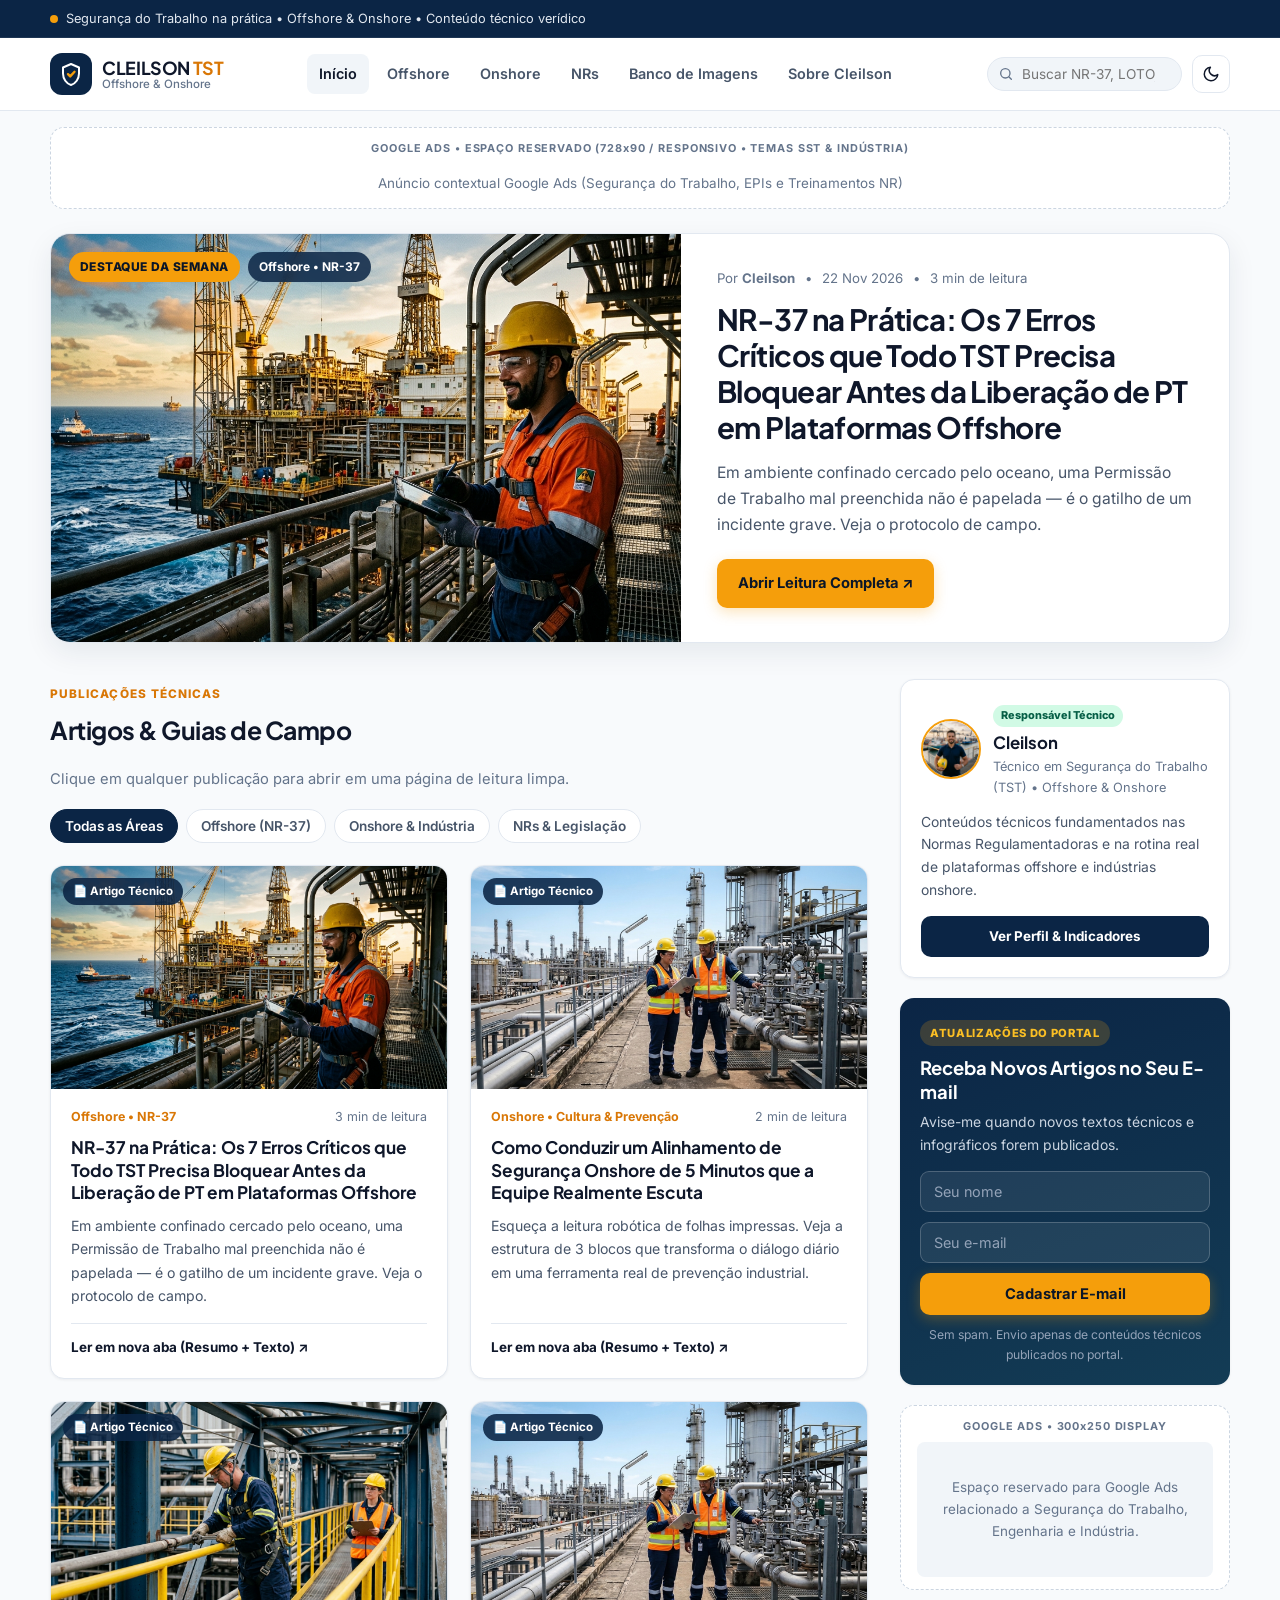
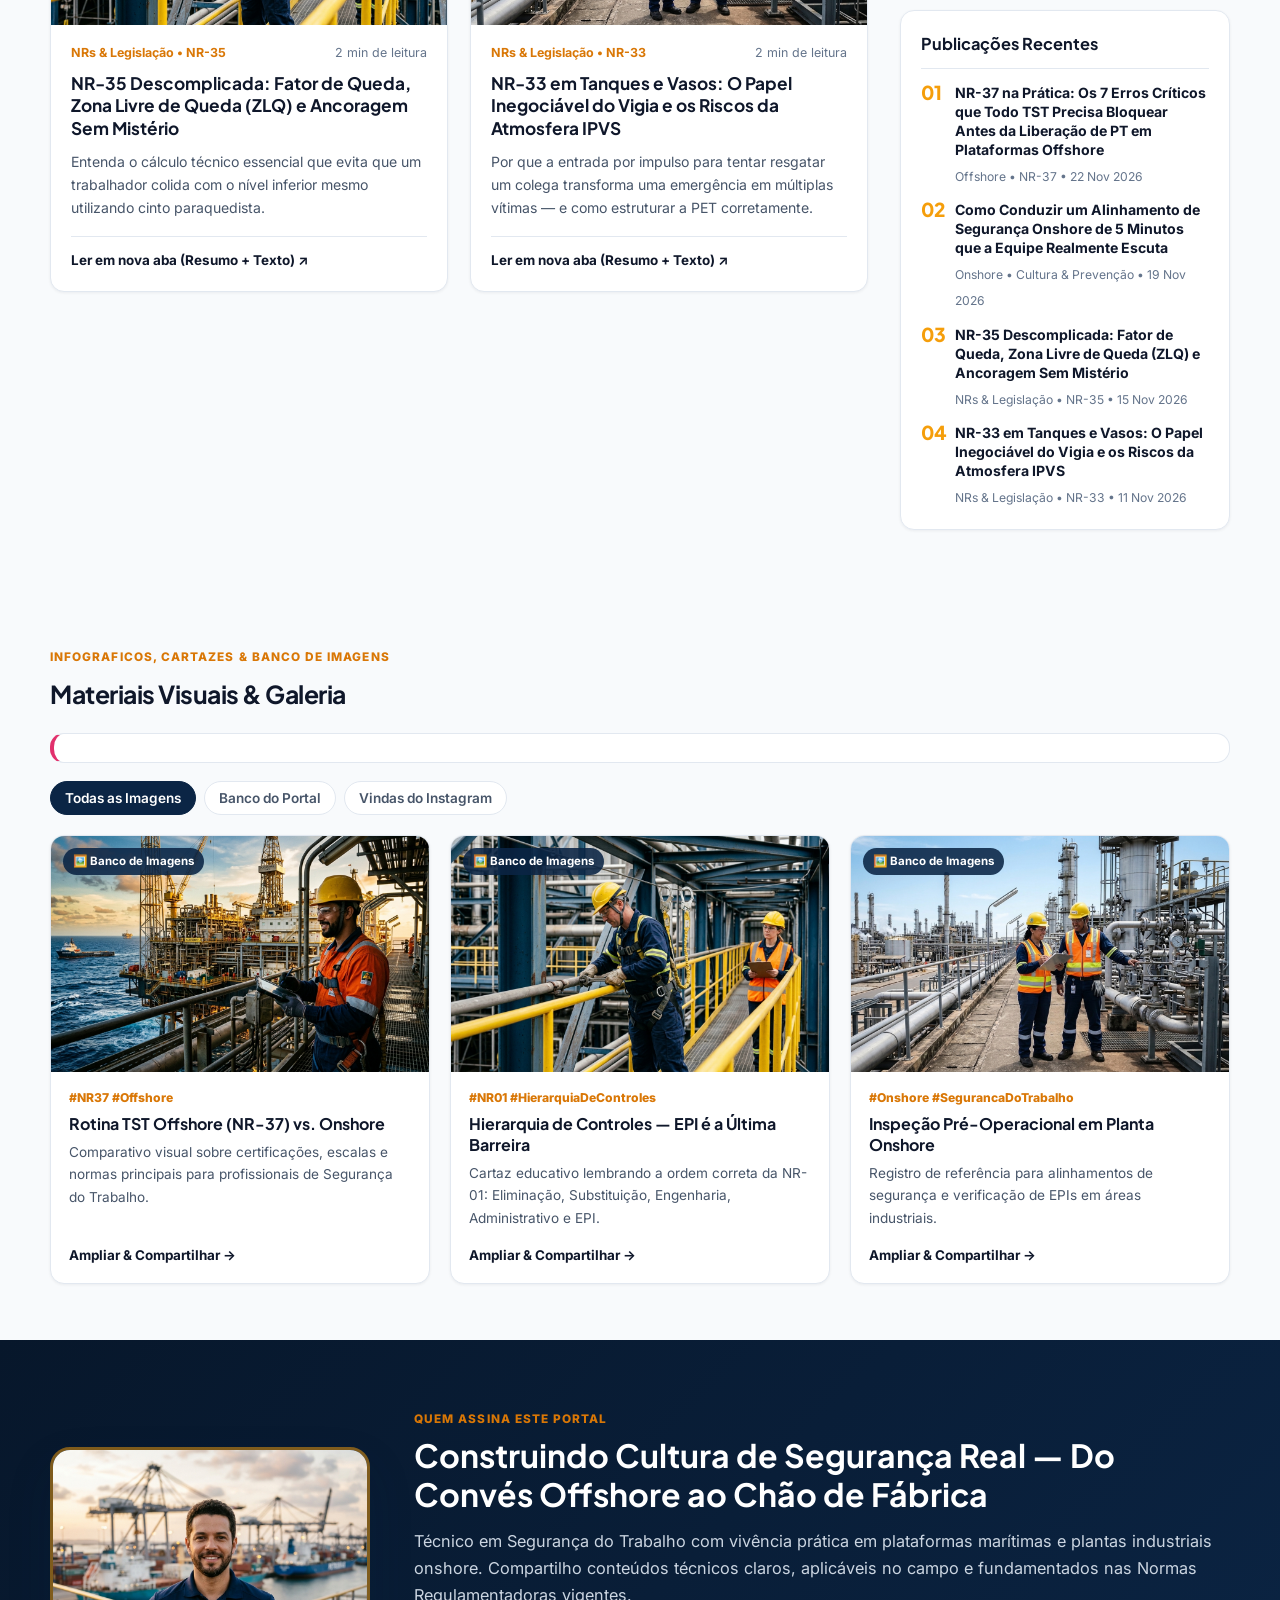
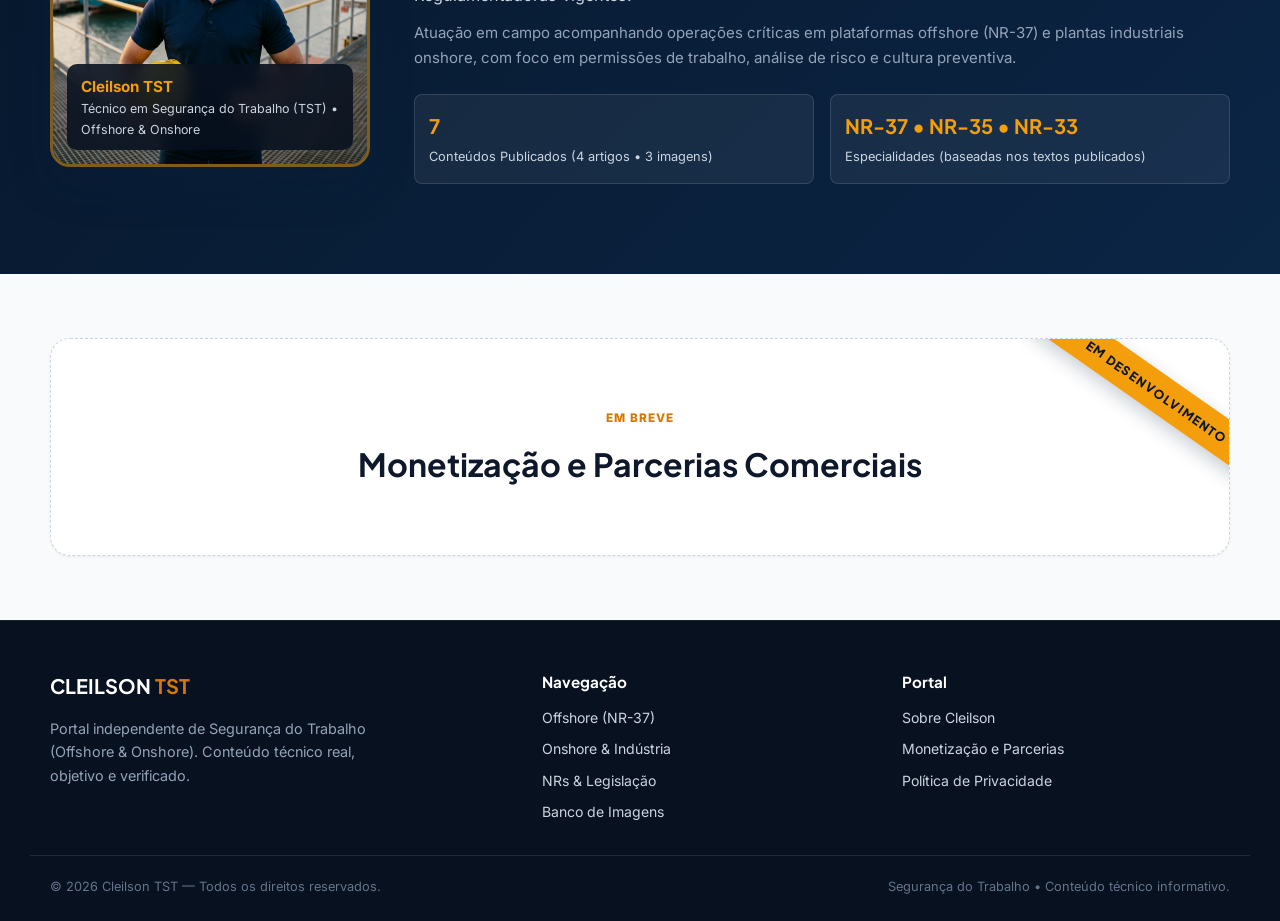
==== commit be64a382: "feat: slots Google Ads, acesso oculto por e-mail do proprietario, troca rapida de capa e edicao comp" ====
--- a/index.html
+++ b/index.html
@@ -22,6 +22,17 @@
 <body>
   <div id="reading-progress" class="reading-progress" aria-hidden="true"></div>
 
+  <!-- Barra Privada do Proprietário (Invisível ao público; aparece apenas após login por e-mail autorizado) -->
+  <div id="owner-session-bar" class="owner-session-bar" hidden>
+    <div class="container owner-session-inner">
+      <span>🔐 <strong>Modo Proprietário Ativo</strong> (<span id="owner-logged-email"></span>)</span>
+      <div class="owner-session-actions">
+        <button type="button" id="owner-open-studio-btn" class="btn btn-primary btn-sm">✍️ Abrir Área do Editor</button>
+        <button type="button" id="owner-logout-btn" class="top-link-btn" style="color:#ffffff">Sair</button>
+      </div>
+    </div>
+  </div>
+
   <!-- Barra Superior -->
   <div class="top-bar">
     <div class="container top-bar-inner">
@@ -29,15 +40,13 @@
         <span class="pulse-dot" aria-hidden="true"></span>
         <span>Segurança do Trabalho na prática • Offshore &amp; Onshore • Conteúdo técnico verídico</span>
       </div>
-      <div class="top-bar-actions">
-        <button type="button" id="open-editor-top" class="top-link-btn">✍️ Área do Editor</button>
-      </div>
     </div>
   </div>
 
   <!-- Header Principal -->
   <header class="site-header">
     <div class="container header-inner">
+      <!-- Gatilho oculto do proprietário: 5 cliques rápidos no logo abrem o login exclusivo por e-mail -->
       <a href="#inicio" id="brand-logo" class="brand" aria-label="Cleilson TST - Página Inicial">
         <span class="brand-icon" aria-hidden="true">
           <svg width="24" height="24" viewBox="0 0 24 24" fill="none">
@@ -79,8 +88,6 @@
           </svg>
         </button>
 
-        <button type="button" id="open-editor-header" class="btn btn-primary btn-sm hide-mobile">Publicar Texto</button>
-
         <button type="button" id="mobile-menu-btn" class="icon-btn mobile-only" aria-label="Abrir menu">
           <svg width="20" height="20" viewBox="0 0 24 24" fill="none">
             <path d="M4 6H20M4 12H20M4 18H20" stroke="currentColor" stroke-width="2" stroke-linecap="round"/>
@@ -90,17 +97,26 @@
     </div>
   </header>
 
+  <!-- ESPAÇO PRÉ-DEFINIDO GOOGLE ADS (TOPO — LEADERBOARD 728x90 / RESPONSIVO) -->
+  <div class="ad-leaderboard-wrapper">
+    <div class="container">
+      <aside class="ad-slot ad-google-clean" data-ad-slot="top-leaderboard" aria-label="Publicidade Google Ads">
+        <div class="ad-badge">GOOGLE ADS • ESPAÇO RESERVADO (728x90 / RESPONSIVO • TEMAS SST &amp; INDÚSTRIA)</div>
+        <!-- Cole aqui o bloco <ins class="adsbygoogle"> do Google AdSense -->
+        <div class="ad-placeholder-clean">Anúncio contextual Google Ads (Segurança do Trabalho, EPIs e Treinamentos NR)</div>
+      </aside>
+    </div>
+  </div>
+
   <main id="home-view">
-    <!-- Hero Editorial em Destaque (Abre em Página Independente Limpa) -->
+    <!-- Hero Editorial em Destaque -->
     <section id="inicio" class="hero-section">
       <div class="container">
-        <div id="hero-featured" class="hero-card">
-          <!-- Renderizado via app.js -->
-        </div>
+        <div id="hero-featured" class="hero-card"></div>
       </div>
     </section>
 
-    <!-- Feed de Publicações + Sidebar Limpa -->
+    <!-- Feed de Publicações + Sidebar -->
     <section id="feed" class="portal-layout-section">
       <div class="container portal-grid">
         <div class="portal-main">
@@ -120,33 +136,28 @@
           </div>
 
           <div id="feed-status" class="feed-status" hidden></div>
-
-          <div id="posts-grid" class="posts-grid">
-            <!-- Renderizado via app.js -->
-          </div>
-        </div>
-
-        <!-- Sidebar Limpa (100% Real, Sem Números Falsos) -->
+          <div id="posts-grid" class="posts-grid"></div>
+        </div>
+
+        <!-- Sidebar -->
         <aside class="portal-sidebar" aria-label="Barra lateral">
           <div class="sidebar-card author-mini-card">
             <div class="author-mini-header">
-              <img src="assets/images/author-cleilson.jpg" alt="Cleilson - Técnico em Segurança do Trabalho" class="author-avatar" />
+              <img id="sidebar-author-avatar" src="assets/images/author-cleilson.jpg" alt="Cleilson - Técnico em Segurança do Trabalho" class="author-avatar" />
               <div>
                 <span class="verified-badge">Responsável Técnico</span>
-                <h3>Cleilson</h3>
-                <p>TST • Offshore &amp; Onshore</p>
-              </div>
-            </div>
-            <p class="author-mini-bio">
-              Conteúdos técnicos fundamentados nas Normas Regulamentadoras e na rotina real de plataformas offshore e indústrias onshore.
-            </p>
+                <h3 id="sidebar-author-name">Cleilson</h3>
+                <p id="sidebar-author-role">TST • Offshore &amp; Onshore</p>
+              </div>
+            </div>
+            <p id="sidebar-author-bio" class="author-mini-bio"></p>
             <a href="#sobre" class="btn btn-dark btn-full btn-sm">Ver Perfil &amp; Indicadores</a>
           </div>
 
           <div id="newsletter-section" class="sidebar-card newsletter-card">
             <span class="pill-amber">ATUALIZAÇÕES DO PORTAL</span>
             <h3>Receba Novos Artigos no Seu E-mail</h3>
-            <p>Avise-me quando novos textos técnicos e infográficos forem publicados por Cleilson.</p>
+            <p>Avise-me quando novos textos técnicos e infográficos forem publicados.</p>
             <form id="sidebar-newsletter-form" class="newsletter-form">
               <input type="text" name="name" placeholder="Seu nome" required />
               <input type="email" name="email" placeholder="Seu e-mail" required />
@@ -155,85 +166,68 @@
             <small class="form-note">Sem spam. Envio apenas de conteúdos técnicos publicados no portal.</small>
           </div>
 
+          <!-- ESPAÇO PRÉ-DEFINIDO GOOGLE ADS (SIDEBAR — 300x250 DISPLAY) -->
+          <aside class="ad-slot ad-google-clean ad-rectangle" data-ad-slot="sidebar-display" aria-label="Publicidade lateral Google Ads">
+            <div class="ad-badge">GOOGLE ADS • 300x250 DISPLAY</div>
+            <!-- Cole aqui o bloco <ins class="adsbygoogle"> do Google AdSense -->
+            <div class="ad-placeholder-rect">Espaço reservado para Google Ads relacionado a Segurança do Trabalho, Engenharia e Indústria.</div>
+          </aside>
+
           <div class="sidebar-card trending-card">
             <h3 class="sidebar-title">Publicações Recentes</h3>
-            <ol id="recent-list" class="trending-list">
-              <!-- Renderizado via app.js -->
-            </ol>
+            <ol id="recent-list" class="trending-list"></ol>
           </div>
         </aside>
       </div>
     </section>
 
-    <!-- =========================================================
-         INFOGRAFICOS, BANCO DE IMAGENS & INTEGRAÇÃO INSTAGRAM
-         ========================================================= -->
+    <!-- Infográficos, Banco de Imagens & Instagram -->
     <section id="infograficos" class="infographics-section">
       <div class="container">
         <div class="section-header-bar">
           <div>
             <span class="eyebrow">INFOGRAFICOS, CARTAZES &amp; BANCO DE IMAGENS</span>
-            <h2>Materiais Visuais &amp; Integração com Instagram</h2>
-          </div>
-          <div class="visual-actions-row">
-            <button type="button" id="open-image-bank-btn" class="btn btn-primary btn-sm">+ Adicionar Imagem</button>
-            <button type="button" id="open-instagram-cfg-btn" class="btn btn-dark btn-sm">Conectar Instagram (@ / #)</button>
-          </div>
-        </div>
-
-        <!-- Barra de Status da Integração Instagram -->
-        <div id="instagram-status-bar" class="instagram-status-bar">
-          <!-- Renderizado via app.js -->
-        </div>
-
-        <!-- Filtros do Banco de Imagens -->
+            <h2>Materiais Visuais &amp; Galeria</h2>
+          </div>
+        </div>
+
+        <div id="instagram-status-bar" class="instagram-status-bar" hidden></div>
+
         <div class="category-tabs" style="margin-bottom:20px">
           <button type="button" class="img-tab active" data-img-filter="all">Todas as Imagens</button>
           <button type="button" class="img-tab" data-img-filter="portal">Banco do Portal</button>
           <button type="button" class="img-tab" data-img-filter="instagram">Vindas do Instagram</button>
         </div>
 
-        <div id="image-bank-grid" class="image-bank-grid">
-          <!-- Renderizado via app.js -->
-        </div>
+        <div id="image-bank-grid" class="image-bank-grid"></div>
       </div>
     </section>
 
-    <!-- =========================================================
-         QUEM ASSINA ESTE PORTAL — INDICADORES 100% REAIS E DINÂMICOS
-         ========================================================= -->
+    <!-- Quem Assina Este Portal (Dinâmico e Editável) -->
     <section id="sobre" class="about-author-section">
       <div class="container about-grid">
         <div class="about-photo-col">
           <div class="about-photo-frame">
-            <img src="assets/images/author-cleilson.jpg" alt="Cleilson — Responsável pelo Portal Cleilson TST" />
+            <img id="about-author-avatar" src="assets/images/author-cleilson.jpg" alt="Cleilson — Responsável pelo Portal" />
             <div class="about-badge-float">
-              <strong>Cleilson TST</strong>
-              <span>Segurança do Trabalho • Offshore &amp; Onshore</span>
+              <strong id="about-author-badge-name">Cleilson TST</strong>
+              <span id="about-author-badge-role">Segurança do Trabalho • Offshore &amp; Onshore</span>
             </div>
           </div>
         </div>
         <div class="about-content-col">
           <span class="eyebrow">QUEM ASSINA ESTE PORTAL</span>
-          <h2>Construindo Cultura de Segurança Real — Do Convés Offshore ao Chão de Fábrica</h2>
+          <h2 id="about-headline"></h2>
           <p id="about-bio-text" class="about-lead"></p>
-
-          <!-- Indicadores Reais (Contagem Contínua + Especialidades Adaptativas + Leitores só após >= 500) -->
-          <div id="about-stats" class="about-stats-grid">
-            <!-- Renderizado dinamicamente via computeRealMetrics() -->
-          </div>
-
-          <div class="about-cta-row">
-            <button type="button" id="open-editor-about" class="btn btn-primary">✍️ Publicar Novo Conteúdo</button>
-            <button type="button" id="open-analytics-about" class="btn btn-outline-light">Conectar Google Analytics</button>
-          </div>
+          <p id="about-history-text" class="about-history"></p>
+
+          <!-- Indicadores 100% Reais e Dinâmicos -->
+          <div id="about-stats" class="about-stats-grid"></div>
         </div>
       </div>
     </section>
 
-    <!-- =========================================================
-         MONETIZAÇÃO E PARCERIAS COMERCIAIS — EM DESENVOLVIMENTO
-         ========================================================= -->
+    <!-- Monetização e Parcerias Comerciais — Em Desenvolvimento -->
     <section id="anuncie" class="monetize-section">
       <div class="container">
         <div class="dev-banner-card">
@@ -249,7 +243,7 @@
   <footer class="site-footer">
     <div class="container footer-grid">
       <div class="footer-brand">
-        <strong>CLEILSON <span class="brand-accent">TST</span></strong>
+        <strong id="footer-secret-brand" style="cursor:default; user-select:none;">CLEILSON <span class="brand-accent">TST</span></strong>
         <p>Portal independente de Segurança do Trabalho (Offshore &amp; Onshore). Conteúdo técnico real, objetivo e verificado.</p>
       </div>
       <div>
@@ -267,7 +261,6 @@
           <li><a href="#sobre">Sobre Cleilson</a></li>
           <li><a href="#anuncie">Monetização e Parcerias</a></li>
           <li><button type="button" id="open-privacy-btn" class="footer-link-btn">Política de Privacidade</button></li>
-          <li><button type="button" id="open-editor-footer" class="footer-link-btn">Área do Editor</button></li>
         </ul>
       </div>
     </div>
@@ -278,38 +271,65 @@
   </footer>
 
   <!-- =========================================================
-       MODAL: ÁREA DO EDITOR INTUITIVA (PARA PESSOA LEIGA)
+       MODAL OCULTO: ACESSO RESTRITO AO PROPRIETÁRIO (POR E-MAIL)
+       ========================================================= -->
+  <div id="owner-login-modal" class="modal-backdrop" hidden role="dialog" aria-modal="true" aria-labelledby="owner-login-title">
+    <div class="modal-dialog" style="max-width:440px">
+      <div class="modal-header">
+        <div>
+          <span class="eyebrow">ACESSO RESTRITO</span>
+          <h3 id="owner-login-title">Área Exclusiva do Proprietário</h3>
+        </div>
+        <button type="button" class="modal-close" data-close-modal="owner-login-modal" aria-label="Fechar">✕</button>
+      </div>
+      <form id="owner-login-form" class="editor-form">
+        <p class="studio-hint" style="margin:0">
+          Informe o <strong>e-mail autorizado do proprietário</strong> e a chave de acesso para gerenciar publicações, imagens e perfil.
+        </p>
+        <div class="form-group">
+          <label for="login-owner-email">E-mail do Proprietário</label>
+          <input type="email" id="login-owner-email" name="email" placeholder="seu-email@dominio.com.br" required autocomplete="username" />
+        </div>
+        <div class="form-group">
+          <label for="login-owner-pass">Chave de Acesso</label>
+          <input type="password" id="login-owner-pass" name="passcode" placeholder="Digite sua senha de acesso" required autocomplete="current-password" />
+        </div>
+        <div id="owner-login-error" class="login-error-msg" hidden>E-mail ou chave de acesso inválidos.</div>
+        <button type="submit" class="btn btn-primary btn-full">Entrar na Área do Editor</button>
+      </form>
+    </div>
+  </div>
+
+  <!-- Input oculto para troca rápida de capa de qualquer publicação -->
+  <input type="file" id="quick-cover-file" accept="image/*" hidden />
+
+  <!-- =========================================================
+       MODAL: ÁREA DO EDITOR INTUITIVA (SOMENTE PROPRIETÁRIO)
        ========================================================= -->
   <div id="editor-modal" class="modal-backdrop" hidden role="dialog" aria-modal="true" aria-labelledby="editor-modal-title">
     <div class="modal-dialog modal-xl">
       <div class="modal-header">
         <div>
-          <span class="eyebrow">PAINEL FÁCIL DO CLEILSON</span>
-          <h3 id="editor-modal-title">Área do Editor — Publicar e Gerenciar Conteúdo</h3>
+          <span class="eyebrow">PAINEL PRIVADO DO PROPRIETÁRIO</span>
+          <h3 id="editor-modal-title">Área do Editor — Publicações, Imagens &amp; Perfil</h3>
         </div>
         <button type="button" class="modal-close" data-close-modal="editor-modal" aria-label="Fechar">✕</button>
       </div>
 
       <div class="studio-tabs" role="tablist">
-        <button type="button" class="studio-tab active" data-studio-tab="write">
-          ✍️ Escrever Artigo
-        </button>
-        <button type="button" class="studio-tab" data-studio-tab="images">
-          🖼️ Banco de Imagens
-        </button>
-        <button type="button" class="studio-tab" data-studio-tab="integrations">
-          📲 Instagram &amp; Google
-        </button>
-      </div>
-
-      <!-- ABA 1: ESCREVER OU EDITAR ARTIGO (SIMPLES E VISUAL) -->
+        <button type="button" class="studio-tab active" data-studio-tab="write">✍️ Artigos &amp; Capas</button>
+        <button type="button" class="studio-tab" data-studio-tab="images">🖼️ Banco de Imagens</button>
+        <button type="button" class="studio-tab" data-studio-tab="profile">👤 Perfil do Cleilson &amp; Config.</button>
+        <button type="button" class="studio-tab" data-studio-tab="integrations">📲 Instagram &amp; Google</button>
+      </div>
+
+      <!-- ABA 1: ESCREVER, EDITAR E TROCAR CAPAS -->
       <div id="studio-panel-write" class="studio-panel">
         <form id="editor-form" class="editor-form">
           <input type="hidden" id="ed-id" name="id" value="" />
 
-          <!-- Passo 1: Foto de Capa Visual + Upload -->
-          <div class="easy-step-box">
-            <label class="easy-step-title">1. Escolha a foto de capa (clique numa imagem ou envie do seu celular/PC)</label>
+          <div class="easy-step-box">
+            <label class="easy-step-title">1. Foto de Capa da Publicação (escolha ou envie do seu aparelho)</label>
             <div class="cover-picker-row">
               <div id="cover-thumbnails" class="cover-thumbnails"></div>
               <label class="upload-tile" for="ed-cover-upload">
@@ -325,9 +345,8 @@
             </div>
           </div>
 
-          <!-- Passo 2: Título e Categoria -->
-          <div class="easy-step-box">
-            <label class="easy-step-title">2. Título e Área do Texto</label>
+          <div class="easy-step-box">
+            <label class="easy-step-title">2. Título e Área</label>
             <div class="form-row-2">
               <div class="form-group">
                 <label for="ed-title">Título da Publicação</label>
@@ -343,34 +362,32 @@
               </div>
             </div>
             <div class="form-group" style="margin-top:10px">
-              <label for="ed-subtitle">Chamada curta (1 frase explicando o assunto)</label>
+              <label for="ed-subtitle">Chamada curta (1 frase)</label>
               <input type="text" id="ed-subtitle" name="subtitle" placeholder="Ex: O que conferir antes de liberar a equipe para o serviço..." required />
             </div>
           </div>
 
-          <!-- Passo 3: Resumo em 30 segundos -->
-          <div class="easy-step-box">
-            <label class="easy-step-title">3. Resumo Rápido (aparece destacado no topo do artigo)</label>
+          <div class="easy-step-box">
+            <label class="easy-step-title">3. Resumo Rápido (topo do artigo)</label>
             <div class="form-group">
-              <label for="ed-summary">Escreva os pontos principais (um por linha)</label>
+              <label for="ed-summary">Pontos principais (um por linha)</label>
               <textarea id="ed-summary" name="summary" rows="3" placeholder="Primeiro ponto importante...&#10;Segundo ponto importante...&#10;Terceiro ponto importante..." required></textarea>
             </div>
             <div class="form-group" style="margin-top:10px">
               <label for="ed-tip">Dica Prática do Cleilson (opcional)</label>
-              <input type="text" id="ed-tip" name="practicalTip" placeholder="Uma orientação direta para aplicar no campo..." />
-            </div>
-          </div>
-
-          <!-- Passo 4: Texto Completo com Barra de Formatação Fácil -->
-          <div class="easy-step-box">
-            <label class="easy-step-title">4. Escreva o Texto Completo</label>
-            <div class="easy-toolbar" aria-label="Ferramentas de formatação fáceis">
-              <button type="button" class="tool-chip" data-insert="subtitle">+ Adicionar Subtítulo</button>
+              <input type="text" id="ed-tip" name="practicalTip" placeholder="Orientação direta para aplicar no campo..." />
+            </div>
+          </div>
+
+          <div class="easy-step-box">
+            <label class="easy-step-title">4. Texto Completo</label>
+            <div class="easy-toolbar">
+              <button type="button" class="tool-chip" data-insert="subtitle">+ Subtítulo</button>
               <button type="button" class="tool-chip" data-insert="bold">Negrito</button>
               <button type="button" class="tool-chip" data-insert="callout">+ Caixa de Destaque</button>
               <button type="button" class="tool-chip" data-insert="checklist">+ Lista de Verificação</button>
             </div>
-            <textarea id="ed-body" name="body" rows="7" placeholder="Escreva seu texto normalmente aqui. Para criar um novo parágrafo, dê duas vezes Enter." required></textarea>
+            <textarea id="ed-body" name="body" rows="6" placeholder="Escreva seu texto normalmente aqui. Dê dois Enter para separar parágrafos." required></textarea>
           </div>
 
           <div class="editor-actions">
@@ -379,22 +396,21 @@
           </div>
         </form>
 
-        <!-- Lista Simples para Editar ou Excluir Textos Já Publicados -->
         <div class="manage-posts-box">
-          <h4>Publicações no Site (clique para editar ou remover)</h4>
+          <h4>Publicações Anteriores (edite o texto, substitua a capa ou remova)</h4>
           <div id="manage-posts-list" class="manage-posts-list"></div>
         </div>
       </div>
 
-      <!-- ABA 2: BANCO DE IMAGENS & CARTAZES -->
+      <!-- ABA 2: BANCO DE IMAGENS -->
       <div id="studio-panel-images" class="studio-panel" hidden>
         <form id="image-bank-form" class="editor-form">
           <div class="easy-step-box">
-            <label class="easy-step-title">Enviar Nova Imagem ou Infográfico para o Banco de Imagens</label>
+            <label class="easy-step-title">Adicionar Nova Imagem ou Cartaz ao Banco de Imagens</label>
             <label class="dropzone-box" for="bank-file-input" id="bank-dropzone">
               <span style="font-size:1.5rem">🖼️</span>
               <strong>Clique aqui ou arraste uma imagem do computador/celular</strong>
-              <small>A imagem fica salva no Banco de Imagens e disponível para compartilhar no WhatsApp/Instagram ou usar em artigos.</small>
+              <small>A imagem fica salva no Banco de Imagens e disponível para capas e compartilhamento.</small>
               <input type="file" id="bank-file-input" accept="image/*" hidden />
             </label>
             <div id="bank-file-preview" class="bank-file-preview" hidden>
@@ -402,17 +418,17 @@
             </div>
             <div class="form-row-2" style="margin-top:12px">
               <div class="form-group">
-                <label for="bank-title">Título da Imagem / Cartaz</label>
+                <label for="bank-title">Título da Imagem</label>
                 <input type="text" id="bank-title" name="title" placeholder="Ex: Cartaz de Uso de EPI no Convés" required />
               </div>
               <div class="form-group">
-                <label for="bank-hashtag">Hashtag / Tag</label>
-                <input type="text" id="bank-hashtag" name="hashtag" placeholder="Ex: #NR37 #Offshore" value="#SegurancaDoTrabalho" />
-              </div>
-            </div>
-            <div class="form-group" style="margin-top:10px">
-              <label for="bank-caption">Legenda curta</label>
-              <input type="text" id="bank-caption" name="caption" placeholder="Breve explicação da imagem para o público..." required />
+                <label for="bank-hashtag">Hashtag</label>
+                <input type="text" id="bank-hashtag" name="hashtag" value="#SegurancaDoTrabalho" />
+              </div>
+            </div>
+            <div class="form-group" style="margin-top:10px">
+              <label for="bank-caption">Legenda</label>
+              <input type="text" id="bank-caption" name="caption" placeholder="Breve descrição..." required />
             </div>
             <div class="editor-actions" style="margin-top:12px">
               <button type="submit" class="btn btn-primary">+ Salvar no Banco de Imagens</button>
@@ -421,19 +437,88 @@
         </form>
 
         <div class="manage-posts-box">
-          <h4>Imagens Salvas no Banco</h4>
+          <h4>Imagens Salvas</h4>
           <div id="manage-images-list" class="manage-posts-list"></div>
         </div>
       </div>
 
-      <!-- ABA 3: CONECTAR INSTAGRAM & GOOGLE ANALYTICS -->
+      <!-- ABA 3: PERFIL DO CLEILSON & SEGURANÇA DO PROPRIETÁRIO -->
+      <div id="studio-panel-profile" class="studio-panel" hidden>
+        <form id="profile-config-form" class="editor-form">
+          <div class="easy-step-box">
+            <label class="easy-step-title">👤 Dados, Foto e Histórico do Cleilson ("Sobre o Cleilson")</label>
+            <div class="profile-avatar-editor">
+              <img id="prof-avatar-preview" src="assets/images/author-cleilson.jpg" alt="Foto de perfil" />
+              <div>
+                <label class="btn btn-outline-dark btn-sm" for="prof-avatar-upload" style="cursor:pointer">
+                  📷 Trocar Foto de Perfil
+                  <input type="file" id="prof-avatar-upload" accept="image/*" hidden />
+                </label>
+                <small style="display:block; margin-top:6px; color:var(--text-muted)">Atualiza a foto na capa, na lateral e nos artigos.</small>
+              </div>
+            </div>
+            <input type="hidden" id="prof-avatar-value" name="avatar" />
+
+            <div class="form-row-2" style="margin-top:14px">
+              <div class="form-group">
+                <label for="prof-name">Nome de Assinatura</label>
+                <input type="text" id="prof-name" name="name" required />
+              </div>
+              <div class="form-group">
+                <label for="prof-role">Cargo / Especialidade</label>
+                <input type="text" id="prof-role" name="role" required />
+              </div>
+            </div>
+            <div class="form-group" style="margin-top:10px">
+              <label for="prof-headline">Título da Seção "Sobre o Cleilson"</label>
+              <input type="text" id="prof-headline" name="aboutHeadline" required />
+            </div>
+            <div class="form-group" style="margin-top:10px">
+              <label for="prof-bio">Descrição Principal</label>
+              <textarea id="prof-bio" name="bio" rows="3" required></textarea>
+            </div>
+            <div class="form-group" style="margin-top:10px">
+              <label for="prof-history">Histórico Profissional / Experiência em Campo</label>
+              <textarea id="prof-history" name="history" rows="3"></textarea>
+            </div>
+            <div class="form-group" style="margin-top:10px">
+              <label for="prof-short-bio">Resumo Curto (cartão da barra lateral)</label>
+              <input type="text" id="prof-short-bio" name="shortBio" required />
+            </div>
+            <div class="editor-actions" style="margin-top:12px">
+              <button type="submit" class="btn btn-primary btn-sm">✓ Salvar Perfil do Cleilson</button>
+            </div>
+          </div>
+        </form>
+
+        <form id="owner-security-form" class="editor-form" style="margin-top:14px">
+          <div class="easy-step-box">
+            <label class="easy-step-title">🔐 E-mail Autorizado e Chave de Acesso do Proprietário</label>
+            <p class="studio-hint" style="margin-top:4px">
+              Somente este e-mail consegue desbloquear a Área do Editor (dando 5 cliques no logo <strong>CLEILSON TST</strong> ou usando <code>Ctrl + Shift + E</code>).
+            </p>
+            <div class="form-row-2">
+              <div class="form-group">
+                <label for="sec-email">E-mail Exclusivo do Proprietário</label>
+                <input type="email" id="sec-email" name="ownerEmail" required />
+              </div>
+              <div class="form-group">
+                <label for="sec-pass">Nova Chave de Acesso (deixe vazio p/ manter a atual)</label>
+                <input type="password" id="sec-pass" name="newPasscode" placeholder="Nova senha..." />
+              </div>
+            </div>
+            <div class="editor-actions" style="margin-top:12px">
+              <button type="submit" class="btn btn-dark btn-sm">Atualizar E-mail / Senha</button>
+            </div>
+          </div>
+        </form>
+      </div>
+
+      <!-- ABA 4: INSTAGRAM, GOOGLE ANALYTICS & GOOGLE ADSENSE -->
       <div id="studio-panel-integrations" class="studio-panel" hidden>
         <form id="instagram-config-form" class="editor-form">
           <div class="easy-step-box">
-            <label class="easy-step-title">📲 Integração com Instagram (puxar imagens por @ e #hashtag)</label>
-            <p class="studio-hint" style="margin-top:4px">
-              Informe o <strong>@</strong> da conta principal do Instagram e a <strong>#hashtag</strong> que identifica as imagens que devem aparecer automaticamente no site. Para sincronização automática sem servidor, cole o link de feed JSON gratuito (ex: <em>Behold.so</em> conectado à conta).
-            </p>
+            <label class="easy-step-title">📲 Integração com Instagram (@ e #hashtag)</label>
             <div class="form-row-2">
               <div class="form-group">
                 <label for="ig-handle">@ Conta do Instagram</label>
@@ -446,7 +531,7 @@
             </div>
             <div class="form-group" style="margin-top:10px">
               <label for="ig-feed-url">Link do Feed JSON do Instagram (opcional — Behold.so / Graph API)</label>
-              <input type="url" id="ig-feed-url" name="feedUrl" placeholder="https://feeds.behold.so/SEU-ID-AQUI" />
+              <input type="url" id="ig-feed-url" name="feedUrl" placeholder="https://feeds.behold.so/SEU-ID" />
             </div>
             <div class="editor-actions" style="margin-top:12px">
               <button type="button" id="sync-instagram-btn" class="btn btn-outline-dark btn-sm">Sincronizar Instagram Agora</button>
@@ -457,22 +542,26 @@
 
         <form id="analytics-config-form" class="editor-form" style="margin-top:14px">
           <div class="easy-step-box">
-            <label class="easy-step-title">📊 Indicadores Reais (Google Analytics / Leitores Mensais)</label>
+            <label class="easy-step-title">📊 Google Analytics &amp; Google Ads (AdSense)</label>
             <p class="studio-hint" style="margin-top:4px">
-              O indicador de <strong>Leitores Mensais</strong> só aparece no site quando atingir <strong>pelo menos 500 leitores reais</strong>. Abaixo de 500, ele permanece oculto para manter credibilidade total.
+              Leitores Mensais só aparecem no site ao atingir <strong>500+ leitores reais</strong>.
             </p>
             <div class="form-row-2">
               <div class="form-group">
-                <label for="ga-id">ID do Google Analytics (GA4 — opcional)</label>
+                <label for="ga-id">ID Google Analytics (GA4)</label>
                 <input type="text" id="ga-id" name="gaMeasurementId" placeholder="G-XXXXXXXXXX" />
               </div>
               <div class="form-group">
-                <label for="real-readers">Leitores Mensais Verificados (Google Analytics)</label>
+                <label for="real-readers">Leitores Mensais Verificados</label>
                 <input type="number" id="real-readers" name="monthlyReaders" min="0" placeholder="0" />
               </div>
             </div>
+            <div class="form-group" style="margin-top:10px">
+              <label for="ads-pub-id">ID do Publicador Google AdSense (opcional)</label>
+              <input type="text" id="ads-pub-id" name="publisherId" placeholder="ca-pub-0000000000000000" />
+            </div>
             <div class="editor-actions" style="margin-top:12px">
-              <button type="submit" class="btn btn-primary btn-sm">Salvar Indicadores</button>
+              <button type="submit" class="btn btn-primary btn-sm">Salvar Google &amp; Ads</button>
             </div>
           </div>
         </form>
@@ -480,7 +569,7 @@
     </div>
   </div>
 
-  <!-- MODAL: LIGHTBOX DE IMAGEM (VISUALIZAR & COMPARTILHAR WHATSAPP/INSTAGRAM) -->
+  <!-- MODAL: LIGHTBOX DE IMAGEM -->
   <div id="image-lightbox-modal" class="modal-backdrop" hidden role="dialog" aria-modal="true" aria-labelledby="lightbox-title">
     <div class="modal-dialog modal-lg">
       <div class="modal-header">
@@ -506,11 +595,12 @@
   <div id="privacy-modal" class="modal-backdrop" hidden role="dialog" aria-modal="true" aria-labelledby="privacy-modal-title">
     <div class="modal-dialog">
       <div class="modal-header">
-        <h3 id="privacy-modal-title">Política de Privacidade</h3>
+        <h3 id="privacy-modal-title">Política de Privacidade &amp; Cookies</h3>
         <button type="button" class="modal-close" data-close-modal="privacy-modal" aria-label="Fechar">✕</button>
       </div>
       <div class="modal-body-text">
         <p>O portal <strong>Cleilson TST</strong> respeita a sua privacidade em conformidade com a LGPD (Lei nº 13.709/2018).</p>
+        <p><strong>Publicidade (Google Ads / AdSense):</strong> Este site reserva espaços para anúncios contextuais do Google Ads relacionados a Segurança do Trabalho, Engenharia e Indústria, que podem utilizar cookies conforme as políticas do Google.</p>
         <p><strong>Cadastro de E-mail:</strong> Os e-mails cadastrados para aviso de novas publicações nunca são compartilhados ou vendidos a terceiros.</p>
         <p><strong>Responsabilidade Técnica:</strong> Os artigos e materiais visuais têm caráter informativo e educacional. Consulte sempre as Normas Regulamentadoras vigentes e o SESMT da sua unidade antes de executar atividades críticas.</p>
       </div>
--- a/styles/main.css
+++ b/styles/main.css
@@ -2904,3 +2904,80 @@
     padding: 22px 18px;
   }
 }
+
+/* ==========================================================================
+   MODO PROPRIETÁRIO, GOOGLE ADS LIMPO & PERFIL EDITÁVEL
+   ========================================================================== */
+.owner-session-bar {
+  background: #064e3b;
+  color: #ecfdf5;
+  font-size: 0.84rem;
+  border-bottom: 1px solid rgba(255, 255, 255, 0.14);
+}
+
+.owner-session-inner {
+  display: flex;
+  align-items: center;
+  justify-content: space-between;
+  gap: 12px;
+  padding: 8px 20px;
+  flex-wrap: wrap;
+}
+
+.owner-session-actions {
+  display: flex;
+  align-items: center;
+  gap: 14px;
+}
+
+.ad-google-clean {
+  background: var(--surface);
+  border: 1px dashed var(--border-strong);
+  text-align: center;
+  padding: 12px 16px;
+}
+
+.ad-placeholder-clean {
+  font-size: 0.84rem;
+  color: var(--text-muted);
+  padding: 8px 4px 2px;
+}
+
+.ad-placeholder-rect {
+  font-size: 0.84rem;
+  color: var(--text-muted);
+  padding: 34px 12px;
+  background: var(--surface-alt);
+  border-radius: var(--radius-sm);
+}
+
+.profile-avatar-editor {
+  display: flex;
+  align-items: center;
+  gap: 16px;
+  flex-wrap: wrap;
+}
+
+.profile-avatar-editor img {
+  width: 76px;
+  height: 76px;
+  border-radius: 50%;
+  object-fit: cover;
+  border: 2.5px solid var(--amber);
+}
+
+.about-history {
+  font-size: 0.94rem;
+  color: #94a3b8;
+  margin: -12px 0 24px;
+  line-height: 1.65;
+}
+
+.login-error-msg {
+  background: #fee2e2;
+  color: #991b1b;
+  padding: 9px 12px;
+  border-radius: 8px;
+  font-size: 0.84rem;
+  font-weight: 600;
+}
